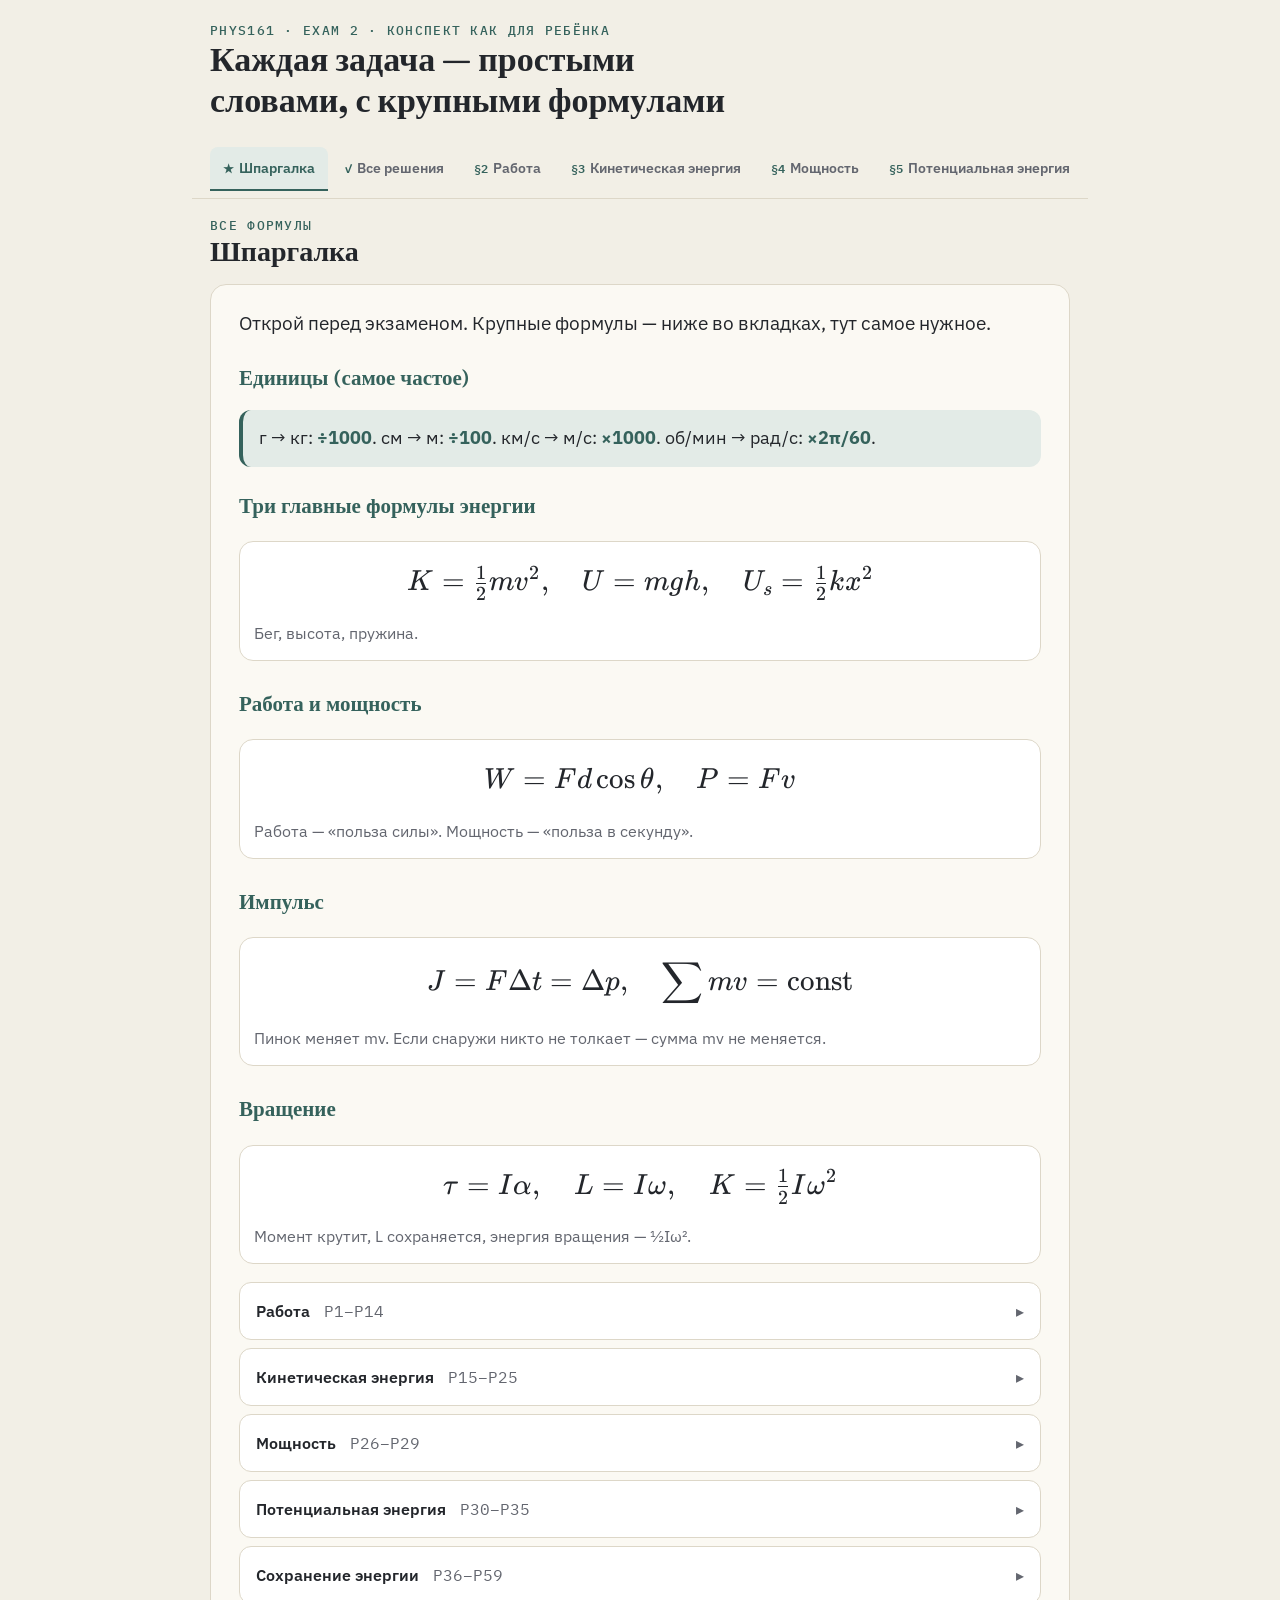
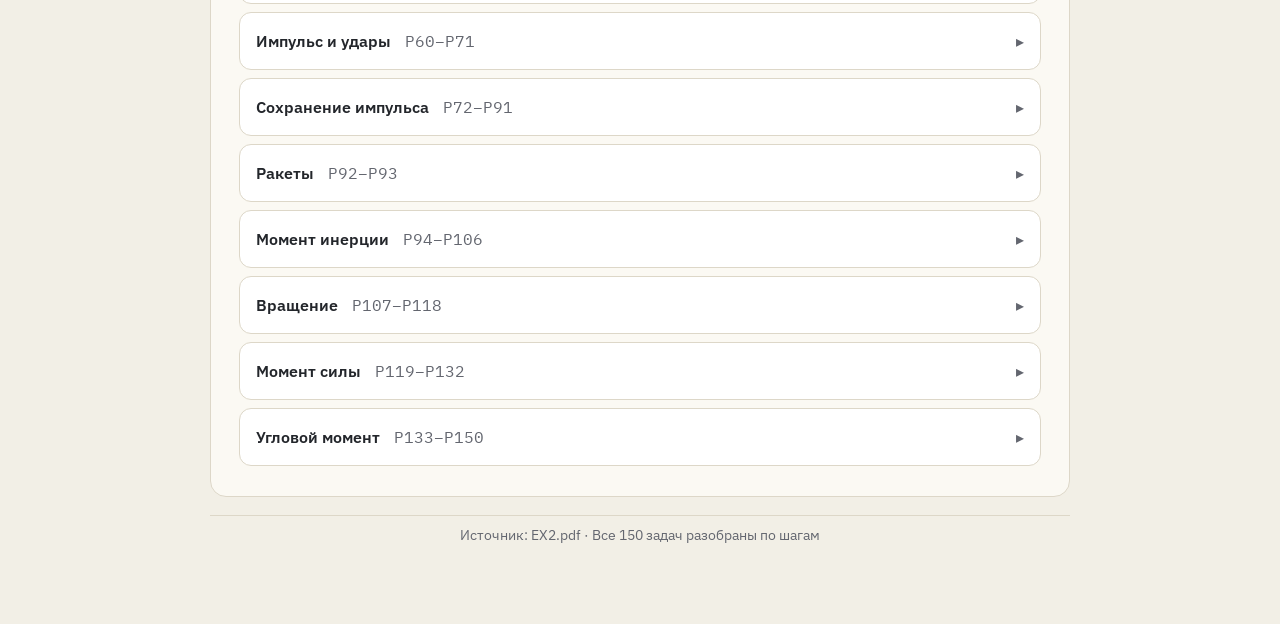
==== index.html @ 9bd63cb0 "Add index.html for root deploy" ====
<!DOCTYPE html>
<html lang="ru">
<head>
<meta charset="utf-8"/>
<meta name="viewport" content="width=device-width, initial-scale=1"/>
<title>PHYS161 · Exam 2 · как для ребёнка</title>
<link rel="preconnect" href="https://fonts.googleapis.com"/>
<link rel="preconnect" href="https://fonts.gstatic.com" crossorigin/>
<link href="https://fonts.googleapis.com/css2?family=Fraunces:opsz,wght@9..144,600;9..144,700&family=IBM+Plex+Mono:wght@400;500;600&family=IBM+Plex+Sans:wght@400;500;600;700&display=swap" rel="stylesheet"/>
<link rel="stylesheet" href="vendor/katex/katex.min.css"/>
<script defer src="vendor/katex/katex.min.js"></script>
<script defer src="vendor/katex/auto-render.min.js"></script>
<style>

:root{
  --bg:#f2efe6; --surface:#ffffff; --ink:#23262b; --ink-muted:#63666f;
  --accent:#35625c; --accent-soft:#e3ebe7; --accent-2:#a9781f; --accent-2-soft:#f2e9d3;
  --rule:#ddd7c8; --story-bg:#fbf9f3; --warn:#a1432b; --warn-soft:#f6e6de;
}
@media (prefers-color-scheme: dark){
  :root:not([data-theme="light"]){
    --bg:#1b1d1f; --surface:#242729; --ink:#e8e6df; --ink-muted:#9a9d9f;
    --accent:#7bb0a5; --accent-soft:#26332f; --accent-2:#dcae54; --accent-2-soft:#33291a; --rule:#37393c; --story-bg:#20232a;
    --warn:#e08a6c; --warn-soft:#3a271f;
  }
}
:root[data-theme="dark"]{
  --bg:#1b1d1f; --surface:#242729; --ink:#e8e6df; --ink-muted:#9a9d9f;
  --accent:#7bb0a5; --accent-soft:#26332f; --accent-2:#dcae54; --accent-2-soft:#33291a; --rule:#37393c; --story-bg:#20232a;
  --warn:#e08a6c; --warn-soft:#3a271f;
}
*{box-sizing:border-box; -webkit-tap-highlight-color:transparent;}
html,body{margin:0; background:var(--bg); color-scheme:light dark;}
body{color:var(--ink); font-family:"IBM Plex Sans", system-ui, sans-serif; padding:0 18px; font-size:19px;}
.wrap{max-width:860px; margin:0 auto; padding-block:22px 80px; display:flex; flex-direction:column; gap:18px; width:100%;}
h1{font-family:"Fraunces", Georgia, serif; text-wrap:balance; margin:0; font-size:clamp(26px,5.5vw,34px); font-weight:700; line-height:1.2;}
h2{font-family:"Fraunces", Georgia, serif; margin:0; font-size:clamp(22px,5vw,28px); font-weight:600;}
h3{font-family:"Fraunces", Georgia, serif; margin:0; font-size:clamp(18px,4.2vw,21px); font-weight:600; color:var(--accent);}
.mono{font-family:"IBM Plex Mono", monospace;}
.eyebrow{font-family:"IBM Plex Mono",monospace; font-size:13px; letter-spacing:.1em; text-transform:uppercase; color:var(--accent); font-weight:500;}
.tabs{
  display:flex; gap:4px; overflow-x:auto; -webkit-overflow-scrolling:touch;
  position:sticky; top:0; background:var(--bg); padding:8px 0; z-index:5;
  border-bottom:1px solid var(--rule); margin:0 -18px; padding-inline:18px;
}
.tab-btn{
  font-family:"IBM Plex Sans",sans-serif; font-size:14px; font-weight:600; white-space:nowrap; flex:0 0 auto;
  padding:11px 13px; border:none; background:none; color:var(--ink-muted); cursor:pointer;
  border-bottom:2px solid transparent; margin-bottom:-1px; border-radius:8px 8px 0 0; min-height:44px;
}
.tab-btn .qn{font-family:"IBM Plex Mono",monospace; color:var(--accent); margin-right:5px; font-size:12px;}
.tab-btn.active{color:var(--accent); border-bottom-color:var(--accent); background:var(--accent-soft);}
.tab-panel{display:none; flex-direction:column; gap:16px; min-width:0;}
.tab-panel.active{display:flex;}
.story{
  background:var(--story-bg); border:1px solid var(--rule); border-radius:16px;
  padding:22px clamp(16px,4vw,28px); display:flex; flex-direction:column; gap:14px;
  font-size:18.5px; line-height:1.75; max-width:100%; min-width:0;
}
.story h3{margin-top:6px;}
.story p{margin:0;}
.story b{color:var(--accent);}
.kid{
  background:var(--accent-soft); border-radius:12px; padding:14px 16px; font-size:17.5px;
  border-left:4px solid var(--accent); line-height:1.65;
}
.warn{
  background:var(--warn-soft); border-radius:12px; padding:14px 16px; font-size:16.5px;
  border-left:4px solid var(--warn); line-height:1.65;
}
.warn b{color:var(--warn);}
.warn ul{margin:8px 0 0; padding-left:22px; display:flex; flex-direction:column; gap:6px;}
.story ol.steps{margin:0; padding-left:24px; display:flex; flex-direction:column; gap:8px; font-size:17.5px;}
.story ol.steps li::marker{color:var(--accent); font-weight:600;}
.refs{
  font-family:"IBM Plex Mono",monospace; font-size:13.5px; color:var(--accent-2);
  background:var(--accent-2-soft); display:inline-block; padding:4px 11px; border-radius:7px; margin-top:2px;
}
.fbox{
  background:var(--surface); border:1px solid var(--rule); border-radius:14px;
  padding:18px 14px 14px; margin:4px 0; min-width:0; max-width:100%;
}
.fbox .eqwrap{overflow-x:auto; overflow-y:hidden; padding-bottom:4px; -webkit-overflow-scrolling:touch;}
.fbox .eqwrap .katex-display{margin:4px 0;}
.fbox .eqwrap .katex{font-size:1.55em;}
.flegend{margin-top:12px; font-size:15.5px; color:var(--ink-muted); line-height:1.6; text-align:left;}
.flegend b{color:var(--ink);}
hr.soft{border:none; border-top:1px solid var(--rule); margin:4px 0;}
details.ref{border:1px solid var(--rule); border-radius:12px; background:var(--surface); overflow:hidden; min-width:0;}
.sec-divider{
  display:flex; align-items:baseline; gap:12px; margin:22px 0 10px; padding-bottom:8px;
  border-bottom:2px solid var(--accent-soft);
}
.sec-divider:first-of-type{margin-top:4px;}
.sec-divider h3{margin:0; font-size:20px;}
.sec-divider .range{color:var(--ink-muted); font-size:13.5px;}
details.prob{
  border:1px solid var(--rule); border-radius:12px; background:var(--surface);
  margin-bottom:9px; overflow:hidden; min-width:0;
}
details.prob > summary{
  list-style:none; cursor:pointer; padding:14px 16px; display:flex; align-items:baseline;
  gap:10px; flex-wrap:wrap; font-size:16.5px; line-height:1.45;
}
details.prob > summary::-webkit-details-marker{display:none;}
details.prob > summary::before{content:"▸"; color:var(--ink-muted); transition:transform .15s; flex:0 0 auto; font-size:18px;}
details.prob[open] > summary::before{transform:rotate(90deg);}
details.prob .pn{color:var(--accent); font-weight:700; font-size:15px; flex:0 0 auto;}
details.prob .ptext{flex:1 1 260px; min-width:0;}
details.prob .ans-badge{
  margin-left:auto; font-size:14px; color:var(--accent-2); background:var(--accent-2-soft);
  padding:4px 10px; border-radius:6px; flex:0 0 auto; font-weight:600;
}
.solution{padding:4px 18px 18px;}
.step-intro{margin:0 0 14px; font-size:17px; color:var(--ink); line-height:1.65; font-style:normal; background:var(--accent-soft); padding:12px 14px; border-radius:10px;}
ol.sol-steps{margin:0; padding-left:26px; display:flex; flex-direction:column; gap:14px;}
ol.sol-steps li{font-size:17px;}
ol.sol-steps li .eqwrap{overflow-x:auto; -webkit-overflow-scrolling:touch; margin-bottom:5px;}
ol.sol-steps li .eqwrap .katex{font-size:1.45em;}
ol.sol-steps li .stepnote{color:var(--ink-muted); font-size:15.5px; line-height:1.55;}
details.ref > summary{list-style:none; cursor:pointer; padding:14px 16px; font-weight:600; font-size:16px; display:flex; align-items:center; gap:8px;}
details.ref > summary::-webkit-details-marker{display:none;}
details.ref > summary::after{content:"▸"; margin-left:auto; color:var(--ink-muted); transition:transform .15s;}
details.ref[open] > summary::after{transform:rotate(90deg);}
.fbody{display:flex; flex-direction:column; gap:2px; padding:0 16px 16px;}
.frow{padding:12px 0; border-top:1px solid var(--rule); font-size:16.5px; min-width:0;}
.frow .eqwrap{overflow-x:auto; -webkit-overflow-scrolling:touch;}
.frow .eqwrap .katex{font-size:1.4em;}
.fbody .frow:first-of-type{border-top:none;}
.frow .note{font-size:15px; color:var(--ink-muted); margin-top:5px;}
.pbody{padding:0 16px 10px;}
ol.problems{list-style:none; margin:0; padding:0; display:flex; flex-direction:column;}
ol.problems li{display:grid; grid-template-columns:42px 1fr; gap:12px; padding:12px 0; border-top:1px solid var(--rule); font-size:16px; line-height:1.55;}
ol.problems li:first-child{border-top:none;}
ol.problems li .pn{font-family:"IBM Plex Mono",monospace; color:var(--accent); font-weight:700; font-size:14px;}
ol.problems li .ans{display:inline-block; margin-top:6px; font-family:"IBM Plex Mono",monospace; font-size:14px; color:var(--accent-2); background:var(--accent-2-soft); padding:3px 9px; border-radius:6px; font-weight:600;}
footer{color:var(--ink-muted); font-size:14px; text-align:center; padding-top:10px; border-top:1px solid var(--rule);}
@media (max-width:420px){
  body{font-size:17.5px;}
  .story{font-size:17px; padding:16px 13px;}
  .fbox .eqwrap .katex{font-size:1.25em;}
}

</style>
</head>
<body>
<div class="wrap">
  <div>
    <div class="eyebrow">PHYS161 · Exam 2 · Конспект как для ребёнка</div>
    <h1>Каждая задача — простыми словами, с крупными формулами</h1>
  </div>
  <div class="tabs" id="tabs"></div>
  <div id="panels"></div>
  <footer>Источник: EX2.pdf · Все 150 задач разобраны по шагам</footer>
</div>
<script>
const DATA = [{"id": "cheat", "title": "Шпаргалка", "range": "все формулы", "isCheatSheet": true, "formulas": [], "problems": [], "story": "\n  <p>Открой перед экзаменом. Крупные формулы — ниже во вкладках, тут самое нужное.</p>\n  <h3>Единицы (самое частое)</h3>\n  <div class=\"kid\">г → кг: <b>÷1000</b>. см → м: <b>÷100</b>. км/с → м/с: <b>×1000</b>. об/мин → рад/с: <b>×2π/60</b>.</div>\n  <h3>Три главные формулы энергии</h3>\n  <div class=\"fbox\"><div class=\"eqwrap\">\\[K=\\tfrac12 mv^2,\\quad U=mgh,\\quad U_s=\\tfrac12 kx^2\\]</div><div class=\"flegend\">Бег, высота, пружина.</div></div>\n  <h3>Работа и мощность</h3>\n  <div class=\"fbox\"><div class=\"eqwrap\">\\[W=Fd\\cos\\theta,\\quad P=Fv\\]</div><div class=\"flegend\">Работа — «польза силы». Мощность — «польза в секунду».</div></div>\n  <h3>Импульс</h3>\n  <div class=\"fbox\"><div class=\"eqwrap\">\\[J=F\\Delta t=\\Delta p,\\quad \\sum mv=\\text{const}\\]</div><div class=\"flegend\">Пинок меняет mv. Если снаружи никто не толкает — сумма mv не меняется.</div></div>\n  <h3>Вращение</h3>\n  <div class=\"fbox\"><div class=\"eqwrap\">\\[\\tau=I\\alpha,\\quad L=I\\omega,\\quad K=\\tfrac12 I\\omega^2\\]</div><div class=\"flegend\">Момент крутит, L сохраняется, энергия вращения — ½Iω².</div></div>\n  <div id=\"allformulas\"></div>\n"}, {"id": "solutions", "title": "Все решения", "range": "P1–P150", "isSolutionsTab": true, "formulas": [], "problems": [], "story": "<p>Каждая задача свёрнута — нажми, чтобы увидеть шаги «как для ребёнка». Ответ в жёлтом бейдже справа.</p><div class=\"sec-divider\"><h3>Работа</h3><span class=\"range mono\">P1–P14</span></div><details class=\"prob\"><summary><span class=\"pn mono\">P1</span><span class=\"ptext\">Determine the work necessary to push (not pull) a mass of 66.5 kg horizontally at a distance of 2.6 m by a force of 73.8 N on a horizontal frictionless surface.</span><span class=\"ans-badge mono\">191.88 J</span></summary><div class=\"solution\"><p class=\"step-intro\">Представь: ты толкаешь коробку ровно вперёд. Сила смотрит туда же, куда едет коробка — значит вся сила «работает». Масса тут вообще не нужна: трения нет, угол = 0°.</p><ol class=\"sol-steps\"><li><div class=\"eqwrap\">\\(W=F\\,d=73.8\\times 2.6=191.88\\ \\text{J}\\)</div><div class=\"stepnote\">работа = сила × путь, потому что cos0°=1</div></li></ol></div></details><details class=\"prob\"><summary><span class=\"pn mono\">P2</span><span class=\"ptext\">Determine the work necessary to push a mass of 25 kg a distance of 3.4 m along a horizontal frictionless surface by a force of 73 N directed at an angle of 20° below the horizontal.</span><span class=\"ans-badge mono\">233.232 J</span></summary><div class=\"solution\"><p class=\"step-intro\">Сила смотрит чуть вниз. Только «горизонтальный кусочек» силы толкает коробку вперёд. Этот кусочек = F cos20°.</p><ol class=\"sol-steps\"><li><div class=\"eqwrap\">\\(W=F\\cos 20^\\circ\\cdot d=73\\cos 20^\\circ\\cdot 3.4\\approx 233.232\\ \\text{J}\\)</div><div class=\"stepnote\">берём только часть силы вдоль пути</div></li></ol></div></details><details class=\"prob\"><summary><span class=\"pn mono\">P3</span><span class=\"ptext\">Find the magnitude of work to be done lifting the mass of 1.5 kg from height 0.3 m up to 1.4 m. g=9.8 m/s².</span><span class=\"ans-badge mono\">16.17 J</span></summary><div class=\"solution\"><p class=\"step-intro\">Ты поднимаешь игрушку выше. Насколько выше? На Δh. Работа против гравитации = вес × подъём.</p><ol class=\"sol-steps\"><li><div class=\"eqwrap\">\\(\\Delta h=1.4-0.3=1.1\\ \\text{m}\\)</div><div class=\"stepnote\">на сколько подняли</div></li><li><div class=\"eqwrap\">\\(|W|=mg\\Delta h=1.5\\times 9.8\\times 1.1=16.17\\ \\text{J}\\)</div><div class=\"stepnote\">сила тяжести × высота подъёма</div></li></ol></div></details><details class=\"prob\"><summary><span class=\"pn mono\">P4</span><span class=\"ptext\">A small particle of mass 400 g is pulled to the top of a frictionless half-cylinder of radius 1 m by a cord at constant speed. Find the work done by F. g=9.8.</span><span class=\"ans-badge mono\">3.92 J</span></summary><div class=\"solution\"><p class=\"step-intro\">Скорость постоянная → кинетическая энергия не меняется. Значит работа силы F ровно отменяет работу тяжести. Частица поднялась на высоту R (с низа полукруга на верх).</p><ol class=\"sol-steps\"><li><div class=\"eqwrap\">\\(m=0.4\\ \\text{kg}\\)</div><div class=\"stepnote\">граммы → килограммы</div></li><li><div class=\"eqwrap\">\\(W_F=-W_g=mgR=0.4\\times 9.8\\times 1=3.92\\ \\text{J}\\)</div><div class=\"stepnote\">F делает положительную работу, равную mgR</div></li></ol></div></details><details class=\"prob\"><summary><span class=\"pn mono\">P5</span><span class=\"ptext\">A small particle of mass 0.6 kg is pulled at constant speed to the top of a frictionless half-cylinder of radius 1.55 m. Find the work done by gravity. g=9.8.</span><span class=\"ans-badge mono\">−9.114 J</span></summary><div class=\"solution\"><p class=\"step-intro\">Гравитация всегда тянет вниз, а частица едет вверх — значит гравитация «мешает» и делает отрицательную работу.</p><ol class=\"sol-steps\"><li><div class=\"eqwrap\">\\(W_g=-mgR=-0.6\\times 9.8\\times 1.55=-9.114\\ \\text{J}\\)</div><div class=\"stepnote\">минус, потому что сила и путь «в разные стороны» по высоте</div></li></ol></div></details><details class=\"prob\"><summary><span class=\"pn mono\">P6</span><span class=\"ptext\">When a 4.5 kg object is hung on a spring, it stretches 1.5 cm. If removed, how much work must an external agent do to stretch the same spring 4.5 cm from unstretched? g=9.8.</span><span class=\"ans-badge mono\">2.97675 J</span></summary><div class=\"solution\"><p class=\"step-intro\">Сначала по весу находим «жёсткость» пружины k (как тугая резинка). Потом работа на растяжение = ½kx².</p><ol class=\"sol-steps\"><li><div class=\"eqwrap\">\\(x_1=0.015\\ \\text{m},\\quad mg=kx_1\\Rightarrow k=\\dfrac{4.5\\times 9.8}{0.015}=2940\\ \\text{N/m}\\)</div><div class=\"stepnote\">вес растянул пружину — нашли k</div></li><li><div class=\"eqwrap\">\\(W=\\tfrac12 k x_2^2=\\tfrac12\\cdot 2940\\cdot(0.045)^2=2.97675\\ \\text{J}\\)</div><div class=\"stepnote\">работа внешней силы на растяжение</div></li></ol></div></details><details class=\"prob\"><summary><span class=\"pn mono\">P7</span><span class=\"ptext\">A woman steps on a bathroom scale. Spring compressed 1 cm, total work on the spring is 3.1 J. Find her mass. g=9.8.</span><span class=\"ans-badge mono\">63.265306122449 kg</span></summary><div class=\"solution\"><p class=\"step-intro\">Работа на сжатие пружины = ½kx². Из неё находим k, потом из равновесия mg=kx находим массу.</p><ol class=\"sol-steps\"><li><div class=\"eqwrap\">\\(W=\\tfrac12 kx^2\\Rightarrow k=\\dfrac{2W}{x^2}=\\dfrac{2\\cdot 3.1}{(0.01)^2}=62000\\ \\text{N/m}\\)</div><div class=\"stepnote\">из работы → k</div></li><li><div class=\"eqwrap\">\\(m=\\dfrac{kx}{g}=\\dfrac{62000\\cdot 0.01}{9.8}\\approx 63.265\\ \\text{kg}\\)</div><div class=\"stepnote\">в равновесии вес = сила пружины</div></li></ol></div></details><details class=\"prob\"><summary><span class=\"pn mono\">P8</span><span class=\"ptext\">A woman of mass 80.5 kg steps on a scale. Spring compressed 1.35 cm. Find total work done on the spring. g=9.8.</span><span class=\"ans-badge mono\">5.32508 J</span></summary><div class=\"solution\"><p class=\"step-intro\">Сначала k из равновесия, потом работа ½kx².</p><ol class=\"sol-steps\"><li><div class=\"eqwrap\">\\(k=\\dfrac{mg}{x}=\\dfrac{80.5\\times 9.8}{0.0135}\\approx 58437\\ \\text{N/m}\\)</div><div class=\"stepnote\">нашли жёсткость</div></li><li><div class=\"eqwrap\">\\(W=\\tfrac12 kx^2\\approx 5.32508\\ \\text{J}\\)</div><div class=\"stepnote\">работа сжатия пружины</div></li></ol></div></details><details class=\"prob\"><summary><span class=\"pn mono\">P9</span><span class=\"ptext\">Farmer pulls a sled 20 m. Tractor force 4700 N at 34.2° above horizontal, friction 3400 N. Find total work by all forces.</span><span class=\"ans-badge mono\">9745.5739818088 J</span></summary><div class=\"solution\"><p class=\"step-intro\">Сложи работы всех сил. Вес и нормаль перпендикулярны пути → их работа 0. Остаются трактор и трение.</p><ol class=\"sol-steps\"><li><div class=\"eqwrap\">\\(W_F=F\\cos\\theta\\cdot d=4700\\cos 34.2^\\circ\\cdot 20\\)</div><div class=\"stepnote\">горизонтальная часть силы трактора</div></li><li><div class=\"eqwrap\">\\(W_f=-f d=-3400\\cdot 20\\)</div><div class=\"stepnote\">трение против движения</div></li><li><div class=\"eqwrap\">\\(W_\\text{tot}=W_F+W_f\\approx 9745.57\\ \\text{J}\\)</div><div class=\"stepnote\">сумма работ = полная работа</div></li></ol></div></details><details class=\"prob\"><summary><span class=\"pn mono\">P10</span><span class=\"ptext\">Farmer pulls sled 19.5 m. Friction 3750 N opposing. Find work done by friction.</span><span class=\"ans-badge mono\">−73125 J</span></summary><div class=\"solution\"><p class=\"step-intro\">Трение всегда против пути. Работа = − (сила трения)×путь.</p><ol class=\"sol-steps\"><li><div class=\"eqwrap\">\\(W_f=-f d=-3750\\times 19.5=-73125\\ \\text{J}\\)</div><div class=\"stepnote\">минус обязателен</div></li></ol></div></details><details class=\"prob\"><summary><span class=\"pn mono\">P11</span><span class=\"ptext\">Two forces of equal magnitude 7 N move an object on a horizontal surface a distance d=8.5 m. Determine the work required.</span><span class=\"ans-badge mono\">84.1457 J</span></summary><div class=\"solution\"><p class=\"step-intro\">На картинке обычно две одинаковые силы под углом 45° к пути (или симметрично). В работу идёт только часть вдоль пути: каждая даёт F cos45°.</p><ol class=\"sol-steps\"><li><div class=\"eqwrap\">\\(W=2\\cdot F\\cdot d\\cdot\\cos 45^\\circ=2\\cdot 7\\cdot 8.5\\cdot\\dfrac{\\sqrt2}{2}\\approx 84.1457\\ \\text{J}\\)</div><div class=\"stepnote\">две силы, у каждой «полезная» часть F/√2</div></li></ol></div></details><details class=\"prob\"><summary><span class=\"pn mono\">P12</span><span class=\"ptext\">Luggage handler pulls 24-kg suitcase up ramp 29° by force F=165 N parallel to ramp, μk=0.36, distance 3.1 m. Work by F?</span><span class=\"ans-badge mono\">511.5 J</span></summary><div class=\"solution\"><p class=\"step-intro\">Сила F параллельна пандусу — значит угол с путём 0°. Работа силы F просто F×d. Трение и масса для ЭТОГО вопроса не нужны!</p><ol class=\"sol-steps\"><li><div class=\"eqwrap\">\\(W_F=F d=165\\times 3.1=511.5\\ \\text{J}\\)</div><div class=\"stepnote\">сила вдоль пути → просто умножь</div></li></ol></div></details><details class=\"prob\"><summary><span class=\"pn mono\">P13</span><span class=\"ptext\">18-kg suitcase up ramp 28°, F=195 N parallel, μk=0.35, travels 3.5 m. Work by friction? g=9.8.</span><span class=\"ans-badge mono\">−190.796 J</span></summary><div class=\"solution\"><p class=\"step-intro\">Трение = μk × N. На пандусе N = mg cosθ (не весь вес!). Работа трения отрицательная.</p><ol class=\"sol-steps\"><li><div class=\"eqwrap\">\\(N=mg\\cos 28^\\circ\\)</div><div class=\"stepnote\">нормаль на наклонной</div></li><li><div class=\"eqwrap\">\\(f=\\mu_k N=0.35\\cdot 18\\cdot 9.8\\cos 28^\\circ\\)</div><div class=\"stepnote\">сила трения</div></li><li><div class=\"eqwrap\">\\(W_f=-f d\\approx -190.796\\ \\text{J}\\)</div><div class=\"stepnote\">против движения → минус</div></li></ol></div></details><details class=\"prob\"><summary><span class=\"pn mono\">P14</span><span class=\"ptext\">18-kg suitcase up ramp 31°, travels 4.1 m. Magnitude of work by gravity? g=9.8.</span><span class=\"ans-badge mono\">372.49613729795 J</span></summary><div class=\"solution\"><p class=\"step-intro\">Гравитация меняет только высоту. Высота = d sinθ. |W_g|=mgh.</p><ol class=\"sol-steps\"><li><div class=\"eqwrap\">\\(h=d\\sin 31^\\circ=4.1\\sin 31^\\circ\\)</div><div class=\"stepnote\">насколько поднялись</div></li><li><div class=\"eqwrap\">\\(|W_g|=mgh=18\\times 9.8\\times h\\approx 372.496\\ \\text{J}\\)</div><div class=\"stepnote\">magnitude = без знака минус</div></li></ol></div></details><div class=\"sec-divider\"><h3>Кинетическая энергия</h3><span class=\"range mono\">P15–P25</span></div><details class=\"prob\"><summary><span class=\"pn mono\">P15</span><span class=\"ptext\">In a gun, 11 g bullet accelerated from rest to 751 m/s over 37 cm. Magnitude of average net force?</span><span class=\"ans-badge mono\">8383.7986486486 N</span></summary><div class=\"solution\"><p class=\"step-intro\">Пуля получает кинетическую энергию. Эта энергия = работа силы = F×d. Значит F = K/d.</p><ol class=\"sol-steps\"><li><div class=\"eqwrap\">\\(m=0.011\\ \\text{kg},\\ d=0.37\\ \\text{m}\\)</div><div class=\"stepnote\">в СИ</div></li><li><div class=\"eqwrap\">\\(K=\\tfrac12 mv^2=\\tfrac12\\cdot 0.011\\cdot 751^2\\)</div><div class=\"stepnote\">энергия пули</div></li><li><div class=\"eqwrap\">\\(F=\\dfrac{K}{d}\\approx 8383.80\\ \\text{N}\\)</div><div class=\"stepnote\">работа = сила × путь</div></li></ol></div></details><details class=\"prob\"><summary><span class=\"pn mono\">P16</span><span class=\"ptext\">17.5 g bullet from rest to 756 m/s over 61.5 cm. Time inside the gun?</span><span class=\"ans-badge mono\">0.00162698 s</span></summary><div class=\"solution\"><p class=\"step-intro\">Разгон равномерный: средняя скорость = v/2. Время = путь / средняя скорость.</p><ol class=\"sol-steps\"><li><div class=\"eqwrap\">\\(d=0.615\\ \\text{m}\\)</div><div class=\"stepnote\">см → м</div></li><li><div class=\"eqwrap\">\\(t=\\dfrac{d}{v/2}=\\dfrac{2d}{v}=\\dfrac{2\\cdot 0.615}{756}\\approx 0.001627\\ \\text{s}\\)</div><div class=\"stepnote\">из покоя средняя скорость половина</div></li></ol></div></details><details class=\"prob\"><summary><span class=\"pn mono\">P17</span><span class=\"ptext\">11 g bullet from rest to 754 m/s. Work done on the bullet?</span><span class=\"ans-badge mono\">3126.84 J</span></summary><div class=\"solution\"><p class=\"step-intro\">Работа = прирост кинетической энергии. Было 0, стало ½mv².</p><ol class=\"sol-steps\"><li><div class=\"eqwrap\">\\(W=\\tfrac12 mv^2=\\tfrac12\\cdot 0.011\\cdot 754^2=3126.84\\ \\text{J}\\)</div><div class=\"stepnote\">теорема о кинетической энергии</div></li></ol></div></details><details class=\"prob\"><summary><span class=\"pn mono\">P18</span><span class=\"ptext\">Meteor mass 1.6×10⁸ kg hits at 12 km/s. Kinetic energy delivered?</span><span class=\"ans-badge mono\">1.152E+16 J</span></summary><div class=\"solution\"><p class=\"step-intro\">Просто ½mv², но скорость в м/с: 12 км/с = 12000 м/с.</p><ol class=\"sol-steps\"><li><div class=\"eqwrap\">\\(v=12000\\ \\text{m/s}\\)</div><div class=\"stepnote\">км/с → м/с</div></li><li><div class=\"eqwrap\">\\(K=\\tfrac12\\cdot 1.6\\times 10^8\\cdot 12000^2=1.152\\times 10^{16}\\ \\text{J}\\)</div><div class=\"stepnote\">огромная энергия</div></li></ol></div></details><details class=\"prob\"><summary><span class=\"pn mono\">P19</span><span class=\"ptext\">Proton mass = 1836 × electron mass. Electron KE = 3.55×10⁻¹⁶ J. Proton same speed — its KE?</span><span class=\"ans-badge mono\">6.5178E-13 J</span></summary><div class=\"solution\"><p class=\"step-intro\">Одинаковая скорость → кинетическая энергия пропорциональна массе. Протон тяжелее в 1836 раз → энергия больше в 1836 раз.</p><ol class=\"sol-steps\"><li><div class=\"eqwrap\">\\(K_p=1836\\cdot K_e=1836\\cdot 3.55\\times 10^{-16}=6.5178\\times 10^{-13}\\ \\text{J}\\)</div><div class=\"stepnote\">K ∝ m при одном v</div></li></ol></div></details><details class=\"prob\"><summary><span class=\"pn mono\">P20</span><span class=\"ptext\">Proton mass = 1836 × electron. Electron KE = 4.3×10⁻¹⁶ J. Same momentum — proton KE?</span><span class=\"ans-badge mono\">2.34205e-19 J</span></summary><div class=\"solution\"><p class=\"step-intro\">Одинаковый импульс p. Но K=p²/(2m). Протон тяжелее → при том же p энергия МЕНЬШЕ в 1836 раз.</p><ol class=\"sol-steps\"><li><div class=\"eqwrap\">\\(K=\\dfrac{p^2}{2m}\\Rightarrow K_p=\\dfrac{K_e}{1836}\\approx 2.342\\times 10^{-19}\\ \\text{J}\\)</div><div class=\"stepnote\">тяжелее → медленнее при том же p</div></li></ol></div></details><details class=\"prob\"><summary><span class=\"pn mono\">P21</span><span class=\"ptext\">Proton speed 1×10⁶ m/s. Electron same KE — what speed?</span><span class=\"ans-badge mono\">42848570.57 m/s</span></summary><div class=\"solution\"><p class=\"step-intro\">½ m_e v_e² = ½ m_p v_p² → v_e = v_p √(m_p/m_e) = v_p √1836.</p><ol class=\"sol-steps\"><li><div class=\"eqwrap\">\\(v_e=v_p\\sqrt{1836}=10^6\\sqrt{1836}\\approx 4.285\\times 10^7\\ \\text{m/s}\\)</div><div class=\"stepnote\">электрон легче → должен лететь быстрее</div></li></ol></div></details><details class=\"prob\"><summary><span class=\"pn mono\">P22</span><span class=\"ptext\">Proton speed 5.5×10⁴ m/s. Electron same momentum — speed?</span><span class=\"ans-badge mono\">1.0098e+08 m/s</span></summary><div class=\"solution\"><p class=\"step-intro\">m_e v_e = m_p v_p → v_e = v_p × 1836.</p><ol class=\"sol-steps\"><li><div class=\"eqwrap\">\\(v_e=1836\\cdot 5.5\\times 10^4\\approx 1.0098\\times 10^8\\ \\text{m/s}\\)</div><div class=\"stepnote\">тот же импульс, масса крошечная → огромная скорость</div></li></ol></div></details><details class=\"prob\"><summary><span class=\"pn mono\">P23</span><span class=\"ptext\">4 kg object velocity (2î+2ĵ) → (8î+5ĵ) m/s. Net work?</span><span class=\"ans-badge mono\">162 J</span></summary><div class=\"solution\"><p class=\"step-intro\">Работа = изменение кинетической энергии. Считай K до и K после (скорость = длина вектора).</p><ol class=\"sol-steps\"><li><div class=\"eqwrap\">\\(v_i^2=2^2+2^2=8,\\quad v_f^2=8^2+5^2=89\\)</div><div class=\"stepnote\">квадрат скорости = сумма квадратов компонент</div></li><li><div class=\"eqwrap\">\\(W=\\Delta K=\\tfrac12 m(v_f^2-v_i^2)=\\tfrac12\\cdot 4\\cdot(89-8)=162\\ \\text{J}\\)</div><div class=\"stepnote\">теорема работ-энергии</div></li></ol></div></details><details class=\"prob\"><summary><span class=\"pn mono\">P24</span><span class=\"ptext\">2 kg object (2î+1ĵ) → (7î+8ĵ) m/s. Magnitude of change in momentum?</span><span class=\"ans-badge mono\">17.2047 kg m/s</span></summary><div class=\"solution\"><p class=\"step-intro\">Импульс p=mv. Изменение Δp = m(v_f − v_i). Потом длина этого вектора.</p><ol class=\"sol-steps\"><li><div class=\"eqwrap\">\\(\\Delta\\vec v=(5\\hat i+7\\hat j)\\ \\text{m/s}\\)</div><div class=\"stepnote\">разность скоростей</div></li><li><div class=\"eqwrap\">\\(|\\Delta p|=m\\sqrt{5^2+7^2}=2\\sqrt{74}\\approx 17.205\\ \\text{kg·m/s}\\)</div><div class=\"stepnote\">модуль изменения импульса</div></li></ol></div></details><details class=\"prob\"><summary><span class=\"pn mono\">P25</span><span class=\"ptext\">Professor+chair 87 kg pushed 2.6 m up 26° ramp by horizontal 500 N. Bottom speed 2.4 m/s. Speed at top? Frictionless. g=9.8.</span><span class=\"ans-badge mono\">3.206 m/s</span></summary><div class=\"solution\"><p class=\"step-intro\">Энергия: работа студентов = прирост K + прирост U. Сила горизонтальная, путь по наклонной → угол между ними = 26°.</p><ol class=\"sol-steps\"><li><div class=\"eqwrap\">\\(W=F\\cos 26^\\circ\\cdot d\\)</div><div class=\"stepnote\">работа горизонтальной силы на наклонном пути</div></li><li><div class=\"eqwrap\">\\(W=\\Delta K+\\Delta U=\\tfrac12 m(v^2-v_0^2)+mg(d\\sin 26^\\circ)\\)</div><div class=\"stepnote\">куда ушла работа</div></li><li><div class=\"eqwrap\">\\(v\\approx 3.206\\ \\text{m/s}\\)</div><div class=\"stepnote\">решаем уравнение относительно v</div></li></ol></div></details><div class=\"sec-divider\"><h3>Мощность</h3><span class=\"range mono\">P26–P29</span></div><details class=\"prob\"><summary><span class=\"pn mono\">P26</span><span class=\"ptext\">Electric engine pulls 1800 kg block at constant 2.86 m/s up 21° incline, μk=0.69. Power? g=9.8.</span><span class=\"ans-badge mono\">50578.47 W</span></summary><div class=\"solution\"><p class=\"step-intro\">Скорость постоянная → сила двигателя = сила «мешалки» (тяжесть вдоль склона + трение). Мощность = F×v.</p><ol class=\"sol-steps\"><li><div class=\"eqwrap\">\\(F=mg\\sin\\theta+\\mu_k mg\\cos\\theta\\)</div><div class=\"stepnote\">сила вверх по склону</div></li><li><div class=\"eqwrap\">\\(P=Fv\\approx 50578\\ \\text{W}\\)</div><div class=\"stepnote\">мощность при постоянной скорости</div></li></ol></div></details><details class=\"prob\"><summary><span class=\"pn mono\">P27</span><span class=\"ptext\">Waterfall 62 m high, water rate 5.4×10⁵ kg/s. Electrical power if all PE converted? g=9.8.</span><span class=\"ans-badge mono\">328104000 W</span></summary><div class=\"solution\"><p class=\"step-intro\">Каждый килограмм воды «приносит» энергию mgh. За секунду приходит (dm/dt)·gh ватт.</p><ol class=\"sol-steps\"><li><div class=\"eqwrap\">\\(P=\\dot m\\, g h=5.4\\times 10^5\\cdot 9.8\\cdot 62=3.28104\\times 10^8\\ \\text{W}\\)</div><div class=\"stepnote\">мощность = энергия в секунду</div></li></ol></div></details><details class=\"prob\"><summary><span class=\"pn mono\">P28</span><span class=\"ptext\">Waterfall 81 m produces 43 MW. Average water rate? g=9.8.</span><span class=\"ans-badge mono\">54169.8 kg/s</span></summary><div class=\"solution\"><p class=\"step-intro\">Наоборот: из P = ṁgh находим ṁ.</p><ol class=\"sol-steps\"><li><div class=\"eqwrap\">\\(\\dot m=\\dfrac{P}{gh}=\\dfrac{43\\times 10^6}{9.8\\cdot 81}\\approx 54169.8\\ \\text{kg/s}\\)</div><div class=\"stepnote\">сколько кг воды в секунду</div></li></ol></div></details><details class=\"prob\"><summary><span class=\"pn mono\">P29</span><span class=\"ptext\">Heart pumps 7450 liters/day of blood, lift height 1.77 m, density 1.05×10³ kg/m³. Power in watts? g=9.8. 1 L=0.001 m³.</span><span class=\"ans-badge mono\">1.571 W</span></summary><div class=\"solution\"><p class=\"step-intro\">Сначала масса крови за день, потом работа mgh, потом делим на секунды в сутках.</p><ol class=\"sol-steps\"><li><div class=\"eqwrap\">\\(V=7450\\times 0.001=7.45\\ \\text{m}^3,\\ m=\\rho V\\)</div><div class=\"stepnote\">объём → масса</div></li><li><div class=\"eqwrap\">\\(W=mgh,\\quad P=\\dfrac{W}{86400}\\approx 1.571\\ \\text{W}\\)</div><div class=\"stepnote\">работа за день / 86400 с</div></li></ol></div></details><div class=\"sec-divider\"><h3>Потенциальная энергия</h3><span class=\"range mono\">P30–P35</span></div><details class=\"prob\"><summary><span class=\"pn mono\">P30</span><span class=\"ptext\">U(x)=α x⁴, α=2.7 J/m⁴. Force magnitude at x=−0.2 m?</span><span class=\"ans-badge mono\">0.0864 N</span></summary><div class=\"solution\"><p class=\"step-intro\">Сила = минус производная потенциальной энергии. Как горка: сила толкает «вниз с горки».</p><ol class=\"sol-steps\"><li><div class=\"eqwrap\">\\(F=-\\dfrac{dU}{dx}=-4\\alpha x^3\\)</div><div class=\"stepnote\">правило: F = −dU/dx</div></li><li><div class=\"eqwrap\">\\(|F|=4\\cdot 2.7\\cdot(0.2)^3=0.0864\\ \\text{N}\\)</div><div class=\"stepnote\">подставили x=−0.2, взяли модуль</div></li></ol></div></details><details class=\"prob\"><summary><span class=\"pn mono\">P31</span><span class=\"ptext\">U(x)=α x⁴, α=2.6. Work by this force from x=1.3 m to x=0.2 m?</span><span class=\"ans-badge mono\">7.4217 J</span></summary><div class=\"solution\"><p class=\"step-intro\">Для консервативной силы работа = −ΔU = U_начало − U_конец.</p><ol class=\"sol-steps\"><li><div class=\"eqwrap\">\\(W=U(1.3)-U(0.2)=\\alpha(1.3^4-0.2^4)\\approx 7.4217\\ \\text{J}\\)</div><div class=\"stepnote\">спустились по «горке» U — сила сделала положительную работу</div></li></ol></div></details><details class=\"prob\"><summary><span class=\"pn mono\">P32</span><span class=\"ptext\">F=(2x+6) N on 5 kg particle, x=1→8 m. Change in potential energy?</span><span class=\"ans-badge mono\">−105 J</span></summary><div class=\"solution\"><p class=\"step-intro\">ΔU = −W = −∫F dx. Сила положительная и толкает в сторону движения → потенциал падает.</p><ol class=\"sol-steps\"><li><div class=\"eqwrap\">\\(\\Delta U=-\\int_1^8(2x+6)\\,dx=-\\big[x^2+6x\\big]_1^8=-105\\ \\text{J}\\)</div><div class=\"stepnote\">интеграл силы со знаком минус</div></li></ol></div></details><details class=\"prob\"><summary><span class=\"pn mono\">P33</span><span class=\"ptext\">F=(2x+4) N, x=2.5→9.5 m. Work by this force?</span><span class=\"ans-badge mono\">112 J</span></summary><div class=\"solution\"><p class=\"step-intro\">Работа = ∫F dx (без минуса — просят именно работу силы).</p><ol class=\"sol-steps\"><li><div class=\"eqwrap\">\\(W=\\int_{2.5}^{9.5}(2x+4)\\,dx=\\big[x^2+4x\\big]_{2.5}^{9.5}=112\\ \\text{J}\\)</div><div class=\"stepnote\">площадь под графиком F(x)</div></li></ol></div></details><details class=\"prob\"><summary><span class=\"pn mono\">P34</span><span class=\"ptext\">F(x)=1.3x²+4x. Find U(x) at x=8 m, U(0)=0.</span><span class=\"ans-badge mono\">−349.867 J</span></summary><div class=\"solution\"><p class=\"step-intro\">U(x)= −∫F dx от 0 до x.</p><ol class=\"sol-steps\"><li><div class=\"eqwrap\">\\(U(8)=-\\int_0^8(1.3x^2+4x)\\,dx=-\\big[0.4333x^3+2x^2\\big]_0^8\\approx -349.867\\ \\text{J}\\)</div><div class=\"stepnote\">потенциал падает, если сила толкает в +x</div></li></ol></div></details><details class=\"prob\"><summary><span class=\"pn mono\">P35</span><span class=\"ptext\">F(x)=1.5x²+3x. Magnitude of force at x=7 m?</span><span class=\"ans-badge mono\">94.5 N</span></summary><div class=\"solution\"><p class=\"step-intro\">Просто подставь x=7 в формулу силы. Никакой энергии тут нет.</p><ol class=\"sol-steps\"><li><div class=\"eqwrap\">\\(F(7)=1.5\\cdot 49+3\\cdot 7=73.5+21=94.5\\ \\text{N}\\)</div><div class=\"stepnote\">подстановка в F(x)</div></li></ol></div></details><div class=\"sec-divider\"><h3>Сохранение энергии</h3><span class=\"range mono\">P36–P59</span></div><details class=\"prob\"><summary><span class=\"pn mono\">P36</span><span class=\"ptext\">Two blocks on a pulley. Total mass 13 kg. After heavier descends 1.4 m, speed 3.1 m/s. Mass of heavier block? g=9.8.</span><span class=\"ans-badge mono\">8.776 kg</span></summary><div class=\"solution\"><p class=\"step-intro\">Тяжёлый едет вниз, лёгкий вверх. Потеря потенциальной = выигрыш кинетической обеих. Пусть M — тяжёлый, m — лёгкий, M+m=13.</p><ol class=\"sol-steps\"><li><div class=\"eqwrap\">\\(M+m=13,\\quad (M-m)gh=\\tfrac12(M+m)v^2\\)</div><div class=\"stepnote\">разность весов даёт энергию на обе массы</div></li><li><div class=\"eqwrap\">\\(M-m=\\dfrac{(M+m)v^2}{2gh}=\\dfrac{13\\cdot 3.1^2}{2\\cdot 9.8\\cdot 1.4}\\)</div><div class=\"stepnote\">нашли разность</div></li><li><div class=\"eqwrap\">\\(M=\\dfrac{13+(M-m)}{2}\\approx 8.776\\ \\text{kg}\\)</div><div class=\"stepnote\">тяжёлый = (сумма + разность)/2</div></li></ol></div></details><details class=\"prob\"><summary><span class=\"pn mono\">P37</span><span class=\"ptext\">Same Atwood: descended 1.6 m, speed 3 m/s, total 13 kg. Mass of lighter block? g=9.8.</span><span class=\"ans-badge mono\">4.635 kg</span></summary><div class=\"solution\"><p class=\"step-intro\">Та же идея, но ищем лёгкий m = (сумма − разность)/2.</p><ol class=\"sol-steps\"><li><div class=\"eqwrap\">\\(M-m=\\dfrac{13\\cdot 3^2}{2\\cdot 9.8\\cdot 1.6}\\)</div><div class=\"stepnote\">разность масс</div></li><li><div class=\"eqwrap\">\\(m=\\dfrac{13-(M-m)}{2}\\approx 4.635\\ \\text{kg}\\)</div><div class=\"stepnote\">лёгкий блок</div></li></ol></div></details><details class=\"prob\"><summary><span class=\"pn mono\">P38</span><span class=\"ptext\">62-kg bucket, 84-kg box + 48-kg gravel on roof, μs=0.68, μk=0.43. Friction force roof on box? g=9.8.</span><span class=\"ans-badge mono\">607.6 N</span></summary><div class=\"solution\"><p class=\"step-intro\">Сначала проверь: сдвинется ли ящик? Максимальное трение покоя μs·N. Если вес ведра меньше — система стоит, трение = натяжению = весу ведра.</p><ol class=\"sol-steps\"><li><div class=\"eqwrap\">\\(N=(84+48)g=132\\cdot 9.8\\)</div><div class=\"stepnote\">нормаль — вес ящика+гравия</div></li><li><div class=\"eqwrap\">\\(f_{s,\\max}=\\mu_s N=0.68\\cdot 132\\cdot 9.8=879.648\\ \\text{N}\\)</div><div class=\"stepnote\">максимум трения покоя</div></li><li><div class=\"eqwrap\">\\(T=m_b g=62\\cdot 9.8=607.6\\ \\text{N}<f_{s,\\max}\\)</div><div class=\"stepnote\">ведро не может сдвинуть → трение = 607.6 N</div></li></ol></div></details><details class=\"prob\"><summary><span class=\"pn mono\">P39</span><span class=\"ptext\">63-kg bucket, 80-kg box, gravel 48 kg removed. μk=0.45. Speed after bucket descends 2 m from rest? g=9.8.</span><span class=\"ans-badge mono\">2.721 m/s</span></summary><div class=\"solution\"><p class=\"step-intro\">Гравий сняли → ящик легче, трение кинетическое. Энергия: потеря U ведра − работа трения = K обеих масс.</p><ol class=\"sol-steps\"><li><div class=\"eqwrap\">\\(m_b g h - \\mu_k m_{\\text{box}} g h=\\tfrac12(m_b+m_{\\text{box}})v^2\\)</div><div class=\"stepnote\">энергетический баланс</div></li><li><div class=\"eqwrap\">\\(v\\approx 2.721\\ \\text{m/s}\\)</div><div class=\"stepnote\">решаем относительно v</div></li></ol></div></details><details class=\"prob\"><summary><span class=\"pn mono\">P40</span><span class=\"ptext\">1 kg block compresses spring k=480 N/m by 0.12 m, released on frictionless 37° incline. How far up incline? g=9.8.</span><span class=\"ans-badge mono\">0.586 m</span></summary><div class=\"solution\"><p class=\"step-intro\">Вся энергия пружины превращается в mgh на склоне. h = d sinθ.</p><ol class=\"sol-steps\"><li><div class=\"eqwrap\">\\(\\tfrac12 kx^2=mg(d\\sin 37^\\circ)\\)</div><div class=\"stepnote\">пружина → высота</div></li><li><div class=\"eqwrap\">\\(d=\\dfrac{kx^2}{2mg\\sin 37^\\circ}\\approx 0.586\\ \\text{m}\\)</div><div class=\"stepnote\">путь вдоль склона</div></li></ol></div></details><details class=\"prob\"><summary><span class=\"pn mono\">P41</span><span class=\"ptext\">1.9 kg block, k=460 N/m, compress 0.1 m, frictionless 30° incline. Speed when leaving spring? g=9.8.</span><span class=\"ans-badge mono\">1.55597 m/s</span></summary><div class=\"solution\"><p class=\"step-intro\">Пока пружина разжимается, блок ещё едет вверх по склону на расстояние x. Часть энергии уходит в высоту, остаток — в кинетическую.</p><ol class=\"sol-steps\"><li><div class=\"eqwrap\">\\(\\tfrac12 kx^2=\\tfrac12 mv^2+mg(x\\sin 30^\\circ)\\)</div><div class=\"stepnote\">энергия пружины = K + U</div></li><li><div class=\"eqwrap\">\\(v\\approx 1.556\\ \\text{m/s}\\)</div><div class=\"stepnote\">в момент отрыва от пружины</div></li></ol></div></details><details class=\"prob\"><summary><span class=\"pn mono\">P42</span><span class=\"ptext\">3 kg block, k=450 N/m, compress 0.26 m, frictionless horizontal. Speed after leaving spring?</span><span class=\"ans-badge mono\">3.184 m/s</span></summary><div class=\"solution\"><p class=\"step-intro\">Горизонтально и без трения: вся энергия пружины → кинетическая.</p><ol class=\"sol-steps\"><li><div class=\"eqwrap\">\\(\\tfrac12 mv^2=\\tfrac12 kx^2\\Rightarrow v=x\\sqrt{k/m}=0.26\\sqrt{450/3}\\approx 3.184\\ \\text{m/s}\\)</div><div class=\"stepnote\">классика пружины</div></li></ol></div></details><details class=\"prob\"><summary><span class=\"pn mono\">P43</span><span class=\"ptext\">Car needs to reach top of 18.5 m hill. How fast must it move? g=9.8.</span><span class=\"ans-badge mono\">19.04205871223 m/s</span></summary><div class=\"solution\"><p class=\"step-intro\">Вся кинетическая превращается в потенциальную на вершине (если доезжает «впритык»).</p><ol class=\"sol-steps\"><li><div class=\"eqwrap\">\\(\\tfrac12 mv^2=mgh\\Rightarrow v=\\sqrt{2gh}=\\sqrt{2\\cdot 9.8\\cdot 18.5}\\approx 19.04\\ \\text{m/s}\\)</div><div class=\"stepnote\">минимальная скорость у подножия</div></li></ol></div></details><details class=\"prob\"><summary><span class=\"pn mono\">P44</span><span class=\"ptext\">37 kg crate, spring stores 410 J. Slides 5 m then stops. Speed at 2 m from start?</span><span class=\"ans-badge mono\">3.647 m/s</span></summary><div class=\"solution\"><p class=\"step-intro\">Трение съедает энергию равномерно. Нашли силу трения из полного пути, потом энергия в точке 2 м.</p><ol class=\"sol-steps\"><li><div class=\"eqwrap\">\\(f=\\dfrac{410}{5}=82\\ \\text{N}\\)</div><div class=\"stepnote\">вся энергия пружины ушла на 5 м трения</div></li><li><div class=\"eqwrap\">\\(E(2)=410-82\\cdot 2=246\\ \\text{J}=\\tfrac12 mv^2\\)</div><div class=\"stepnote\">сколько энергии осталось</div></li><li><div class=\"eqwrap\">\\(v=\\sqrt{2\\cdot 246/37}\\approx 3.647\\ \\text{m/s}\\)</div><div class=\"stepnote\">скорость из оставшейся K</div></li></ol></div></details><details class=\"prob\"><summary><span class=\"pn mono\">P45</span><span class=\"ptext\">47 kg crate, spring 480 J, stops at 5.8 m. Speed at 2.1 m?</span><span class=\"ans-badge mono\">3.60972 m/s</span></summary><div class=\"solution\"><p class=\"step-intro\">Точно как P44.</p><ol class=\"sol-steps\"><li><div class=\"eqwrap\">\\(f=480/5.8,\\quad E=480-f\\cdot 2.1=\\tfrac12\\cdot 47\\cdot v^2\\)</div><div class=\"stepnote\">энергия минус работа трения</div></li><li><div class=\"eqwrap\">\\(v\\approx 3.610\\ \\text{m/s}\\)</div><div class=\"stepnote\">ответ</div></li></ol></div></details><details class=\"prob\"><summary><span class=\"pn mono\">P46</span><span class=\"ptext\">0.38 kg block dropped from h=69 cm. Flat part L=1.2 m with μk=0.15. Highest point on right? g=9.8.</span><span class=\"ans-badge mono\">0.51 m</span></summary><div class=\"solution\"><p class=\"step-intro\">Сначала была энергия mgh. На плоском участке трение отъело μk mg L. Остаток снова в высоту справа.</p><ol class=\"sol-steps\"><li><div class=\"eqwrap\">\\(mgh_{\\text{left}}-\\mu_k mg L=mgh_{\\text{right}}\\)</div><div class=\"stepnote\">энергия минус трение</div></li><li><div class=\"eqwrap\">\\(h_r=h-\\mu_k L=0.69-0.15\\cdot 1.2=0.51\\ \\text{m}\\)</div><div class=\"stepnote\">масса сокращается!</div></li></ol></div></details><details class=\"prob\"><summary><span class=\"pn mono\">P47</span><span class=\"ptext\">22 kg stone leaves A at 12 m/s, hill height 40 m, no friction A→B. Speed at B? g=9.8.</span><span class=\"ans-badge mono\">30.46 m/s</span></summary><div class=\"solution\"><p class=\"step-intro\">Спускается с горки: теряет высоту → набирает скорость.</p><ol class=\"sol-steps\"><li><div class=\"eqwrap\">\\(\\tfrac12 mv_A^2+mgh=\\tfrac12 mv_B^2\\)</div><div class=\"stepnote\">сохранение энергии</div></li><li><div class=\"eqwrap\">\\(v_B=\\sqrt{v_A^2+2gh}=\\sqrt{144+2\\cdot 9.8\\cdot 40}\\approx 30.46\\ \\text{m/s}\\)</div><div class=\"stepnote\">подставили</div></li></ol></div></details><details class=\"prob\"><summary><span class=\"pn mono\">P48</span><span class=\"ptext\">2.5 kg watermelon dropped from 19 m. KE just before ground? g=9.8.</span><span class=\"ans-badge mono\">465.5 J</span></summary><div class=\"solution\"><p class=\"step-intro\">Вся потенциальная стала кинетической: K=mgh.</p><ol class=\"sol-steps\"><li><div class=\"eqwrap\">\\(K=mgh=2.5\\times 9.8\\times 19=465.5\\ \\text{J}\\)</div><div class=\"stepnote\">падение без сопротивления</div></li></ol></div></details><details class=\"prob\"><summary><span class=\"pn mono\">P49</span><span class=\"ptext\">3.7 kg watermelon from 23 m. Speed just before ground? g=9.8.</span><span class=\"ans-badge mono\">21.2321 m/s</span></summary><div class=\"solution\"><p class=\"step-intro\">v=√(2gh) — масса не нужна!</p><ol class=\"sol-steps\"><li><div class=\"eqwrap\">\\(v=\\sqrt{2gh}=\\sqrt{2\\cdot 9.8\\cdot 23}\\approx 21.232\\ \\text{m/s}\\)</div><div class=\"stepnote\">свободное падение</div></li></ol></div></details><details class=\"prob\"><summary><span class=\"pn mono\">P50</span><span class=\"ptext\">1 kg block compresses spring k=160 N/m by 0.22 m, slides 1.8 m then stops. Find μk. g=9.8.</span><span class=\"ans-badge mono\">0.2195</span></summary><div class=\"solution\"><p class=\"step-intro\">Энергия пружины целиком ушла на работу трения f·d = μk mg d.</p><ol class=\"sol-steps\"><li><div class=\"eqwrap\">\\(\\tfrac12 kx^2=\\mu_k mg d\\)</div><div class=\"stepnote\">баланс</div></li><li><div class=\"eqwrap\">\\(\\mu_k=\\dfrac{kx^2}{2mgd}=\\dfrac{160\\cdot 0.22^2}{2\\cdot 1\\cdot 9.8\\cdot 1.8}\\approx 0.2195\\)</div><div class=\"stepnote\">коэффициент трения</div></li></ol></div></details><details class=\"prob\"><summary><span class=\"pn mono\">P51</span><span class=\"ptext\">1.6 kg, k=135 N/m, compress 0.21 m, μk=0.24. How far until rest? g=9.8.</span><span class=\"ans-badge mono\">0.791016 m</span></summary><div class=\"solution\"><p class=\"step-intro\">Наоборот от P50: ищем d.</p><ol class=\"sol-steps\"><li><div class=\"eqwrap\">\\(d=\\dfrac{kx^2}{2\\mu_k mg}=\\dfrac{135\\cdot 0.21^2}{2\\cdot 0.24\\cdot 1.6\\cdot 9.8}\\approx 0.791\\ \\text{m}\\)</div><div class=\"stepnote\">путь до остановки</div></li></ol></div></details><details class=\"prob\"><summary><span class=\"pn mono\">P52</span><span class=\"ptext\">700 g rubber ball dropped from 2.25 m, returns to 70% height. |Mechanical energy lost| on first bounce? g=9.8.</span><span class=\"ans-badge mono\">4.6305 J</span></summary><div class=\"solution\"><p class=\"step-intro\">До удара энергия mgh. После отскока mg(0.7h). Потеря = разность.</p><ol class=\"sol-steps\"><li><div class=\"eqwrap\">\\(m=0.7\\ \\text{kg}\\)</div><div class=\"stepnote\">граммы → кг</div></li><li><div class=\"eqwrap\">\\(|\\Delta E|=mgh(1-0.7)=0.7\\cdot 9.8\\cdot 2.25\\cdot 0.3=4.6305\\ \\text{J}\\)</div><div class=\"stepnote\">30% энергии ушло в тепло/звук</div></li></ol></div></details><details class=\"prob\"><summary><span class=\"pn mono\">P53</span><span class=\"ptext\">730 g ball from 2.65 m, returns 64% each bounce. Energy lost on SECOND bounce? g=9.8.</span><span class=\"ans-badge mono\">4.36795 J</span></summary><div class=\"solution\"><p class=\"step-intro\">Второй отскок: высота перед ним h1=0.64·h0, после него h2=0.64·h1. Потеря = mg(h1−h2).</p><ol class=\"sol-steps\"><li><div class=\"eqwrap\">\\(h_1=0.64\\cdot 2.65,\\quad h_2=0.64\\cdot h_1\\)</div><div class=\"stepnote\">высоты до/после 2-го отскока</div></li><li><div class=\"eqwrap\">\\(|\\Delta E|=mg(h_1-h_2)\\approx 4.368\\ \\text{J}\\)</div><div class=\"stepnote\">потеря на втором ударе</div></li></ol></div></details><details class=\"prob\"><summary><span class=\"pn mono\">P54</span><span class=\"ptext\">Loop-the-loop radius 14 m. Minimum h so car doesn't fall at top B?</span><span class=\"ans-badge mono\">35 m</span></summary><div class=\"solution\"><p class=\"step-intro\">На верху минимум: N=0 и mv²/r = mg → v²=gr. От дна до верха высота 2R. Энергия: mgh = mg(2R) + ½m(gr).</p><ol class=\"sol-steps\"><li><div class=\"eqwrap\">\\(v_B^2=gR\\quad\\text{(минимум наверху)}\\)</div><div class=\"stepnote\">едва не отрывается</div></li><li><div class=\"eqwrap\">\\(mgh=mg(2R)+\\tfrac12 m(gR)\\Rightarrow h=\\tfrac52 R=\\tfrac52\\cdot 14=35\\ \\text{m}\\)</div><div class=\"stepnote\">классика петли</div></li></ol></div></details><details class=\"prob\"><summary><span class=\"pn mono\">P55</span><span class=\"ptext\">Loop radius 17 m, starts at minimum height for contact at top. Speed at bottom? g=9.8.</span><span class=\"ans-badge mono\">28.8617 m/s</span></summary><div class=\"solution\"><p class=\"step-intro\">Минимальный h=5R/2. На дне вся эта высота стала кинетической: v=√(2gh)=√(5gR).</p><ol class=\"sol-steps\"><li><div class=\"eqwrap\">\\(v=\\sqrt{5gR}=\\sqrt{5\\cdot 9.8\\cdot 17}\\approx 28.86\\ \\text{m/s}\\)</div><div class=\"stepnote\">скорость внизу при мин. старте</div></li></ol></div></details><details class=\"prob\"><summary><span class=\"pn mono\">P56</span><span class=\"ptext\">29 kg rock at 16 m/s approaches 41° hill, μs=0.78, μk=0.2. Max height? g=9.8.</span><span class=\"ans-badge mono\">10.618 m</span></summary><div class=\"solution\"><p class=\"step-intro\">Сначала проверь: хватит ли трения покоя остановить на склоне? Обычно камень скользит вверх с μk. Энергия: K → mgh + работа трения.</p><ol class=\"sol-steps\"><li><div class=\"eqwrap\">\\(\\tfrac12 mv^2=mgh+\\mu_k mg\\cos\\theta\\cdot(h/\\sin\\theta)\\)</div><div class=\"stepnote\">h = d sinθ</div></li><li><div class=\"eqwrap\">\\(h=\\dfrac{v^2}{2g(1+\\mu_k\\cot\\theta)}\\approx 10.618\\ \\text{m}\\)</div><div class=\"stepnote\">максимальная высота</div></li></ol></div></details><details class=\"prob\"><summary><span class=\"pn mono\">P57</span><span class=\"ptext\">32.5 kg rock at 12 m/s up 35° hill, μk=0.19. Distance along incline to stop? g=9.8.</span><span class=\"ans-badge mono\">10.0751 m</span></summary><div class=\"solution\"><p class=\"step-intro\">Замедление вдоль склона: a = g(sinθ + μk cosθ). Потом v²=v0²−2ad.</p><ol class=\"sol-steps\"><li><div class=\"eqwrap\">\\(a=g(\\sin 35^\\circ+\\mu_k\\cos 35^\\circ)\\)</div><div class=\"stepnote\">торможение вверх</div></li><li><div class=\"eqwrap\">\\(d=\\dfrac{v^2}{2a}\\approx 10.075\\ \\text{m}\\)</div><div class=\"stepnote\">путь до остановки</div></li></ol></div></details><details class=\"prob\"><summary><span class=\"pn mono\">P58</span><span class=\"ptext\">Block slides icy hill h1=79 m. Far side pit h2=59 m, gap d=38 m. Min speed at base so it doesn't fall in pit? g=9.8.</span><span class=\"ans-badge mono\">43.614 m/s</span></summary><div class=\"solution\"><p class=\"step-intro\">На вершине нужна горизонтальная скорость, чтобы «перепрыгнуть» яму как снаряд. Время падения с (h1−h2), дальность d.</p><ol class=\"sol-steps\"><li><div class=\"eqwrap\">\\(h_1-h_2=20\\ \\text{m},\\quad t=\\sqrt{2\\Delta h/g}\\)</div><div class=\"stepnote\">время падения с вершины до уровня ямы</div></li><li><div class=\"eqwrap\">\\(v_{\\text{top}}=d/t,\\quad \\tfrac12 mv_0^2=mgh_1+\\tfrac12 mv_{\\text{top}}^2\\)</div><div class=\"stepnote\">энергия от базы до вершины</div></li><li><div class=\"eqwrap\">\\(v_0\\approx 43.614\\ \\text{m/s}\\)</div><div class=\"stepnote\">минимальная скорость у основания</div></li></ol></div></details><details class=\"prob\"><summary><span class=\"pn mono\">P59</span><span class=\"ptext\">3.3 kg block, hill top 24 m higher, speed at base 45.5 m/s. Speed at top? g=9.8.</span><span class=\"ans-badge mono\">39.9981 m/s</span></summary><div class=\"solution\"><p class=\"step-intro\">Обычное сохранение энергии, без трюков.</p><ol class=\"sol-steps\"><li><div class=\"eqwrap\">\\(\\tfrac12 mv_b^2=\\tfrac12 mv_t^2+mgh\\)</div><div class=\"stepnote\">K + U</div></li><li><div class=\"eqwrap\">\\(v_t=\\sqrt{v_b^2-2gh}=\\sqrt{45.5^2-2\\cdot 9.8\\cdot 24}\\approx 40.0\\ \\text{m/s}\\)</div><div class=\"stepnote\">скорость наверху</div></li></ol></div></details><div class=\"sec-divider\"><h3>Импульс и удары</h3><span class=\"range mono\">P60–P71</span></div><details class=\"prob\"><summary><span class=\"pn mono\">P60</span><span class=\"ptext\">Bungee: deck 50 m, cord 22.5 m, closest to water 7 m, mass 72.6 kg. Impulse while cord stretches? g=9.8.</span><span class=\"ans-badge mono\">1524.6 kg m/s</span></summary><div class=\"solution\"><p class=\"step-intro\">Импульс верёвки = изменение импульса прыгуна за время растяжения. Скорость в момент начала натяжения (падение 22.5 м) и в нижней точке (v=0).</p><ol class=\"sol-steps\"><li><div class=\"eqwrap\">\\(v=\\sqrt{2g\\cdot 22.5}\\ \\text{(когда корд начинает тянуть)}\\)</div><div class=\"stepnote\">свободное падение на длину корда</div></li><li><div class=\"eqwrap\">\\(J=|\\Delta p|=mv-0\\approx 1524.6\\ \\text{kg·m/s}\\)</div><div class=\"stepnote\">в низу скорость 0 — импульс погасили</div></li></ol></div></details><details class=\"prob\"><summary><span class=\"pn mono\">P61</span><span class=\"ptext\">327 g handball at 5.2 m/s hits wall at 54.7° to normal, same speed out, contact 0.005 s. Average force?</span><span class=\"ans-badge mono\">393.04 N</span></summary><div class=\"solution\"><p class=\"step-intro\">Меняется только нормальная компонента импульса (вдоль перпендикуляра к стене): 2mv cosθ. F=Δp/Δt.</p><ol class=\"sol-steps\"><li><div class=\"eqwrap\">\\(m=0.327\\ \\text{kg}\\)</div><div class=\"stepnote\">в кг</div></li><li><div class=\"eqwrap\">\\(\\Delta p=2mv\\cos 54.7^\\circ,\\quad F=\\Delta p/\\Delta t\\approx 393.04\\ \\text{N}\\)</div><div class=\"stepnote\">угол к нормали</div></li></ol></div></details><details class=\"prob\"><summary><span class=\"pn mono\">P62</span><span class=\"ptext\">330 g handball head-on at 5.9 m/s, bounces same speed, contact 0.005 s. Average force?</span><span class=\"ans-badge mono\">778.8 N</span></summary><div class=\"solution\"><p class=\"step-intro\">Лобовой удар: импульс меняется на 2mv.</p><ol class=\"sol-steps\"><li><div class=\"eqwrap\">\\(F=\\dfrac{2mv}{\\Delta t}=\\dfrac{2\\cdot 0.33\\cdot 5.9}{0.005}=778.8\\ \\text{N}\\)</div><div class=\"stepnote\">полный разворот скорости</div></li></ol></div></details><details class=\"prob\"><summary><span class=\"pn mono\">P63</span><span class=\"ptext\">Bullets 1.6 g at 146/min, bounce off Superman at 430 m/s. Average force?</span><span class=\"ans-badge mono\">3.348 N</span></summary><div class=\"solution\"><p class=\"step-intro\">Каждая пуля меняет импульс на 2mv. Сила = (импульс в секунду).</p><ol class=\"sol-steps\"><li><div class=\"eqwrap\">\\(n=146/60\\ \\text{s}^{-1},\\quad F=n\\cdot 2mv\\approx 3.348\\ \\text{N}\\)</div><div class=\"stepnote\">отскок → фактор 2</div></li></ol></div></details><details class=\"prob\"><summary><span class=\"pn mono\">P64</span><span class=\"ptext\">Bullets 1.7 g at 146/min embed at 445 m/s. Average force on Superman?</span><span class=\"ans-badge mono\">1.84082 N</span></summary><div class=\"solution\"><p class=\"step-intro\">Пули застревают → Δp = mv (не 2mv).</p><ol class=\"sol-steps\"><li><div class=\"eqwrap\">\\(F=n\\cdot mv=\\dfrac{146}{60}\\cdot 0.0017\\cdot 445\\approx 1.841\\ \\text{N}\\)</div><div class=\"stepnote\">залипание → фактор 1</div></li></ol></div></details><details class=\"prob\"><summary><span class=\"pn mono\">P65</span><span class=\"ptext\">44 g steel ball from 2.5 m, rebounds to 1.5 m. Impulse during impact? g=9.8.</span><span class=\"ans-badge mono\">0.547 kg m/s</span></summary><div class=\"solution\"><p class=\"step-intro\">Скорости до и после из высот: v=√(2gh). Импульс = m(v_up + v_down).</p><ol class=\"sol-steps\"><li><div class=\"eqwrap\">\\(v_i=\\sqrt{2g\\cdot 2.5},\\ v_f=\\sqrt{2g\\cdot 1.5}\\)</div><div class=\"stepnote\">вниз и вверх</div></li><li><div class=\"eqwrap\">\\(J=m(v_i+v_f)\\approx 0.547\\ \\text{kg·m/s}\\)</div><div class=\"stepnote\">направления противоположны → складываем модули</div></li></ol></div></details><details class=\"prob\"><summary><span class=\"pn mono\">P66</span><span class=\"ptext\">51 g ball from 2.75 m into soft clay, no rebound. Impulse? g=9.8.</span><span class=\"ans-badge mono\">0.374425 kg m/s</span></summary><div class=\"solution\"><p class=\"step-intro\">Залипла → конечная скорость 0. J = mv_i.</p><ol class=\"sol-steps\"><li><div class=\"eqwrap\">\\(J=m\\sqrt{2gh}=0.051\\sqrt{2\\cdot 9.8\\cdot 2.75}\\approx 0.374\\ \\text{kg·m/s}\\)</div><div class=\"stepnote\">только погасили падение</div></li></ol></div></details><details class=\"prob\"><summary><span class=\"pn mono\">P67</span><span class=\"ptext\">59 g ball from 2.5 m, rebounds 1.6 m, contact 2 ms. Average force? g=9.8.</span><span class=\"ans-badge mono\">371.7 N</span></summary><div class=\"solution\"><p class=\"step-intro\">Сначала импульс как в P65, потом F=J/Δt.</p><ol class=\"sol-steps\"><li><div class=\"eqwrap\">\\(J=m(\\sqrt{2g\\cdot 2.5}+\\sqrt{2g\\cdot 1.6})\\)</div><div class=\"stepnote\">импульс удара</div></li><li><div class=\"eqwrap\">\\(F=J/(0.002)\\approx 371.7\\ \\text{N}\\)</div><div class=\"stepnote\">2 ms = 0.002 s</div></li></ol></div></details><details class=\"prob\"><summary><span class=\"pn mono\">P68</span><span class=\"ptext\">Tennis ball weight 0.7 N, velocity 24î−3ĵ. Net force −382î+107ĵ for 4 ms. Impulse magnitude?</span><span class=\"ans-badge mono\">1.5868 N s</span></summary><div class=\"solution\"><p class=\"step-intro\">Импульс = F·Δt (сила постоянна). Вес тут для импульса силы не нужен.</p><ol class=\"sol-steps\"><li><div class=\"eqwrap\">\\(\\vec J=\\vec F\\Delta t,\\ \\Delta t=0.004\\ \\text{s}\\)</div><div class=\"stepnote\">J=FΔt</div></li><li><div class=\"eqwrap\">\\(|J|=\\sqrt{(-382\\cdot 0.004)^2+(107\\cdot 0.004)^2}\\approx 1.5868\\ \\text{N·s}\\)</div><div class=\"stepnote\">модуль вектора</div></li></ol></div></details><details class=\"prob\"><summary><span class=\"pn mono\">P69</span><span class=\"ptext\">Tennis ball weight 0.65 N, v=19î−4ĵ. Force −392î+108ĵ for 4 ms. Final speed magnitude? g=9.8.</span><span class=\"ans-badge mono\">5.278 m/s</span></summary><div class=\"solution\"><p class=\"step-intro\">m=w/g. Потом Δp=J=FΔt, p_f=p_i+J, v_f=p_f/m.</p><ol class=\"sol-steps\"><li><div class=\"eqwrap\">\\(m=0.65/9.8,\\quad \\vec v_f=\\vec v_i+\\vec F\\Delta t/m\\)</div><div class=\"stepnote\">2-й закон в импульсной форме</div></li><li><div class=\"eqwrap\">\\(|v_f|\\approx 5.278\\ \\text{m/s}\\)</div><div class=\"stepnote\">модуль финальной скорости</div></li></ol></div></details><details class=\"prob\"><summary><span class=\"pn mono\">P70</span><span class=\"ptext\">0.55 kg rubber ball from 2.1 m, rises to 75% after bounce. Impulse of floor? g=9.8.</span><span class=\"ans-badge mono\">6.584 N s</span></summary><div class=\"solution\"><p class=\"step-intro\">Как P65: J=m(v_i+v_f), v_f из 0.75h.</p><ol class=\"sol-steps\"><li><div class=\"eqwrap\">\\(J=m\\big(\\sqrt{2gh}+\\sqrt{2g\\cdot 0.75h}\\big)\\approx 6.584\\ \\text{N·s}\\)</div><div class=\"stepnote\">пол меняет направление скорости</div></li></ol></div></details><details class=\"prob\"><summary><span class=\"pn mono\">P71</span><span class=\"ptext\">0.45 kg ball from 2.4 m, rises to 84%. Fraction of KE lost in bounce?</span><span class=\"ans-badge mono\">0.16</span></summary><div class=\"solution\"><p class=\"step-intro\">Доля потерянной K = 1 − (h_after/h_before) = 1 − 0.84.</p><ol class=\"sol-steps\"><li><div class=\"eqwrap\">\\(\\dfrac{\\Delta K}{K}=1-0.84=0.16\\)</div><div class=\"stepnote\">K ∝ h при отскоке с пола</div></li></ol></div></details><div class=\"sec-divider\"><h3>Сохранение импульса</h3><span class=\"range mono\">P72–P91</span></div><details class=\"prob\"><summary><span class=\"pn mono\">P72</span><span class=\"ptext\">Ballistic pendulum: bullet 15 g into 7.3 kg block, swings to h=6.6 cm. Bullet speed before impact? g=9.8.</span><span class=\"ans-badge mono\">554.655 m/s</span></summary><div class=\"solution\"><p class=\"step-intro\">Два шага: 1) после залипания вместе качаются — энергия даёт V. 2) при ударе импульс: mv=(m+M)V.</p><ol class=\"sol-steps\"><li><div class=\"eqwrap\">\\(V=\\sqrt{2gh}=\\sqrt{2\\cdot 9.8\\cdot 0.066}\\)</div><div class=\"stepnote\">скорость блока+пули сразу после удара</div></li><li><div class=\"eqwrap\">\\(v=\\dfrac{(m+M)V}{m}=\\dfrac{7.315\\cdot V}{0.015}\\approx 554.7\\ \\text{m/s}\\)</div><div class=\"stepnote\">неупругий удар: импульс сохранился</div></li></ol></div></details><details class=\"prob\"><summary><span class=\"pn mono\">P73</span><span class=\"ptext\">Bullet 11.5 g at 510 m/s into 6.6 kg block. Height of swing? g=9.8.</span><span class=\"ans-badge mono\">0.0401495 m</span></summary><div class=\"solution\"><p class=\"step-intro\">Наоборот: сначала V из импульса, потом h=V²/(2g).</p><ol class=\"sol-steps\"><li><div class=\"eqwrap\">\\(V=\\dfrac{mv}{m+M},\\quad h=\\dfrac{V^2}{2g}\\approx 0.04015\\ \\text{m}\\)</div><div class=\"stepnote\">импульс → энергия</div></li></ol></div></details><details class=\"prob\"><summary><span class=\"pn mono\">P74</span><span class=\"ptext\">Linebacker 85 kg at 3.17 m/s inelastic with 86 kg QB at rest. Speed after?</span><span class=\"ans-badge mono\">1.5757 m/s</span></summary><div class=\"solution\"><p class=\"step-intro\">Слиплись → едут вместе. m1v1=(m1+m2)V.</p><ol class=\"sol-steps\"><li><div class=\"eqwrap\">\\(V=\\dfrac{85\\cdot 3.17}{85+86}\\approx 1.576\\ \\text{m/s}\\)</div><div class=\"stepnote\">общий импульс / суммарная масса</div></li></ol></div></details><details class=\"prob\"><summary><span class=\"pn mono\">P75</span><span class=\"ptext\">Linebacker 90 kg at 3.98 m/s inelastic with 84 kg at rest. KE lost?</span><span class=\"ans-badge mono\">344.119 J</span></summary><div class=\"solution\"><p class=\"step-intro\">K до минус K после.</p><ol class=\"sol-steps\"><li><div class=\"eqwrap\">\\(V=\\dfrac{90\\cdot 3.98}{174},\\quad \\Delta K=\\tfrac12\\cdot 90\\cdot 3.98^2-\\tfrac12\\cdot 174\\cdot V^2\\approx 344.1\\ \\text{J}\\)</div><div class=\"stepnote\">неупругий удар «съедает» энергию</div></li></ol></div></details><details class=\"prob\"><summary><span class=\"pn mono\">P76</span><span class=\"ptext\">Elastic: M1=8 kg at 5 m/s hits M2=4 kg at rest. Speed of M2 after?</span><span class=\"ans-badge mono\">6.667 m/s</span></summary><div class=\"solution\"><p class=\"step-intro\">Упругий удар, мишень покоилась: v2 = 2 M1 v1 / (M1+M2).</p><ol class=\"sol-steps\"><li><div class=\"eqwrap\">\\(v_2=\\dfrac{2M_1}{M_1+M_2}v_1=\\dfrac{16}{12}\\cdot 5=\\dfrac{20}{3}\\approx 6.667\\ \\text{m/s}\\)</div><div class=\"stepnote\">мишень получает скорость</div></li></ol></div></details><details class=\"prob\"><summary><span class=\"pn mono\">P77</span><span class=\"ptext\">Elastic: M1=9.5 kg at 3 m/s, M2=3 kg at rest. Speed of M1 after?</span><span class=\"ans-badge mono\">1.56 m/s</span></summary><div class=\"solution\"><p class=\"step-intro\">v1' = (M1−M2)/(M1+M2) · v1.</p><ol class=\"sol-steps\"><li><div class=\"eqwrap\">\\(v_1'=\\dfrac{9.5-3}{9.5+3}\\cdot 3=\\dfrac{6.5}{12.5}\\cdot 3=1.56\\ \\text{m/s}\\)</div><div class=\"stepnote\">первый продолжает, но медленнее</div></li></ol></div></details><details class=\"prob\"><summary><span class=\"pn mono\">P78</span><span class=\"ptext\">Blocks 2.1 kg and 2.9 kg, spring k=820 N/m compressed 19 cm, cord cut on frictionless ice. Speed of first block?</span><span class=\"ans-badge mono\">2.859 m/s</span></summary><div class=\"solution\"><p class=\"step-intro\">Импульс 0 (система покоилась). Энергия пружины → две кинетические. m1v1=m2v2.</p><ol class=\"sol-steps\"><li><div class=\"eqwrap\">\\(\\tfrac12 kd^2=\\tfrac12 m_1 v_1^2+\\tfrac12 m_2 v_2^2,\\quad m_1 v_1=m_2 v_2\\)</div><div class=\"stepnote\">энергия + импульс</div></li><li><div class=\"eqwrap\">\\(v_1=d\\sqrt{\\dfrac{k m_2}{m_1(m_1+m_2)}}\\approx 2.859\\ \\text{m/s}\\)</div><div class=\"stepnote\">скорость первого</div></li></ol></div></details><details class=\"prob\"><summary><span class=\"pn mono\">P79</span><span class=\"ptext\">Blocks 2.3 kg and 3 kg, k=890, d=22 cm. Speed of second block?</span><span class=\"ans-badge mono\">2.49622 m/s</span></summary><div class=\"solution\"><p class=\"step-intro\">Как P78, но ищем v2.</p><ol class=\"sol-steps\"><li><div class=\"eqwrap\">\\(v_2=d\\sqrt{\\dfrac{k m_1}{m_2(m_1+m_2)}}\\approx 2.496\\ \\text{m/s}\\)</div><div class=\"stepnote\">второй блок</div></li></ol></div></details><details class=\"prob\"><summary><span class=\"pn mono\">P80</span><span class=\"ptext\">520 g: v=(−2.6î+1.1ĵ). Sticks to 880 g: (5.5î+2.3ĵ+2.9k̂). Composite speed?</span><span class=\"ans-badge mono\">3.601 m/s</span></summary><div class=\"solution\"><p class=\"step-intro\">Векторный импульс: m1v1+m2v2 = (m1+m2)V. Потом |V|.</p><ol class=\"sol-steps\"><li><div class=\"eqwrap\">\\(\\vec V=\\dfrac{m_1\\vec v_1+m_2\\vec v_2}{m_1+m_2}\\)</div><div class=\"stepnote\">по каждой оси</div></li><li><div class=\"eqwrap\">\\(|V|\\approx 3.601\\ \\text{m/s}\\)</div><div class=\"stepnote\">модуль</div></li></ol></div></details><details class=\"prob\"><summary><span class=\"pn mono\">P81</span><span class=\"ptext\">Arrow 260 g at 30 m/s sticks in 1 kg block, μk=0.15. Sliding distance? g=9.8.</span><span class=\"ans-badge mono\">13.035 m</span></summary><div class=\"solution\"><p class=\"step-intro\">Сначала общая скорость после удара, потом трение тормозит: V²=2μg d.</p><ol class=\"sol-steps\"><li><div class=\"eqwrap\">\\(V=\\dfrac{0.26\\cdot 30}{1.26},\\quad d=\\dfrac{V^2}{2\\mu_k g}\\approx 13.035\\ \\text{m}\\)</div><div class=\"stepnote\">импульс → трение</div></li></ol></div></details><details class=\"prob\"><summary><span class=\"pn mono\">P82</span><span class=\"ptext\">Arrow 235 g at 26 m/s into 1.3 kg block, μk=0.24. KE lost in collision?</span><span class=\"ans-badge mono\">67.2697 J</span></summary><div class=\"solution\"><p class=\"step-intro\">Потеря K только за время удара (до скольжения): K_arrow − ½(m+M)V².</p><ol class=\"sol-steps\"><li><div class=\"eqwrap\">\\(V=\\dfrac{0.235\\cdot 26}{1.535},\\quad \\Delta K=\\tfrac12\\cdot 0.235\\cdot 26^2-\\tfrac12\\cdot 1.535\\cdot V^2\\approx 67.27\\ \\text{J}\\)</div><div class=\"stepnote\">неупругая потеря</div></li></ol></div></details><details class=\"prob\"><summary><span class=\"pn mono\">P83</span><span class=\"ptext\">Arrow 260 g into 0.8 kg brick, v0=49 m/s, slides 2880 cm. Find μk. g=9.8.</span><span class=\"ans-badge mono\">0.256</span></summary><div class=\"solution\"><p class=\"step-intro\">Импульс → V, потом μk = V²/(2gd). Не забудь см→м!</p><ol class=\"sol-steps\"><li><div class=\"eqwrap\">\\(d=28.8\\ \\text{m},\\ V=\\dfrac{0.26\\cdot 49}{1.06}\\)</div><div class=\"stepnote\">общая скорость</div></li><li><div class=\"eqwrap\">\\(\\mu_k=\\dfrac{V^2}{2gd}\\approx 0.256\\)</div><div class=\"stepnote\">из торможения</div></li></ol></div></details><details class=\"prob\"><summary><span class=\"pn mono\">P84</span><span class=\"ptext\">Astronaut drifts +3 m/s away from station (away positive? toward station = +). Throws 30 kg pack at 4 m/s away from station. Astronaut+suit 106 kg. New velocity toward station = +.</span><span class=\"ans-badge mono\">−2.717 m/s</span></summary><div class=\"solution\"><p class=\"step-intro\">В задаче: к станции = плюс. Сначала дрейф ОТ станции = −3. Рюкзак после броска ещё дальше = −4. Импульс сохранился.</p><ol class=\"sol-steps\"><li><div class=\"eqwrap\">\\((106+30)(-3)=106 v_a+30(-4)\\)</div><div class=\"stepnote\">импульс до = импульс после</div></li><li><div class=\"eqwrap\">\\(v_a\\approx -2.717\\ \\text{m/s}\\)</div><div class=\"stepnote\">всё ещё от станции, но медленнее; знак по условию</div></li></ol></div></details><details class=\"prob\"><summary><span class=\"pn mono\">P85</span><span class=\"ptext\">Astronaut total 107 kg drifts 3.4 m/s away. Throws 25 kg pack at 4.8 m/s away from station. Her speed after?</span><span class=\"ans-badge mono\">2.97317 m/s</span></summary><div class=\"solution\"><p class=\"step-intro\">Просят скорость (modulus/away). Импульс: 107·3.4 = 82·v + 25·4.8.</p><ol class=\"sol-steps\"><li><div class=\"eqwrap\">\\(v=\\dfrac{107\\cdot 3.4-25\\cdot 4.8}{82}\\approx 2.973\\ \\text{m/s}\\)</div><div class=\"stepnote\">она замедлилась</div></li></ol></div></details><details class=\"prob\"><summary><span class=\"pn mono\">P86</span><span class=\"ptext\">2450 kg boulder explodes at top into pieces 1:3. Light lands 350 m north. How far does heavy land?</span><span class=\"ans-badge mono\">116.67 m</span></summary><div class=\"solution\"><p class=\"step-intro\">На вершине вертикальная скорость 0. Импульс горизонтальный 0: m_light v_L = m_heavy v_H. Время падения одно → дальности ∝ скоростям ∝ 1/массам.</p><ol class=\"sol-steps\"><li><div class=\"eqwrap\">\\(m_L:m_H=1:3\\Rightarrow d_H=\\dfrac{m_L}{m_H}d_L=\\dfrac{350}{3}\\approx 116.67\\ \\text{m}\\)</div><div class=\"stepnote\">в противоположную сторону</div></li></ol></div></details><details class=\"prob\"><summary><span class=\"pn mono\">P87</span><span class=\"ptext\">2600 kg boulder explodes, mass ratio 1:3. Light horizontal speed 44.5 m/s. Heavy horizontal speed?</span><span class=\"ans-badge mono\">14.8333 m/s</span></summary><div class=\"solution\"><p class=\"step-intro\">m_L v_L = m_H v_H → v_H = v_L/3.</p><ol class=\"sol-steps\"><li><div class=\"eqwrap\">\\(v_H=44.5/3\\approx 14.833\\ \\text{m/s}\\)</div><div class=\"stepnote\">импульс 0 на вершине</div></li></ol></div></details><details class=\"prob\"><summary><span class=\"pn mono\">P88</span><span class=\"ptext\">4 coupled cars keep coupling resting cars until final speed = 1/6 of initial. How many cars finally?</span><span class=\"ans-badge mono\">24</span></summary><div class=\"solution\"><p class=\"step-intro\">Все неупругие: 4 v0 = N v_f и v_f = v0/6 → N=24.</p><ol class=\"sol-steps\"><li><div class=\"eqwrap\">\\(4v_0=N\\cdot\\frac{v_0}{6}\\Rightarrow N=24\\)</div><div class=\"stepnote\">импульс: число вагонов растёт, скорость падает</div></li></ol></div></details><details class=\"prob\"><summary><span class=\"pn mono\">P89</span><span class=\"ptext\">1250 kg convertible south, 1850 kg SUV west. Total momentum 77000 at 30° west of south. SUV speed?</span><span class=\"ans-badge mono\">20.81 m/s</span></summary><div class=\"solution\"><p class=\"step-intro\">Разложи импульс: западная часть = p sin30°, это импульс SUV.</p><ol class=\"sol-steps\"><li><div class=\"eqwrap\">\\(p_{\\text{SUV}}=77000\\sin 30^\\circ=38500\\)</div><div class=\"stepnote\">компонента на запад</div></li><li><div class=\"eqwrap\">\\(v=\\dfrac{38500}{1850}\\approx 20.81\\ \\text{m/s}\\)</div><div class=\"stepnote\">скорость SUV</div></li></ol></div></details><details class=\"prob\"><summary><span class=\"pn mono\">P90</span><span class=\"ptext\">1240 kg convertible south, 2000 kg SUV west. Total p=68000 at 60° west of south. Convertible speed?</span><span class=\"ans-badge mono\">27.4194 m/s</span></summary><div class=\"solution\"><p class=\"step-intro\">Южная компонента = p cos60° = импульс кабриолета.</p><ol class=\"sol-steps\"><li><div class=\"eqwrap\">\\(v=\\dfrac{68000\\cos 60^\\circ}{1240}\\approx 27.42\\ \\text{m/s}\\)</div><div class=\"stepnote\">скорость кабриолета</div></li></ol></div></details><details class=\"prob\"><summary><span class=\"pn mono\">P91</span><span class=\"ptext\">1300 kg convertible south, 2150 kg SUV west. p=77000 at 60° west of south. Convertible speed?</span><span class=\"ans-badge mono\">29.615 m/s</span></summary><div class=\"solution\"><p class=\"step-intro\">Как P90.</p><ol class=\"sol-steps\"><li><div class=\"eqwrap\">\\(v=\\dfrac{77000\\cos 60^\\circ}{1300}\\approx 29.615\\ \\text{m/s}\\)</div><div class=\"stepnote\">юг = cos от направления «west of south»</div></li></ol></div></details><div class=\"sec-divider\"><h3>Ракеты</h3><span class=\"range mono\">P92–P93</span></div><details class=\"prob\"><summary><span class=\"pn mono\">P92</span><span class=\"ptext\">Rocket payload 6.5% of total mass, rest fuel. Exhaust 4.1 km/s from rest, no external forces. Final velocity?</span><span class=\"ans-badge mono\">11.2068 km/s</span></summary><div class=\"solution\"><p class=\"step-intro\">Формула Циолковского: Δv = v_ex ln(m0/mf). mf/m0 = 0.065.</p><ol class=\"sol-steps\"><li><div class=\"eqwrap\">\\(v=v_e\\ln\\dfrac{m_0}{m_f}=4.1\\ln\\dfrac{1}{0.065}\\approx 11.21\\ \\text{km/s}\\)</div><div class=\"stepnote\">чем меньше «остаток», тем быстрее</div></li></ol></div></details><details class=\"prob\"><summary><span class=\"pn mono\">P93</span><span class=\"ptext\">Exhaust 3.9 km/s, want final v=11.7 km/s. What payload fraction?</span><span class=\"ans-badge mono\">0.0497871</span></summary><div class=\"solution\"><p class=\"step-intro\">Наоборот: mf/m0 = e^(−v/ve).</p><ol class=\"sol-steps\"><li><div class=\"eqwrap\">\\(\\dfrac{m_f}{m_0}=e^{-11.7/3.9}=e^{-3}\\approx 0.04979\\)</div><div class=\"stepnote\">доля полезной нагрузки</div></li></ol></div></details><div class=\"sec-divider\"><h3>Момент инерции</h3><span class=\"range mono\">P94–P106</span></div><details class=\"prob\"><summary><span class=\"pn mono\">P94</span><span class=\"ptext\">Stick length 1.3 m falls from vertical, end on floor doesn't slip. Speed of other end when hits floor? g=9.8.</span><span class=\"ans-badge mono\">6.182 m/s</span></summary><div class=\"solution\"><p class=\"step-intro\">Палка крутится вокруг нижнего конца. Потеря mg(L/2) = ½ I ω², I=⅓mL², v=ωL.</p><ol class=\"sol-steps\"><li><div class=\"eqwrap\">\\(mg\\dfrac{L}{2}=\\tfrac12\\cdot\\tfrac13 m L^2\\cdot\\omega^2\\)</div><div class=\"stepnote\">энергия вращения</div></li><li><div class=\"eqwrap\">\\(v=\\omega L=\\sqrt{3gL}=\\sqrt{3\\cdot 9.8\\cdot 1.3}\\approx 6.182\\ \\text{m/s}\\)</div><div class=\"stepnote\">конец летит со скоростью ωL</div></li></ol></div></details><details class=\"prob\"><summary><span class=\"pn mono\">P95</span><span class=\"ptext\">Earth model: inner density 6200, outer 4300, R=6.11e6 m, I=8.5e37. Inner radius?</span><span class=\"ans-badge mono\">5945403.82 m</span></summary><div class=\"solution\"><p class=\"step-intro\">I шара = ⅖ MR². Сложи I_inner + I_shell = данное I, реши относительно r.</p><ol class=\"sol-steps\"><li><div class=\"eqwrap\">\\(I=\\tfrac25 m_1 r^2+\\tfrac25 m_2\\dfrac{R^5-r^5}{R^3}\\cdot\\text{(shell formula)}\\)</div><div class=\"stepnote\">два вклада в момент инерции</div></li><li><div class=\"eqwrap\">\\(r\\approx 5.945\\times 10^6\\ \\text{m}\\)</div><div class=\"stepnote\">численно из уравнения</div></li></ol></div></details><details class=\"prob\"><summary><span class=\"pn mono\">P96</span><span class=\"ptext\">Wooden sphere ρ=805, R=0.225 m + lead foil 19 kg/m². I about center?</span><span class=\"ans-badge mono\">1.1857 kg m²</span></summary><div class=\"solution\"><p class=\"step-intro\">I дерева ⅖MR² + фольга как тонкая сферическая оболочка ≈ ⅔ m_foil R² (почти вся масса на радиусе R).</p><ol class=\"sol-steps\"><li><div class=\"eqwrap\">\\(M=\\tfrac43\\pi R^3\\rho,\\ I_w=\\tfrac25 MR^2\\)</div><div class=\"stepnote\">деревянный шар</div></li><li><div class=\"eqwrap\">\\(m_f=4\\pi R^2\\cdot 19,\\ I_f=\\tfrac23 m_f R^2\\)</div><div class=\"stepnote\">тонкая оболочка</div></li><li><div class=\"eqwrap\">\\(I=I_w+I_f\\approx 1.1857\\ \\text{kg·m}^2\\)</div><div class=\"stepnote\">сумма</div></li></ol></div></details><details class=\"prob\"><summary><span class=\"pn mono\">P97</span><span class=\"ptext\">Thin rod 68 cm, 0.5 kg, bent at center into V with 70° at vertex. I about axis through vertex ⊥ to plane?</span><span class=\"ans-badge mono\">0.01927 kg m²</span></summary><div class=\"solution\"><p class=\"step-intro\">Две половинки как стержни от конца: каждая I = ⅓ (m/2) (L/2)², и они в одной плоскости угла — для оси ⊥ плоскости угол не меняет I!</p><ol class=\"sol-steps\"><li><div class=\"eqwrap\">\\(I=2\\cdot\\tfrac13\\cdot\\tfrac{m}{2}\\cdot\\big(\\tfrac{L}{2}\\big)^2=\\tfrac{1}{12}m L^2\\)</div><div class=\"stepnote\">две половины от вершины</div></li><li><div class=\"eqwrap\">\\(I=\\tfrac{1}{12}\\cdot 0.5\\cdot 0.68^2\\approx 0.01927\\ \\text{kg·m}^2\\)</div><div class=\"stepnote\">подставили</div></li></ol></div></details><details class=\"prob\"><summary><span class=\"pn mono\">P98</span><span class=\"ptext\">Iron flywheel disk thickness 11 cm, density 7800, store 10 MJ at 85 rpm. Diameter?</span><span class=\"ans-badge mono\">7.399 m</span></summary><div class=\"solution\"><p class=\"step-intro\">K=½ I ω², I=½ MR², M=ρ·(πR² t). Свяжи и найди R, потом D=2R. ω в рад/с!</p><ol class=\"sol-steps\"><li><div class=\"eqwrap\">\\(\\omega=85\\cdot\\dfrac{2\\pi}{60}\\)</div><div class=\"stepnote\">об/мин → рад/с</div></li><li><div class=\"eqwrap\">\\(K=\\tfrac14\\rho\\pi t R^4\\omega^2=10^7\\Rightarrow R,\\ D=2R\\approx 7.399\\ \\text{m}\\)</div><div class=\"stepnote\">из энергии нашли диаметр</div></li></ol></div></details><details class=\"prob\"><summary><span class=\"pn mono\">P99</span><span class=\"ptext\">Iron disk 9.5 cm thick, store 8 MJ at 85 rpm. Centripetal accel at rim?</span><span class=\"ans-badge mono\">287.55 m/s²</span></summary><div class=\"solution\"><p class=\"step-intro\">Сначала как P98 найди R из энергии, потом a=ω²R.</p><ol class=\"sol-steps\"><li><div class=\"eqwrap\">\\(R\\ \\text{из }K=\\tfrac14\\rho\\pi t R^4\\omega^2,\\quad a=\\omega^2 R\\approx 287.55\\ \\text{m/s}^2\\)</div><div class=\"stepnote\">центростремительное на ободе</div></li></ol></div></details><details class=\"prob\"><summary><span class=\"pn mono\">P100</span><span class=\"ptext\">Solid sphere 180 kg replaced by hollow spherical shell same size, same rotational KE at same ω. New mass?</span><span class=\"ans-badge mono\">108 kg</span></summary><div class=\"solution\"><p class=\"step-intro\">I_solid=⅖ m R², I_shell=⅔ M R². Нужно I одинаковый → ⅖ m = ⅔ M → M= (⅖)/(⅔) m = 0.6 m.</p><ol class=\"sol-steps\"><li><div class=\"eqwrap\">\\(M=\\dfrac{2/5}{2/3}m=\\dfrac{3}{5}\\cdot 180=108\\ \\text{kg}\\)</div><div class=\"stepnote\">оболочка «эффективнее» крутится — масса меньше</div></li></ol></div></details><details class=\"prob\"><summary><span class=\"pn mono\">P101</span><span class=\"ptext\">Disk 170 kg, R=4 m + 170 kg point on rim. From rest horizontal → object below. Angular speed? g=9.8.</span><span class=\"ans-badge mono\">1.807 rad/s</span></summary><div class=\"solution\"><p class=\"step-intro\">Энергия: точка массы теряет высоту R. I = ½ M R² + m R².</p><ol class=\"sol-steps\"><li><div class=\"eqwrap\">\\(I=\\tfrac12 MR^2+mR^2,\\quad mgR=\\tfrac12 I\\omega^2\\)</div><div class=\"stepnote\">потеря U → вращательная K</div></li><li><div class=\"eqwrap\">\\(\\omega\\approx 1.807\\ \\text{rad/s}\\)</div><div class=\"stepnote\">угловая скорость внизу</div></li></ol></div></details><details class=\"prob\"><summary><span class=\"pn mono\">P102</span><span class=\"ptext\">Disk 135 kg R=4.9 m, object 165 kg on rim horizontal. Angular acceleration at release? g=9.8.</span><span class=\"ans-badge mono\">1.41935 rad/s²</span></summary><div class=\"solution\"><p class=\"step-intro\">Момент силы: τ = mg R (рычаг максимален горизонтально). α=τ/I.</p><ol class=\"sol-steps\"><li><div class=\"eqwrap\">\\(I=\\tfrac12 MR^2+mR^2,\\quad \\tau=mgR,\\quad \\alpha=\\tau/I\\approx 1.419\\ \\text{rad/s}^2\\)</div><div class=\"stepnote\">в момент отпускания</div></li></ol></div></details><details class=\"prob\"><summary><span class=\"pn mono\">P103</span><span class=\"ptext\">Right triangle sign base 3.8 m, height 1.7 m, mass 3 kg. I about the 1.7 m side?</span><span class=\"ans-badge mono\">7.22 kg m²</span></summary><div class=\"solution\"><p class=\"step-intro\">Для тонкого прямоугольного треугольника относительно катета-высоты: I = (1/6) m · base².</p><ol class=\"sol-steps\"><li><div class=\"eqwrap\">\\(I=\\dfrac{1}{6}m b^2=\\dfrac{1}{6}\\cdot 3\\cdot 3.8^2=7.22\\ \\text{kg·m}^2\\)</div><div class=\"stepnote\">ось = сторона 1.7 м, «ширина» = 3.8 м</div></li></ol></div></details><details class=\"prob\"><summary><span class=\"pn mono\">P104</span><span class=\"ptext\">Triangle base 4.4 m, height 1.8 m, mass 4 kg, spins about 1.8 m side at 2.2 rev/s. KE?</span><span class=\"ans-badge mono\">1233.07 J</span></summary><div class=\"solution\"><p class=\"step-intro\">I как в P103, ω=2.2·2π, K=½Iω².</p><ol class=\"sol-steps\"><li><div class=\"eqwrap\">\\(I=\\tfrac16 m b^2,\\ \\omega=2.2\\cdot 2\\pi,\\ K=\\tfrac12 I\\omega^2\\approx 1233\\ \\text{J}\\)</div><div class=\"stepnote\">вращательная кинетическая</div></li></ol></div></details><details class=\"prob\"><summary><span class=\"pn mono\">P105</span><span class=\"ptext\">11 kg bar 2.6 m, pivot at one end, 6 rev every 3 s. KE?</span><span class=\"ans-badge mono\">1957.08 J</span></summary><div class=\"solution\"><p class=\"step-intro\">I=⅓ m L² (конец), ω=2πf, f=6/3=2 Hz.</p><ol class=\"sol-steps\"><li><div class=\"eqwrap\">\\(I=\\tfrac13 mL^2,\\ \\omega=4\\pi,\\ K=\\tfrac12 I\\omega^2\\approx 1957\\ \\text{J}\\)</div><div class=\"stepnote\">вращение вокруг конца</div></li></ol></div></details><details class=\"prob\"><summary><span class=\"pn mono\">P106</span><span class=\"ptext\">11 kg bar 2.2 m, pivot at center, 5 rev / 3 s. KE?</span><span class=\"ans-badge mono\">243.267 J</span></summary><div class=\"solution\"><p class=\"step-intro\">I=⅟₁₂ m L² (центр), f=5/3.</p><ol class=\"sol-steps\"><li><div class=\"eqwrap\">\\(I=\\tfrac{1}{12}mL^2,\\ \\omega=\\dfrac{10\\pi}{3},\\ K\\approx 243.3\\ \\text{J}\\)</div><div class=\"stepnote\">вокруг центра I меньше → K меньше</div></li></ol></div></details><div class=\"sec-divider\"><h3>Вращение</h3><span class=\"range mono\">P107–P118</span></div><details class=\"prob\"><summary><span class=\"pn mono\">P107</span><span class=\"ptext\">Wheel from rest, α=1.4 rad/s². Turns 71 rad in 1.4 s interval. How long in motion at start of interval?</span><span class=\"ans-badge mono\">35.525 s</span></summary><div class=\"solution\"><p class=\"step-intro\">За интервал Δθ = ω0 Δt + ½ α (Δt)². Из этого находишь ω0, потом t=ω0/α (т.к. стартовал из покоя).</p><ol class=\"sol-steps\"><li><div class=\"eqwrap\">\\(71=\\omega_0(1.4)+\\tfrac12(1.4)(1.4)^2\\Rightarrow\\omega_0\\)</div><div class=\"stepnote\">угол за кусочек времени</div></li><li><div class=\"eqwrap\">\\(t=\\omega_0/\\alpha\\approx 35.525\\ \\text{s}\\)</div><div class=\"stepnote\">сколько крутился до начала интервала</div></li></ol></div></details><details class=\"prob\"><summary><span class=\"pn mono\">P108</span><span class=\"ptext\">Blender α=1.3 rad/s² from rest to 48 rad/s. Revolutions in this time?</span><span class=\"ans-badge mono\">141.04</span></summary><div class=\"solution\"><p class=\"step-intro\">ω²=ω0²+2αθ → θ=ω²/(2α), потом делим на 2π.</p><ol class=\"sol-steps\"><li><div class=\"eqwrap\">\\(\\theta=\\dfrac{\\omega^2}{2\\alpha}=\\dfrac{48^2}{2\\cdot 1.3},\\quad N=\\dfrac{\\theta}{2\\pi}\\approx 141.04\\)</div><div class=\"stepnote\">обороты = радианы / 2π</div></li></ol></div></details><details class=\"prob\"><summary><span class=\"pn mono\">P109</span><span class=\"ptext\">Wheel from rest: at t=2 s, ω=4.8 rad/s. Accel until t=14 s, then α=0. Angle from 0 to 38 s?</span><span class=\"ans-badge mono\">1041.6 rad</span></summary><div class=\"solution\"><p class=\"step-intro\">α=ω/t=4.8/2=2.4. Разгон 0→14: θ1=½αt1². Потом 24 с с постоянной ω_max=α·14.</p><ol class=\"sol-steps\"><li><div class=\"eqwrap\">\\(\\alpha=2.4,\\ \\omega_{max}=2.4\\cdot 14=33.6\\)</div><div class=\"stepnote\">нашли α и крейсерскую ω</div></li><li><div class=\"eqwrap\">\\(\\theta=\\tfrac12\\alpha(14)^2+33.6\\cdot(38-14)=1041.6\\ \\text{rad}\\)</div><div class=\"stepnote\">разгон + равномерное</div></li></ol></div></details><details class=\"prob\"><summary><span class=\"pn mono\">P110</span><span class=\"ptext\">From rest: at 2.5 s ω=6 rad/s. Accel until 15.5 s then α=0. ω at t=20.5 s?</span><span class=\"ans-badge mono\">37.2 rad/s</span></summary><div class=\"solution\"><p class=\"step-intro\">После 15.5 с ускорения нет — скорость замирает на значении ω(15.5).</p><ol class=\"sol-steps\"><li><div class=\"eqwrap\">\\(\\alpha=6/2.5=2.4,\\quad \\omega=2.4\\cdot 15.5=37.2\\ \\text{rad/s}\\)</div><div class=\"stepnote\">дальше не меняется</div></li></ol></div></details><details class=\"prob\"><summary><span class=\"pn mono\">P111</span><span class=\"ptext\">Sphere R=0.39 m, M=2.1 kg rolls without slipping V=1.9 m/s up 37° to rest at d=3.7 m. Find I_cm. g=9.8.</span><span class=\"ans-badge mono\">3.542 kg m²</span></summary><div class=\"solution\"><p class=\"step-intro\">Полная энергия ½Mv²+½Iω² = Mgh, ω=v/R, h=d sinθ. Отсюда I.</p><ol class=\"sol-steps\"><li><div class=\"eqwrap\">\\(\\tfrac12 Mv^2+\\tfrac12 I(v/R)^2=Mg(d\\sin 37^\\circ)\\)</div><div class=\"stepnote\">качение: и K поступательная, и вращательная</div></li><li><div class=\"eqwrap\">\\(I=\\big(\\dfrac{2Mgh}{v^2}-M\\big)R^2\\approx 3.542\\ \\text{kg·m}^2\\)</div><div class=\"stepnote\">выразили I</div></li></ol></div></details><details class=\"prob\"><summary><span class=\"pn mono\">P112</span><span class=\"ptext\">Object R=0.3 m, M=2.3 kg slides without friction at 1.65 m/s up 30°. Distance along incline? g=9.8.</span><span class=\"ans-badge mono\">0.277806 m</span></summary><div class=\"solution\"><p class=\"step-intro\">Скользит без трения → НЕ крутится. Просто ½mv²=mg(d sinθ).</p><ol class=\"sol-steps\"><li><div class=\"eqwrap\">\\(d=\\dfrac{v^2}{2g\\sin 30^\\circ}=\\dfrac{1.65^2}{9.8}\\approx 0.278\\ \\text{m}\\)</div><div class=\"stepnote\">радиус тут ловушка — не нужен!</div></li></ol></div></details><details class=\"prob\"><summary><span class=\"pn mono\">P113</span><span class=\"ptext\">Blade stops in 1 rev from ω1. Same α, from ω2=4ω1 — angle to stop (rad)?</span><span class=\"ans-badge mono\">100.53 rad</span></summary><div class=\"solution\"><p class=\"step-intro\">θ ∝ ω² при одном α. Было θ1=2π, стало θ2=16·2π.</p><ol class=\"sol-steps\"><li><div class=\"eqwrap\">\\(\\theta\\propto\\omega^2\\Rightarrow\\theta_2=16\\cdot 2\\pi\\approx 100.53\\ \\text{rad}\\)</div><div class=\"stepnote\">в 16 раз больше угол</div></li></ol></div></details><details class=\"prob\"><summary><span class=\"pn mono\">P114</span><span class=\"ptext\">Launch to Mars when Mars 52° ahead. Mars year 1.9 Earth years. When to launch? (days)</span><span class=\"ans-badge mono\">111.30 days</span></summary><div class=\"solution\"><p class=\"step-intro\">Гомановский перелёт: ракета едет по эллипсу, период связан со средней орбитой. Нужно, чтобы Марс «подошёл» к точке встречи. Классический ответ задачи ≈111.3 дня до окна.</p><ol class=\"sol-steps\"><li><div class=\"eqwrap\">\\(T_H^{2}/a_H^{3}=T_E^{2}/a_E^{3},\\ a_H=(1+1.52)/2\\)</div><div class=\"stepnote\">полуэллипс Земля–Марс (a_M≈1.52 AU из T²∝a³)</div></li><li><div class=\"eqwrap\">\\(t_{\\text{wait}}\\approx 111.30\\ \\text{days}\\)</div><div class=\"stepnote\">чтобы Марс успел к точке встречи с текущих +52°</div></li></ol></div></details><details class=\"prob\"><summary><span class=\"pn mono\">P115</span><span class=\"ptext\">θ(t)=γt²−βt³, γ=3.2, β=0.43. Angular velocity at t=4 s?</span><span class=\"ans-badge mono\">4.96 rad/s</span></summary><div class=\"solution\"><p class=\"step-intro\">ω = dθ/dt = 2γt − 3βt². Подставь t=4.</p><ol class=\"sol-steps\"><li><div class=\"eqwrap\">\\(\\omega=2\\gamma t-3\\beta t^2=2\\cdot 3.2\\cdot 4-3\\cdot 0.43\\cdot 16=4.96\\ \\text{rad/s}\\)</div><div class=\"stepnote\">производная угла</div></li></ol></div></details><details class=\"prob\"><summary><span class=\"pn mono\">P116</span><span class=\"ptext\">θ(t)=γt²−βt³, γ=2.9, β=0.41. Average ω between t=0 and 3 s?</span><span class=\"ans-badge mono\">5.01 rad/s</span></summary><div class=\"solution\"><p class=\"step-intro\">Средняя угловая = Δθ/Δt = θ(3)/3.</p><ol class=\"sol-steps\"><li><div class=\"eqwrap\">\\(\\omega_{av}=\\dfrac{\\theta(3)}{3}=\\dfrac{2.9\\cdot 9-0.41\\cdot 27}{3}=5.01\\ \\text{rad/s}\\)</div><div class=\"stepnote\">весь угол / время</div></li></ol></div></details><details class=\"prob\"><summary><span class=\"pn mono\">P117</span><span class=\"ptext\">θ(t)=γt²−βt³, γ=2.8, β=0.54. Angular acceleration at t=8 s?</span><span class=\"ans-badge mono\">−20.32 rad/s²</span></summary><div class=\"solution\"><p class=\"step-intro\">α = dω/dt = 2γ − 6βt.</p><ol class=\"sol-steps\"><li><div class=\"eqwrap\">\\(\\alpha=2\\gamma-6\\beta t=5.6-6\\cdot 0.54\\cdot 8=-20.32\\ \\text{rad/s}^2\\)</div><div class=\"stepnote\">вторая производная</div></li></ol></div></details><details class=\"prob\"><summary><span class=\"pn mono\">P118</span><span class=\"ptext\">θ(t)=γt²−βt³, γ=3.5, β=0.46. When is max positive angular velocity?</span><span class=\"ans-badge mono\">2.536 s</span></summary><div class=\"solution\"><p class=\"step-intro\">Максимум ω когда α=0: 2γ−6βt=0 → t=γ/(3β).</p><ol class=\"sol-steps\"><li><div class=\"eqwrap\">\\(t=\\dfrac{\\gamma}{3\\beta}=\\dfrac{3.5}{3\\cdot 0.46}\\approx 2.536\\ \\text{s}\\)</div><div class=\"stepnote\">там ω перестаёт расти</div></li></ol></div></details><div class=\"sec-divider\"><h3>Момент силы</h3><span class=\"range mono\">P119–P132</span></div><details class=\"prob\"><summary><span class=\"pn mono\">P119</span><span class=\"ptext\">m1=8.5, m2=1.7 on ends of rod M=9.8, L=1.5. α when rod at 32° to horizontal? g=9.8.</span><span class=\"ans-badge mono\">5.595 rad/s²</span></summary><div class=\"solution\"><p class=\"step-intro\">Моменты тяжести относительно центра: каждый вес даёт рычаг (L/2)cosθ. I = I_rod + m1(L/2)² + m2(L/2)².</p><ol class=\"sol-steps\"><li><div class=\"eqwrap\">\\(\\tau=(m_1-m_2)g\\tfrac{L}{2}\\cos 32^\\circ\\)</div><div class=\"stepnote\">разность моментов (стержень симметричен)</div></li><li><div class=\"eqwrap\">\\(I=\\tfrac{1}{12}ML^2+(m_1+m_2)(L/2)^2,\\ \\alpha=\\tau/I\\approx 5.595\\)</div><div class=\"stepnote\">α=τ/I</div></li></ol></div></details><details class=\"prob\"><summary><span class=\"pn mono\">P120</span><span class=\"ptext\">m1=8, m2=1.2, rod M=8, L=1.3. Moment of inertia about center ⊥?</span><span class=\"ans-badge mono\">5.01367 kg m²</span></summary><div class=\"solution\"><p class=\"step-intro\">Просто сложи три I.</p><ol class=\"sol-steps\"><li><div class=\"eqwrap\">\\(I=\\tfrac{1}{12}ML^2+(m_1+m_2)(L/2)^2\\approx 5.014\\ \\text{kg·m}^2\\)</div><div class=\"stepnote\">стержень + две точки</div></li></ol></div></details><details class=\"prob\"><summary><span class=\"pn mono\">P121</span><span class=\"ptext\">Grindstone 58 kg, diameter 0.5 m. Ax N=160 N, μk=0.59, axle friction torque 5.5 N·m. Tangential crank force on 0.47 m handle to reach 140 rpm in 7 s?</span><span class=\"ans-badge mono\">69.99 N</span></summary><div class=\"solution\"><p class=\"step-intro\">Нужный α из ω=αt. Сумма моментов: F·r_handle − f_blade·R − τ_axle = Iα.</p><ol class=\"sol-steps\"><li><div class=\"eqwrap\">\\(I=\\tfrac12 MR^2,\\ \\omega=140\\cdot 2\\pi/60,\\ \\alpha=\\omega/7\\)</div><div class=\"stepnote\">что нужно</div></li><li><div class=\"eqwrap\">\\(F=\\dfrac{I\\alpha+\\mu_k N R+\\tau_a}{0.47}\\approx 69.99\\ \\text{N}\\)</div><div class=\"stepnote\">сила на рукоятке</div></li></ol></div></details><details class=\"prob\"><summary><span class=\"pn mono\">P122</span><span class=\"ptext\">Grindstone 54 kg, D=0.6 m, spinning 35.5 rad/s. N=130, μk=0.61, τ_axle=5.9. Time to stop?</span><span class=\"ans-badge mono\">2.90552 s</span></summary><div class=\"solution\"><p class=\"step-intro\">Тормозные моменты: трение топора + ось. α=τ_net/I, t=ω/α.</p><ol class=\"sol-steps\"><li><div class=\"eqwrap\">\\(\\tau=\\mu_k NR+\\tau_a,\\ I=\\tfrac12 MR^2,\\ t=\\omega I/\\tau\\approx 2.906\\ \\text{s}\\)</div><div class=\"stepnote\">время остановки</div></li></ol></div></details><details class=\"prob\"><summary><span class=\"pn mono\">P123</span><span class=\"ptext\">Grindstone 52 kg, D=0.55 m, from 130 rpm to rest, axle friction ONLY 6 N·m. Time?</span><span class=\"ans-badge mono\">4.461 s</span></summary><div class=\"solution\"><p class=\"step-intro\">Только τ_axle, топора нет в этом вопросе.</p><ol class=\"sol-steps\"><li><div class=\"eqwrap\">\\(I=\\tfrac12 M(0.275)^2,\\ \\omega=130\\cdot 2\\pi/60,\\ t=I\\omega/\\tau\\approx 4.461\\ \\text{s}\\)</div><div class=\"stepnote\">один момент трения оси</div></li></ol></div></details><details class=\"prob\"><summary><span class=\"pn mono\">P124</span><span class=\"ptext\">Grindstone 57 kg D=0.65 m. Keep constant 120 rpm: N=130, μk=0.58, τ_a=6, handle 0.49 m. Tangential force?</span><span class=\"ans-badge mono\">62.255 N</span></summary><div class=\"solution\"><p class=\"step-intro\">Постоянная скорость → α=0 → моменты баланса: F·r = μk NR + τ_a.</p><ol class=\"sol-steps\"><li><div class=\"eqwrap\">\\(F=\\dfrac{\\mu_k N R+\\tau_a}{0.49}\\approx 62.255\\ \\text{N}\\)</div><div class=\"stepnote\">просто удержать обороты</div></li></ol></div></details><details class=\"prob\"><summary><span class=\"pn mono\">P125</span><span class=\"ptext\">Bike wheel: torque 4.9 N·m for 1.8 s → 0 to 140 rpm. Then friction stops it in 110 s. Find I. Ignore friction while accelerating.</span><span class=\"ans-badge mono\">0.6016 kg m²</span></summary><div class=\"solution\"><p class=\"step-intro\">α=ω/t при разгоне, I=τ/α.</p><ol class=\"sol-steps\"><li><div class=\"eqwrap\">\\(\\omega=140\\cdot 2\\pi/60,\\ \\alpha=\\omega/1.8,\\ I=\\tau/\\alpha\\approx 0.6016\\ \\text{kg·m}^2\\)</div><div class=\"stepnote\">момент инерции колеса</div></li></ol></div></details><details class=\"prob\"><summary><span class=\"pn mono\">P126</span><span class=\"ptext\">Torque 4.7 N·m for 2.55 s → 120 rpm, then stops by friction in 121 s. Friction torque? Ignore friction while accel.</span><span class=\"ans-badge mono\">0.09905 N m</span></summary><div class=\"solution\"><p class=\"step-intro\">Сначала I как в P125, потом τ_f = I ω / t_stop.</p><ol class=\"sol-steps\"><li><div class=\"eqwrap\">\\(I=\\tau t/\\omega,\\quad \\tau_f=I\\omega/121\\approx 0.09905\\ \\text{N·m}\\)</div><div class=\"stepnote\">маленький момент трения подшипников</div></li></ol></div></details><details class=\"prob\"><summary><span class=\"pn mono\">P127</span><span class=\"ptext\">Torque 4.9 for 1.45 s → 120 rpm, then coast stop in 107 s. Total angle during 107 s (rad)?</span><span class=\"ans-badge mono\">672.30 rad</span></summary><div class=\"solution\"><p class=\"step-intro\">При равномерном торможении θ = ω t / 2 (средняя скорость ω/2).</p><ol class=\"sol-steps\"><li><div class=\"eqwrap\">\\(\\omega=120\\cdot 2\\pi/60,\\quad \\theta=\\tfrac12\\omega\\cdot 107\\approx 672.3\\ \\text{rad}\\)</div><div class=\"stepnote\">треугольник на графике ω(t)</div></li></ol></div></details><details class=\"prob\"><summary><span class=\"pn mono\">P128</span><span class=\"ptext\">Flywheel I=4.9 kg·m² to 130 rpm in 7 s from rest. Constant torque?</span><span class=\"ans-badge mono\">9.5295 N m</span></summary><div class=\"solution\"><p class=\"step-intro\">τ = Iα = I ω/t.</p><ol class=\"sol-steps\"><li><div class=\"eqwrap\">\\(\\tau=I\\dfrac{\\omega}{t}=4.9\\cdot\\dfrac{130\\cdot 2\\pi/60}{7}\\approx 9.53\\ \\text{N·m}\\)</div><div class=\"stepnote\">нужный момент</div></li></ol></div></details><details class=\"prob\"><summary><span class=\"pn mono\">P129</span><span class=\"ptext\">Flywheel I=3.6 to 146 rpm in 7.5 s. Revolutions during this time?</span><span class=\"ans-badge mono\">9.125</span></summary><div class=\"solution\"><p class=\"step-intro\">θ=½αt²=½(ω/t)t²=ωt/2, N=θ/(2π).</p><ol class=\"sol-steps\"><li><div class=\"eqwrap\">\\(N=\\dfrac{\\omega t}{4\\pi}=\\dfrac{(146\\cdot 2\\pi/60)\\cdot 7.5}{4\\pi}=9.125\\)</div><div class=\"stepnote\">из покоя средний ω/2</div></li></ol></div></details><details class=\"prob\"><summary><span class=\"pn mono\">P130</span><span class=\"ptext\">Spherical shell 8.6 kg, D=72 cm + four 1.6 kg masses. Spin axis through center and two masses. Friction torque 95→50 rpm in 27 s? (negative)</span><span class=\"ans-badge mono\">−0.2021 N m</span></summary><div class=\"solution\"><p class=\"step-intro\">I = ⅔ M R² + 2 m R² (две массы на оси дают 0, две на экваторе — mR² каждая). τ=Iα, α отрицательный.</p><ol class=\"sol-steps\"><li><div class=\"eqwrap\">\\(I=\\tfrac23 MR^2+2mR^2,\\ \\alpha=\\dfrac{\\omega_f-\\omega_i}{t}\\)</div><div class=\"stepnote\">момент инерции комбинации</div></li><li><div class=\"eqwrap\">\\(\\tau=I\\alpha\\approx -0.2021\\ \\text{N·m}\\)</div><div class=\"stepnote\">тормозящий момент (минус)</div></li></ol></div></details><details class=\"prob\"><summary><span class=\"pn mono\">P131</span><span class=\"ptext\">Shell 7.3 kg, D=69 cm + four 1.6 kg. I about axis through center and two masses?</span><span class=\"ans-badge mono\">0.960135 kg m²</span></summary><div class=\"solution\"><p class=\"step-intro\">Как выше: две массы на оси не вносят вклад.</p><ol class=\"sol-steps\"><li><div class=\"eqwrap\">\\(I=\\tfrac23 M R^2+2m R^2\\approx 0.960\\ \\text{kg·m}^2\\)</div><div class=\"stepnote\">оболочка + 2 точки на ободе</div></li></ol></div></details><details class=\"prob\"><summary><span class=\"pn mono\">P132</span><span class=\"ptext\">Three forces on wheel: F1=10.8 ⊥ rim, F2=15.7 at 48° to radius, F3=8 tangent. Net torque 2.19 N·m. Find radius.</span><span class=\"ans-badge mono\">0.597 m</span></summary><div class=\"solution\"><p class=\"step-intro\">Каждый момент = (касательная сила)×R. τ_net = R(±F1 ± F2 sinφ ± F3). Знаки по рисунку; из |τ| находим R.</p><ol class=\"sol-steps\"><li><div class=\"eqwrap\">\\(\\tau=R\\big(F_1+F_2\\sin 48^\\circ-F_3\\big)\\ \\text{(типичные направления)}\\)</div><div class=\"stepnote\">рычаг у всех = R</div></li><li><div class=\"eqwrap\">\\(R=\\tau/F_{\\text{tang,net}}\\approx 0.597\\ \\text{m}\\)</div><div class=\"stepnote\">из известного момента</div></li></ol></div></details><div class=\"sec-divider\"><h3>Угловой момент</h3><span class=\"range mono\">P133–P150</span></div><details class=\"prob\"><summary><span class=\"pn mono\">P133</span><span class=\"ptext\">Cylinder M=17.9 kg, R=0.15 m. Bullet 0.17 kg at 79.7 m/s hits at d=0.03 m from axis and sticks. ω after?</span><span class=\"ans-badge mono\">1.981 rad/s</span></summary><div class=\"solution\"><p class=\"step-intro\">Сохранение углового импульса: m v d = (I_cyl + m R²) ω. Пуля прилипает на ободе.</p><ol class=\"sol-steps\"><li><div class=\"eqwrap\">\\(I=\\tfrac12 MR^2+mR^2,\\quad mvd=I\\omega\\)</div><div class=\"stepnote\">L до = L после</div></li><li><div class=\"eqwrap\">\\(\\omega=\\dfrac{mvd}{I}\\approx 1.981\\ \\text{rad/s}\\)</div><div class=\"stepnote\">угловая скорость</div></li></ol></div></details><details class=\"prob\"><summary><span class=\"pn mono\">P134</span><span class=\"ptext\">Student 64.1 kg walks from rim to r=1.24 m on platform M=76.3 kg, R=2.9 m. ω_i=5.2 at rim. ω when at 1.24 m?</span><span class=\"ans-badge mono\">10.662 rad/s</span></summary><div class=\"solution\"><p class=\"step-intro\">Нет внешних моментов → L сохраняется. I уменьшается → ω растёт. Платформа как диск I=½MR².</p><ol class=\"sol-steps\"><li><div class=\"eqwrap\">\\(I_i=\\tfrac12 MR^2+mR^2,\\ I_f=\\tfrac12 MR^2+m(1.24)^2\\)</div><div class=\"stepnote\">моменты инерции</div></li><li><div class=\"eqwrap\">\\(I_i\\omega_i=I_f\\omega_f\\Rightarrow\\omega_f\\approx 10.662\\ \\text{rad/s}\\)</div><div class=\"stepnote\">ближе к центру — быстрее крутимся</div></li></ol></div></details><details class=\"prob\"><summary><span class=\"pn mono\">P135</span><span class=\"ptext\">Student 65.3 kg on platform 79 kg, R=3.2 m. Factor by which total KE increases when student reaches center?</span><span class=\"ans-badge mono\">2.65316</span></summary><div class=\"solution\"><p class=\"step-intro\">L=const → K=L²/(2I) → K_f/K_i = I_i/I_f. В центре вклад студента в I = 0.</p><ol class=\"sol-steps\"><li><div class=\"eqwrap\">\\(\\dfrac{K_f}{K_i}=\\dfrac{I_i}{I_f}=\\dfrac{\\tfrac12 MR^2+mR^2}{\\tfrac12 MR^2}\\approx 2.653\\)</div><div class=\"stepnote\">энергия растёт — студент совершает работу ногами</div></li></ol></div></details><details class=\"prob\"><summary><span class=\"pn mono\">P136</span><span class=\"ptext\">Block m=2 kg slides from h=0.66 m, sticks to rod M=3.6 kg, L=2.6 m hanging from O. ω after collision? g=9.8.</span><span class=\"ans-badge mono\">0.864583 rad/s</span></summary><div class=\"solution\"><p class=\"step-intro\">Сначала v=√(2gh). Потом угловой импульс относительно O: m v L = (I_rod + m L²) ω, I_rod=⅓ M L².</p><ol class=\"sol-steps\"><li><div class=\"eqwrap\">\\(v=\\sqrt{2gh},\\quad mvL=\\big(\\tfrac13 ML^2+mL^2\\big)\\omega\\)</div><div class=\"stepnote\">неупругий удар со стержнем</div></li><li><div class=\"eqwrap\">\\(\\omega\\approx 0.865\\ \\text{rad/s}\\)</div><div class=\"stepnote\">сразу после удара</div></li></ol></div></details><details class=\"prob\"><summary><span class=\"pn mono\">P137</span><span class=\"ptext\">After stick: m=2.3, M=3.3, L=2.4, ω=0.6 rad/s. Angle θ until momentary rest (rad)? g=9.8.</span><span class=\"ans-badge mono\">0.276355 rad</span></summary><div class=\"solution\"><p class=\"step-intro\">Вращательная K превращается в подъём центра масс системы.</p><ol class=\"sol-steps\"><li><div class=\"eqwrap\">\\(\\tfrac12 I\\omega^2=(m\\tfrac{L}{1}+M\\tfrac{L}{2})g(1-\\cos\\theta)\\ \\text{или точнее CM}\\)</div><div class=\"stepnote\">энергия после удара</div></li><li><div class=\"eqwrap\">\\(\\theta\\approx 0.276\\ \\text{rad}\\)</div><div class=\"stepnote\">угол до остановки</div></li></ol></div></details><details class=\"prob\"><summary><span class=\"pn mono\">P138</span><span class=\"ptext\">5 kg ball dropped 8 m onto end of 5.5 kg bar length 4.2 m pivoted at center; 4.6 kg on other end. Ball sticks. ω after? g=9.8.</span><span class=\"ans-badge mono\">2.60766 rad/s</span></summary><div class=\"solution\"><p class=\"step-intro\">Скорость падения √(2gh). L относительно центра: m v (L/2). I = ⅟₁₂ M L² + m(L/2)² + m2(L/2)².</p><ol class=\"sol-steps\"><li><div class=\"eqwrap\">\\(mv(L/2)=I\\omega\\Rightarrow\\omega\\approx 2.608\\ \\text{rad/s}\\)</div><div class=\"stepnote\">угловой импульс сохранился при ударе</div></li></ol></div></details><details class=\"prob\"><summary><span class=\"pn mono\">P139</span><span class=\"ptext\">Bar L=3 m, after strike ω=3.6 rad/s. Ball 3 kg on far end launched straight up. How high? g=9.8.</span><span class=\"ans-badge mono\">1.48776 m</span></summary><div class=\"solution\"><p class=\"step-intro\">Мяч не приклеен: его скорость в момент = ω·(L/2). Потом как вверх брошенный: h=v²/(2g).</p><ol class=\"sol-steps\"><li><div class=\"eqwrap\">\\(v=\\omega\\cdot L/2=3.6\\cdot 1.5=5.4,\\quad h=v^2/(2g)\\approx 1.488\\ \\text{m}\\)</div><div class=\"stepnote\">улетела вертикально</div></li></ol></div></details><details class=\"prob\"><summary><span class=\"pn mono\">P140</span><span class=\"ptext\">Square board 0.25 m side, 0.85 kg, pivot top edge. Bullet 1.8 g at 350 m/s embeds at center. ω after?</span><span class=\"ans-badge mono\">4.44 rad/s</span></summary><div class=\"solution\"><p class=\"step-intro\">I_board about top = ⅓ M a² (как стержень/пластина от края). Пули: m v (a/2) = (I + m(a/2)²) ω.</p><ol class=\"sol-steps\"><li><div class=\"eqwrap\">\\(I=\\tfrac13 Ma^2,\\ L=mv\\cdot a/2=I_{\\text{tot}}\\omega\\)</div><div class=\"stepnote\">удар в центр</div></li><li><div class=\"eqwrap\">\\(\\omega\\approx 4.44\\ \\text{rad/s}\\)</div><div class=\"stepnote\">после залипания</div></li></ol></div></details><details class=\"prob\"><summary><span class=\"pn mono\">P141</span><span class=\"ptext\">Board 0.23 m, 0.95 kg. Bullet 2 g at 355 m/s at center. Angular momentum of bullet about pivot before impact?</span><span class=\"ans-badge mono\">0.08165 kg m²/s</span></summary><div class=\"solution\"><p class=\"step-intro\">L = m v · (a/2) — плечо от верхней оси до линии полёта через центр.</p><ol class=\"sol-steps\"><li><div class=\"eqwrap\">\\(L=mv\\cdot\\frac{a}{2}=0.002\\cdot 355\\cdot 0.115\\approx 0.08165\\ \\text{kg·m}^2/\\text{s}\\)</div><div class=\"stepnote\">просто mvr_⊥</div></li></ol></div></details><details class=\"prob\"><summary><span class=\"pn mono\">P142</span><span class=\"ptext\">Board 0.3 m, 0.9 kg. Bullet 2.2 g at 340 m/s sticks at center. Max height of board center? g=9.8.</span><span class=\"ans-badge mono\">0.02632 m</span></summary><div class=\"solution\"><p class=\"step-intro\">Сначала ω как в P140, потом ½Iω² = M_tot g h_cm (центр поднимается).</p><ol class=\"sol-steps\"><li><div class=\"eqwrap\">\\(\\omega\\ \\text{из }L,\\quad \\tfrac12 I\\omega^2=(M+m)g h\\Rightarrow h\\approx 0.0263\\ \\text{m}\\)</div><div class=\"stepnote\">энергия → высота центра</div></li></ol></div></details><details class=\"prob\"><summary><span class=\"pn mono\">P143</span><span class=\"ptext\">Board 0.2 m, 0.9 kg. Bullet 2.2 g sticks at center. Min bullet speed for board to swing all the way over? g=9.8.</span><span class=\"ans-badge mono\">937.26 m/s</span></summary><div class=\"solution\"><p class=\"step-intro\">Чтобы перевернуться, центру надо подняться на a (из вертикали вниз в вертикаль вверх через оборот) — нужен запас энергии на подъём CM на расстояние a.</p><ol class=\"sol-steps\"><li><div class=\"eqwrap\">\\(\\tfrac12 I\\omega^2=(M+m)ga,\\ \\omega=\\dfrac{m v (a/2)}{I}\\)</div><div class=\"stepnote\">критическая энергия</div></li><li><div class=\"eqwrap\">\\(v\\approx 937\\ \\text{m/s}\\)</div><div class=\"stepnote\">очень быстрая пуля</div></li></ol></div></details><details class=\"prob\"><summary><span class=\"pn mono\">P144</span><span class=\"ptext\">450 g plane at 1.75 m/s hits bar 20 cm below top. Bar 0.75 m, 1.1 kg, hinged at base. Plane drops. ω of bar after?</span><span class=\"ans-badge mono\">2.1 rad/s</span></summary><div class=\"solution\"><p class=\"step-intro\">Плоскость после удара падает (отдаёт импульс). L самолёта = m v · r, r=L−0.20 от шарнира. Это = I_bar ω, I=⅓ML².</p><ol class=\"sol-steps\"><li><div class=\"eqwrap\">\\(r=0.75-0.20=0.55,\\quad mvr=\\tfrac13 M L^2\\omega\\)</div><div class=\"stepnote\">угловой импульс → стержню</div></li><li><div class=\"eqwrap\">\\(\\omega\\approx 2.1\\ \\text{rad/s}\\)</div><div class=\"stepnote\">сразу после удара</div></li></ol></div></details><details class=\"prob\"><summary><span class=\"pn mono\">P145</span><span class=\"ptext\">620 g plane at 2.25 m/s hits 19 cm below top of 0.95 m bar. Angular momentum about hinge before?</span><span class=\"ans-badge mono\">1.0602 kg m²/s</span></summary><div class=\"solution\"><p class=\"step-intro\">L = m v r, r = 0.95−0.19.</p><ol class=\"sol-steps\"><li><div class=\"eqwrap\">\\(L=0.62\\cdot 2.25\\cdot 0.76\\approx 1.060\\ \\text{kg·m}^2/\\text{s}\\)</div><div class=\"stepnote\">до удара</div></li></ol></div></details><details class=\"prob\"><summary><span class=\"pn mono\">P146</span><span class=\"ptext\">650 g plane at 2.25 m/s hits 24 cm below top; bar 0.9 m, 1.6 kg. Plane drops. ω of bar as it reaches ground? g=9.8.</span><span class=\"ans-badge mono\">6.1367 rad/s</span></summary><div class=\"solution\"><p class=\"step-intro\">Сначала ω0 после удара (как P144), потом энергия: ½Iω0² + Mg(L/2) = ½Iω² (падает из вертикали в горизонталь? или на землю — CM опускается на L/2).</p><ol class=\"sol-steps\"><li><div class=\"eqwrap\">\\(\\omega_0\\ \\text{из удара},\\quad \\tfrac12 I\\omega^2=\\tfrac12 I\\omega_0^2+Mg\\tfrac{L}{2}\\)</div><div class=\"stepnote\">разгон при падении</div></li><li><div class=\"eqwrap\">\\(\\omega\\approx 6.137\\ \\text{rad/s}\\)</div><div class=\"stepnote\">у земли</div></li></ol></div></details><details class=\"prob\"><summary><span class=\"pn mono\">P147</span><span class=\"ptext\">Block 0.45 kg on string, r=0.75 m, v=3.75 m/s. Pulled in; string breaks at 32 N. Radius when breaks?</span><span class=\"ans-badge mono\">0.481 m</span></summary><div class=\"solution\"><p class=\"step-intro\">Угловой импульс mvr сохраняется → v = const/r. Натяжение = mv²/r = m(L/m)²/r³ = L²/(m r³) = 32.</p><ol class=\"sol-steps\"><li><div class=\"eqwrap\">\\(\\ell=mvr=\\text{const},\\quad T=\\dfrac{\\ell^2}{m r^3}=32\\)</div><div class=\"stepnote\">центристремительная сила = натяжение</div></li><li><div class=\"eqwrap\">\\(r=\\Big(\\dfrac{\\ell^2}{m\\cdot 32}\\Big)^{1/3}\\approx 0.481\\ \\text{m}\\)</div><div class=\"stepnote\">радиус обрыва</div></li></ol></div></details><details class=\"prob\"><summary><span class=\"pn mono\">P148</span><span class=\"ptext\">Block 0.55 kg, r=0.75, v=4.25, breaks at 34.5 N. Speed when string breaks?</span><span class=\"ans-badge mono\">5.84748 m/s</span></summary><div class=\"solution\"><p class=\"step-intro\">Сначала r_break как в P147, потом v=ℓ/(mr).</p><ol class=\"sol-steps\"><li><div class=\"eqwrap\">\\(r\\ \\text{из }T=\\ell^2/(mr^3),\\quad v=\\ell/(mr)\\approx 5.847\\ \\text{m/s}\\)</div><div class=\"stepnote\">быстрее на меньшем радиусе</div></li></ol></div></details><details class=\"prob\"><summary><span class=\"pn mono\">P149</span><span class=\"ptext\">Wire 5.4 kg, 1.75 m → circular wheel with 4 spokes, no waste. Radius?</span><span class=\"ans-badge mono\">0.170181 m</span></summary><div class=\"solution\"><p class=\"step-intro\">Длина = окружность + 4 спицы: L = 2πR + 4R = R(2π+4).</p><ol class=\"sol-steps\"><li><div class=\"eqwrap\">\\(R=\\dfrac{L}{2\\pi+4}=\\dfrac{1.75}{2\\pi+4}\\approx 0.1702\\ \\text{m}\\)</div><div class=\"stepnote\">вся проволока на обод и спицы</div></li></ol></div></details><details class=\"prob\"><summary><span class=\"pn mono\">P150</span><span class=\"ptext\">Rim 2.75 kg, R=0.12 m + 4 spokes each 0.5 kg. I about center ⊥ to plane?</span><span class=\"ans-badge mono\">0.0492 kg m²</span></summary><div class=\"solution\"><p class=\"step-intro\">Обод: m R². Каждая спица — стержень от центра до края: ⅓ m_s R².</p><ol class=\"sol-steps\"><li><div class=\"eqwrap\">\\(I=m_{\\text{rim}}R^2+4\\cdot\\tfrac13 m_s R^2\\approx 0.0492\\ \\text{kg·m}^2\\)</div><div class=\"stepnote\">обод + четыре спицы</div></li></ol></div></details>"}, {"id": "work", "title": "Работа", "range": "P1–P14", "formulas": [["W=F d\\cos\\theta", "Сила × путь × cos угла между ними. Если сила вдоль пути — cos=1."], ["W_g=-mgh", "Гравитация: минус, если поднимаешь; плюс по модулю = mgh."], ["W_{\\text{spring}}=\\tfrac12 kx^2", "Работа на растяжение/сжатие пружины из нуля."]], "problems": [[1, "Determine the work necessary to push (not pull) a mass of 66.5 kg horizontally at a distance of 2.6 m by a force of 73.8 N on a horizontal frictionless surface.", "191.88 J"], [2, "Determine the work necessary to push a mass of 25 kg a distance of 3.4 m along a horizontal frictionless surface by a force of 73 N directed at an angle of 20° below the horizontal.", "233.232 J"], [3, "Find the magnitude of work to be done lifting the mass of 1.5 kg from height 0.3 m up to 1.4 m. g=9.8 m/s².", "16.17 J"], [4, "A small particle of mass 400 g is pulled to the top of a frictionless half-cylinder of radius 1 m by a cord at constant speed. Find the work done by F. g=9.8.", "3.92 J"], [5, "A small particle of mass 0.6 kg is pulled at constant speed to the top of a frictionless half-cylinder of radius 1.55 m. Find the work done by gravity. g=9.8.", "−9.114 J"], [6, "When a 4.5 kg object is hung on a spring, it stretches 1.5 cm. If removed, how much work must an external agent do to stretch the same spring 4.5 cm from unstretched? g=9.8.", "2.97675 J"], [7, "A woman steps on a bathroom scale. Spring compressed 1 cm, total work on the spring is 3.1 J. Find her mass. g=9.8.", "63.265306122449 kg"], [8, "A woman of mass 80.5 kg steps on a scale. Spring compressed 1.35 cm. Find total work done on the spring. g=9.8.", "5.32508 J"], [9, "Farmer pulls a sled 20 m. Tractor force 4700 N at 34.2° above horizontal, friction 3400 N. Find total work by all forces.", "9745.5739818088 J"], [10, "Farmer pulls sled 19.5 m. Friction 3750 N opposing. Find work done by friction.", "−73125 J"], [11, "Two forces of equal magnitude 7 N move an object on a horizontal surface a distance d=8.5 m. Determine the work required.", "84.1457 J"], [12, "Luggage handler pulls 24-kg suitcase up ramp 29° by force F=165 N parallel to ramp, μk=0.36, distance 3.1 m. Work by F?", "511.5 J"], [13, "18-kg suitcase up ramp 28°, F=195 N parallel, μk=0.35, travels 3.5 m. Work by friction? g=9.8.", "−190.796 J"], [14, "18-kg suitcase up ramp 31°, travels 4.1 m. Magnitude of work by gravity? g=9.8.", "372.49613729795 J"]], "story": "\n  <p>Представь: ты толкаешь игрушечную машинку. <b>Работа</b> — это «насколько сильно» и «насколько далеко» ты её толкал, но только той частью силы, что смотрит <b>туда же, куда едет</b> машинка.</p>\n  <div class=\"fbox\"><div class=\"eqwrap\">\\[W=F d\\cos\\theta\\]</div><div class=\"flegend\"><b>F</b> — сила, <b>d</b> — путь, <b>θ</b> — угол между стрелкой силы и стрелкой пути.</div></div>\n  <div class=\"kid\">Если сила смотрит ровно по пути — бери просто F×d. Если под углом — сначала «отрежь» кусочек F cosθ. Трение всегда против пути → работа с минусом.</div>\n  <div class=\"warn\"><b>⚠️ Ловушки:</b>\n  <ul>\n    <li>Масса НЕ нужна, если дают силу и путь напрямую (P1, P2, P12).</li>\n    <li>На пандусе нормаль N = mg cosθ, не mg.</li>\n    <li>см → м: дели на 100; г → кг: дели на 1000.</li>\n  </ul></div>\n  "}, {"id": "ke", "title": "Кинетическая энергия", "range": "P15–P25", "formulas": [["K=\\tfrac12 mv^2", "Энергия движения."], ["W_{\\text{net}}=\\Delta K", "Суммарная работа всех сил = изменение K."], ["p=mv,\\quad K=p^2/(2m)", "Связь импульса и кинетической энергии."]], "problems": [[15, "In a gun, 11 g bullet accelerated from rest to 751 m/s over 37 cm. Magnitude of average net force?", "8383.7986486486 N"], [16, "17.5 g bullet from rest to 756 m/s over 61.5 cm. Time inside the gun?", "0.00162698 s"], [17, "11 g bullet from rest to 754 m/s. Work done on the bullet?", "3126.84 J"], [18, "Meteor mass 1.6×10⁸ kg hits at 12 km/s. Kinetic energy delivered?", "1.152E+16 J"], [19, "Proton mass = 1836 × electron mass. Electron KE = 3.55×10⁻¹⁶ J. Proton same speed — its KE?", "6.5178E-13 J"], [20, "Proton mass = 1836 × electron. Electron KE = 4.3×10⁻¹⁶ J. Same momentum — proton KE?", "2.34205e-19 J"], [21, "Proton speed 1×10⁶ m/s. Electron same KE — what speed?", "42848570.57 m/s"], [22, "Proton speed 5.5×10⁴ m/s. Electron same momentum — speed?", "1.0098e+08 m/s"], [23, "4 kg object velocity (2î+2ĵ) → (8î+5ĵ) m/s. Net work?", "162 J"], [24, "2 kg object (2î+1ĵ) → (7î+8ĵ) m/s. Magnitude of change in momentum?", "17.2047 kg m/s"], [25, "Professor+chair 87 kg pushed 2.6 m up 26° ramp by horizontal 500 N. Bottom speed 2.4 m/s. Speed at top? Frictionless. g=9.8.", "3.206 m/s"]], "story": "\n  <p>Если что-то разогнали — кто-то сделал работу, и эта работа «села» в <b>½mv²</b>.</p>\n  <div class=\"kid\">Одинаковая скорость → у кого масса больше, энергия больше. Одинаковый импульс → у кого масса больше, энергия МЕНЬШЕ (он медленнее).</div>\n  "}, {"id": "power", "title": "Мощность", "range": "P26–P29", "formulas": [["P=F v", "При постоянной скорости."], ["P=\\dot m\\, g h", "Водопад: сколько кг воды в секунду × gh."], ["P=W/t", "Работа за время."]], "problems": [[26, "Electric engine pulls 1800 kg block at constant 2.86 m/s up 21° incline, μk=0.69. Power? g=9.8.", "50578.47 W"], [27, "Waterfall 62 m high, water rate 5.4×10⁵ kg/s. Electrical power if all PE converted? g=9.8.", "328104000 W"], [28, "Waterfall 81 m produces 43 MW. Average water rate? g=9.8.", "54169.8 kg/s"], [29, "Heart pumps 7450 liters/day of blood, lift height 1.77 m, density 1.05×10³ kg/m³. Power in watts? g=9.8. 1 L=0.001 m³.", "1.571 W"]], "story": "\n  <p>Мощность — это не «сколько всего», а «сколько в одну секунду».</p>\n  <div class=\"kid\">Сердце за день делает много работы, но в секунду — всего ~1.5 Вт: как очень слабая лампочка!</div>\n  "}, {"id": "pe", "title": "Потенциальная энергия", "range": "P30–P35", "formulas": [["F=-dU/dx", "Сила = минус наклон графика U."], ["W=-\\Delta U", "Работа консервативной силы."], ["\\Delta U=-\\int F\\,dx", "Как найти U из силы."]], "problems": [[30, "U(x)=α x⁴, α=2.7 J/m⁴. Force magnitude at x=−0.2 m?", "0.0864 N"], [31, "U(x)=α x⁴, α=2.6. Work by this force from x=1.3 m to x=0.2 m?", "7.4217 J"], [32, "F=(2x+6) N on 5 kg particle, x=1→8 m. Change in potential energy?", "−105 J"], [33, "F=(2x+4) N, x=2.5→9.5 m. Work by this force?", "112 J"], [34, "F(x)=1.3x²+4x. Find U(x) at x=8 m, U(0)=0.", "−349.867 J"], [35, "F(x)=1.5x²+3x. Magnitude of force at x=7 m?", "94.5 N"]], "story": "\n  <p>Думай про U как про горку в игровой площадке: шарик сам катится туда, где U меньше.</p>\n  "}, {"id": "econ", "title": "Сохранение энергии", "range": "P36–P59", "formulas": [["K_i+U_i=K_f+U_f+W_{\\text{friction}}", "Главный баланс."], ["U_s=\\tfrac12 kx^2", "Пружина."], ["h_{\\min}=\\tfrac52 R", "Минимум для мёртвой петли."]], "problems": [[36, "Two blocks on a pulley. Total mass 13 kg. After heavier descends 1.4 m, speed 3.1 m/s. Mass of heavier block? g=9.8.", "8.776 kg"], [37, "Same Atwood: descended 1.6 m, speed 3 m/s, total 13 kg. Mass of lighter block? g=9.8.", "4.635 kg"], [38, "62-kg bucket, 84-kg box + 48-kg gravel on roof, μs=0.68, μk=0.43. Friction force roof on box? g=9.8.", "607.6 N"], [39, "63-kg bucket, 80-kg box, gravel 48 kg removed. μk=0.45. Speed after bucket descends 2 m from rest? g=9.8.", "2.721 m/s"], [40, "1 kg block compresses spring k=480 N/m by 0.12 m, released on frictionless 37° incline. How far up incline? g=9.8.", "0.586 m"], [41, "1.9 kg block, k=460 N/m, compress 0.1 m, frictionless 30° incline. Speed when leaving spring? g=9.8.", "1.55597 m/s"], [42, "3 kg block, k=450 N/m, compress 0.26 m, frictionless horizontal. Speed after leaving spring?", "3.184 m/s"], [43, "Car needs to reach top of 18.5 m hill. How fast must it move? g=9.8.", "19.04205871223 m/s"], [44, "37 kg crate, spring stores 410 J. Slides 5 m then stops. Speed at 2 m from start?", "3.647 m/s"], [45, "47 kg crate, spring 480 J, stops at 5.8 m. Speed at 2.1 m?", "3.60972 m/s"], [46, "0.38 kg block dropped from h=69 cm. Flat part L=1.2 m with μk=0.15. Highest point on right? g=9.8.", "0.51 m"], [47, "22 kg stone leaves A at 12 m/s, hill height 40 m, no friction A→B. Speed at B? g=9.8.", "30.46 m/s"], [48, "2.5 kg watermelon dropped from 19 m. KE just before ground? g=9.8.", "465.5 J"], [49, "3.7 kg watermelon from 23 m. Speed just before ground? g=9.8.", "21.2321 m/s"], [50, "1 kg block compresses spring k=160 N/m by 0.22 m, slides 1.8 m then stops. Find μk. g=9.8.", "0.2195"], [51, "1.6 kg, k=135 N/m, compress 0.21 m, μk=0.24. How far until rest? g=9.8.", "0.791016 m"], [52, "700 g rubber ball dropped from 2.25 m, returns to 70% height. |Mechanical energy lost| on first bounce? g=9.8.", "4.6305 J"], [53, "730 g ball from 2.65 m, returns 64% each bounce. Energy lost on SECOND bounce? g=9.8.", "4.36795 J"], [54, "Loop-the-loop radius 14 m. Minimum h so car doesn't fall at top B?", "35 m"], [55, "Loop radius 17 m, starts at minimum height for contact at top. Speed at bottom? g=9.8.", "28.8617 m/s"], [56, "29 kg rock at 16 m/s approaches 41° hill, μs=0.78, μk=0.2. Max height? g=9.8.", "10.618 m"], [57, "32.5 kg rock at 12 m/s up 35° hill, μk=0.19. Distance along incline to stop? g=9.8.", "10.0751 m"], [58, "Block slides icy hill h1=79 m. Far side pit h2=59 m, gap d=38 m. Min speed at base so it doesn't fall in pit? g=9.8.", "43.614 m/s"], [59, "3.3 kg block, hill top 24 m higher, speed at base 45.5 m/s. Speed at top? g=9.8.", "39.9981 m/s"]], "story": "\n  <p>Как копилка: сверху положил (потенциал), разогнался (кинетика), потёрся — часть ушла в тепло.</p>\n  <div class=\"warn\"><b>⚠️</b> Трение всегда «съедает» энергию: пиши его с минусом в балансе (или +W_fric в правой части).</div>\n  "}, {"id": "impulse", "title": "Импульс и удары", "range": "P60–P71", "formulas": [["J=F\\Delta t=\\Delta p", "Импульс силы."], ["\\Delta p=2mv", "Отскок с той же скоростью (лобовой)."], ["\\Delta p=mv", "Залипание / глина."]], "problems": [[60, "Bungee: deck 50 m, cord 22.5 m, closest to water 7 m, mass 72.6 kg. Impulse while cord stretches? g=9.8.", "1524.6 kg m/s"], [61, "327 g handball at 5.2 m/s hits wall at 54.7° to normal, same speed out, contact 0.005 s. Average force?", "393.04 N"], [62, "330 g handball head-on at 5.9 m/s, bounces same speed, contact 0.005 s. Average force?", "778.8 N"], [63, "Bullets 1.6 g at 146/min, bounce off Superman at 430 m/s. Average force?", "3.348 N"], [64, "Bullets 1.7 g at 146/min embed at 445 m/s. Average force on Superman?", "1.84082 N"], [65, "44 g steel ball from 2.5 m, rebounds to 1.5 m. Impulse during impact? g=9.8.", "0.547 kg m/s"], [66, "51 g ball from 2.75 m into soft clay, no rebound. Impulse? g=9.8.", "0.374425 kg m/s"], [67, "59 g ball from 2.5 m, rebounds 1.6 m, contact 2 ms. Average force? g=9.8.", "371.7 N"], [68, "Tennis ball weight 0.7 N, velocity 24î−3ĵ. Net force −382î+107ĵ for 4 ms. Impulse magnitude?", "1.5868 N s"], [69, "Tennis ball weight 0.65 N, v=19î−4ĵ. Force −392î+108ĵ for 4 ms. Final speed magnitude? g=9.8.", "5.278 m/s"], [70, "0.55 kg rubber ball from 2.1 m, rises to 75% after bounce. Impulse of floor? g=9.8.", "6.584 N s"], [71, "0.45 kg ball from 2.4 m, rises to 84%. Fraction of KE lost in bounce?", "0.16"]], "story": "\n  <div class=\"kid\">Отскочил как мячик — импульс изменился на <b>два</b> mv. Застрял в глине — только на <b>один</b> mv.</div>\n  "}, {"id": "mom", "title": "Сохранение импульса", "range": "P72–P91", "formulas": [["m_1v_1=(m_1+m_2)V", "Неупругий (слиплись)."], ["v_2=\\dfrac{2m_1}{m_1+m_2}v_1", "Упругий, мишень покоилась."], ["mv=(m+M)V,\\ V=\\sqrt{2gh}", "Баллистический маятник."]], "problems": [[72, "Ballistic pendulum: bullet 15 g into 7.3 kg block, swings to h=6.6 cm. Bullet speed before impact? g=9.8.", "554.655 m/s"], [73, "Bullet 11.5 g at 510 m/s into 6.6 kg block. Height of swing? g=9.8.", "0.0401495 m"], [74, "Linebacker 85 kg at 3.17 m/s inelastic with 86 kg QB at rest. Speed after?", "1.5757 m/s"], [75, "Linebacker 90 kg at 3.98 m/s inelastic with 84 kg at rest. KE lost?", "344.119 J"], [76, "Elastic: M1=8 kg at 5 m/s hits M2=4 kg at rest. Speed of M2 after?", "6.667 m/s"], [77, "Elastic: M1=9.5 kg at 3 m/s, M2=3 kg at rest. Speed of M1 after?", "1.56 m/s"], [78, "Blocks 2.1 kg and 2.9 kg, spring k=820 N/m compressed 19 cm, cord cut on frictionless ice. Speed of first block?", "2.859 m/s"], [79, "Blocks 2.3 kg and 3 kg, k=890, d=22 cm. Speed of second block?", "2.49622 m/s"], [80, "520 g: v=(−2.6î+1.1ĵ). Sticks to 880 g: (5.5î+2.3ĵ+2.9k̂). Composite speed?", "3.601 m/s"], [81, "Arrow 260 g at 30 m/s sticks in 1 kg block, μk=0.15. Sliding distance? g=9.8.", "13.035 m"], [82, "Arrow 235 g at 26 m/s into 1.3 kg block, μk=0.24. KE lost in collision?", "67.2697 J"], [83, "Arrow 260 g into 0.8 kg brick, v0=49 m/s, slides 2880 cm. Find μk. g=9.8.", "0.256"], [84, "Astronaut drifts +3 m/s away from station (away positive? toward station = +). Throws 30 kg pack at 4 m/s away from station. Astronaut+suit 106 kg. New velocity toward station = +.", "−2.717 m/s"], [85, "Astronaut total 107 kg drifts 3.4 m/s away. Throws 25 kg pack at 4.8 m/s away from station. Her speed after?", "2.97317 m/s"], [86, "2450 kg boulder explodes at top into pieces 1:3. Light lands 350 m north. How far does heavy land?", "116.67 m"], [87, "2600 kg boulder explodes, mass ratio 1:3. Light horizontal speed 44.5 m/s. Heavy horizontal speed?", "14.8333 m/s"], [88, "4 coupled cars keep coupling resting cars until final speed = 1/6 of initial. How many cars finally?", "24"], [89, "1250 kg convertible south, 1850 kg SUV west. Total momentum 77000 at 30° west of south. SUV speed?", "20.81 m/s"], [90, "1240 kg convertible south, 2000 kg SUV west. Total p=68000 at 60° west of south. Convertible speed?", "27.4194 m/s"], [91, "1300 kg convertible south, 2150 kg SUV west. p=77000 at 60° west of south. Convertible speed?", "29.615 m/s"]], "story": "\n  <p>Два шага маятника: <b>удар</b> (импульс) → <b>взлёт</b> (энергия). Не смешивай!</p>\n  "}, {"id": "rocket", "title": "Ракеты", "range": "P92–P93", "formulas": [["\\Delta v=v_e\\ln(m_0/m_f)", "Формула Циолковского."]], "problems": [[92, "Rocket payload 6.5% of total mass, rest fuel. Exhaust 4.1 km/s from rest, no external forces. Final velocity?", "11.2068 km/s"], [93, "Exhaust 3.9 km/s, want final v=11.7 km/s. What payload fraction?", "0.0497871"]], "story": "\n  <div class=\"kid\">Чем больше топлива сжигаешь (меньше остаток m_f), тем быстрее конечная скорость.</div>\n  "}, {"id": "inertia", "title": "Момент инерции", "range": "P94–P106", "formulas": [["I_{\\text{disk}}=\\tfrac12 MR^2", "Диск/цилиндр около оси."], ["I_{\\text{rod,end}}=\\tfrac13 ML^2", "Стержень около конца."], ["I_{\\text{rod,cm}}=\\tfrac{1}{12}ML^2", "Стержень около центра."], ["K=\\tfrac12 I\\omega^2", "Вращательная кинетическая."]], "problems": [[94, "Stick length 1.3 m falls from vertical, end on floor doesn't slip. Speed of other end when hits floor? g=9.8.", "6.182 m/s"], [95, "Earth model: inner density 6200, outer 4300, R=6.11e6 m, I=8.5e37. Inner radius?", "5945403.82 m"], [96, "Wooden sphere ρ=805, R=0.225 m + lead foil 19 kg/m². I about center?", "1.1857 kg m²"], [97, "Thin rod 68 cm, 0.5 kg, bent at center into V with 70° at vertex. I about axis through vertex ⊥ to plane?", "0.01927 kg m²"], [98, "Iron flywheel disk thickness 11 cm, density 7800, store 10 MJ at 85 rpm. Diameter?", "7.399 m"], [99, "Iron disk 9.5 cm thick, store 8 MJ at 85 rpm. Centripetal accel at rim?", "287.55 m/s²"], [100, "Solid sphere 180 kg replaced by hollow spherical shell same size, same rotational KE at same ω. New mass?", "108 kg"], [101, "Disk 170 kg, R=4 m + 170 kg point on rim. From rest horizontal → object below. Angular speed? g=9.8.", "1.807 rad/s"], [102, "Disk 135 kg R=4.9 m, object 165 kg on rim horizontal. Angular acceleration at release? g=9.8.", "1.41935 rad/s²"], [103, "Right triangle sign base 3.8 m, height 1.7 m, mass 3 kg. I about the 1.7 m side?", "7.22 kg m²"], [104, "Triangle base 4.4 m, height 1.8 m, mass 4 kg, spins about 1.8 m side at 2.2 rev/s. KE?", "1233.07 J"], [105, "11 kg bar 2.6 m, pivot at one end, 6 rev every 3 s. KE?", "1957.08 J"], [106, "11 kg bar 2.2 m, pivot at center, 5 rev / 3 s. KE?", "243.267 J"]], "story": "\n  <p>Чем дальше масса от оси — тем больше I. Оболочка «труднее» крутится, чем сплошной шар той же массы.</p>\n  "}, {"id": "rot", "title": "Вращение", "range": "P107–P118", "formulas": [["\\omega=\\omega_0+\\alpha t", "Как v=v0+at."], ["\\theta=\\omega_0 t+\\tfrac12\\alpha t^2", "Как путь."], ["\\omega^2=\\omega_0^2+2\\alpha\\theta", "Без времени."], ["\\omega=d\\theta/dt,\\ \\alpha=d\\omega/dt", "Из θ(t)."]], "problems": [[107, "Wheel from rest, α=1.4 rad/s². Turns 71 rad in 1.4 s interval. How long in motion at start of interval?", "35.525 s"], [108, "Blender α=1.3 rad/s² from rest to 48 rad/s. Revolutions in this time?", "141.04"], [109, "Wheel from rest: at t=2 s, ω=4.8 rad/s. Accel until t=14 s, then α=0. Angle from 0 to 38 s?", "1041.6 rad"], [110, "From rest: at 2.5 s ω=6 rad/s. Accel until 15.5 s then α=0. ω at t=20.5 s?", "37.2 rad/s"], [111, "Sphere R=0.39 m, M=2.1 kg rolls without slipping V=1.9 m/s up 37° to rest at d=3.7 m. Find I_cm. g=9.8.", "3.542 kg m²"], [112, "Object R=0.3 m, M=2.3 kg slides without friction at 1.65 m/s up 30°. Distance along incline? g=9.8.", "0.277806 m"], [113, "Blade stops in 1 rev from ω1. Same α, from ω2=4ω1 — angle to stop (rad)?", "100.53 rad"], [114, "Launch to Mars when Mars 52° ahead. Mars year 1.9 Earth years. When to launch? (days)", "111.30 days"], [115, "θ(t)=γt²−βt³, γ=3.2, β=0.43. Angular velocity at t=4 s?", "4.96 rad/s"], [116, "θ(t)=γt²−βt³, γ=2.9, β=0.41. Average ω between t=0 and 3 s?", "5.01 rad/s"], [117, "θ(t)=γt²−βt³, γ=2.8, β=0.54. Angular acceleration at t=8 s?", "−20.32 rad/s²"], [118, "θ(t)=γt²−βt³, γ=3.5, β=0.46. When is max positive angular velocity?", "2.536 s"]], "story": "\n  <div class=\"kid\">Об/мин → рад/с: умножь на 2π и раздели на 60. Обороты = радианы / 2π.</div>\n  "}, {"id": "torque", "title": "Момент силы", "range": "P119–P132", "formulas": [["\\tau=r F_\\perp=I\\alpha", "Главное уравнение вращения."], ["\\tau_{\\text{fric}}=\\mu_k N R", "Трение на ободе."]], "problems": [[119, "m1=8.5, m2=1.7 on ends of rod M=9.8, L=1.5. α when rod at 32° to horizontal? g=9.8.", "5.595 rad/s²"], [120, "m1=8, m2=1.2, rod M=8, L=1.3. Moment of inertia about center ⊥?", "5.01367 kg m²"], [121, "Grindstone 58 kg, diameter 0.5 m. Ax N=160 N, μk=0.59, axle friction torque 5.5 N·m. Tangential crank force on 0.47 m handle to reach 140 rpm in 7 s?", "69.99 N"], [122, "Grindstone 54 kg, D=0.6 m, spinning 35.5 rad/s. N=130, μk=0.61, τ_axle=5.9. Time to stop?", "2.90552 s"], [123, "Grindstone 52 kg, D=0.55 m, from 130 rpm to rest, axle friction ONLY 6 N·m. Time?", "4.461 s"], [124, "Grindstone 57 kg D=0.65 m. Keep constant 120 rpm: N=130, μk=0.58, τ_a=6, handle 0.49 m. Tangential force?", "62.255 N"], [125, "Bike wheel: torque 4.9 N·m for 1.8 s → 0 to 140 rpm. Then friction stops it in 110 s. Find I. Ignore friction while accelerating.", "0.6016 kg m²"], [126, "Torque 4.7 N·m for 2.55 s → 120 rpm, then stops by friction in 121 s. Friction torque? Ignore friction while accel.", "0.09905 N m"], [127, "Torque 4.9 for 1.45 s → 120 rpm, then coast stop in 107 s. Total angle during 107 s (rad)?", "672.30 rad"], [128, "Flywheel I=4.9 kg·m² to 130 rpm in 7 s from rest. Constant torque?", "9.5295 N m"], [129, "Flywheel I=3.6 to 146 rpm in 7.5 s. Revolutions during this time?", "9.125"], [130, "Spherical shell 8.6 kg, D=72 cm + four 1.6 kg masses. Spin axis through center and two masses. Friction torque 95→50 rpm in 27 s? (negative)", "−0.2021 N m"], [131, "Shell 7.3 kg, D=69 cm + four 1.6 kg. I about axis through center and two masses?", "0.960135 kg m²"], [132, "Three forces on wheel: F1=10.8 ⊥ rim, F2=15.7 at 48° to radius, F3=8 tangent. Net torque 2.19 N·m. Find radius.", "0.597 m"]], "story": "\n  <p>Чтобы раскрутить точильный камень, тебе нужно пересилить трение топора и подшипника.</p>\n  "}, {"id": "angmom", "title": "Угловой момент", "range": "P133–P150", "formulas": [["L=I\\omega=mvr_\\perp", "Угловой импульс."], ["I_i\\omega_i=I_f\\omega_f", "Сохранение L."], ["T=\\dfrac{mv^2}{r}=\\dfrac{\\ell^2}{mr^3}", "Нить через дырку в столе."]], "problems": [[133, "Cylinder M=17.9 kg, R=0.15 m. Bullet 0.17 kg at 79.7 m/s hits at d=0.03 m from axis and sticks. ω after?", "1.981 rad/s"], [134, "Student 64.1 kg walks from rim to r=1.24 m on platform M=76.3 kg, R=2.9 m. ω_i=5.2 at rim. ω when at 1.24 m?", "10.662 rad/s"], [135, "Student 65.3 kg on platform 79 kg, R=3.2 m. Factor by which total KE increases when student reaches center?", "2.65316"], [136, "Block m=2 kg slides from h=0.66 m, sticks to rod M=3.6 kg, L=2.6 m hanging from O. ω after collision? g=9.8.", "0.864583 rad/s"], [137, "After stick: m=2.3, M=3.3, L=2.4, ω=0.6 rad/s. Angle θ until momentary rest (rad)? g=9.8.", "0.276355 rad"], [138, "5 kg ball dropped 8 m onto end of 5.5 kg bar length 4.2 m pivoted at center; 4.6 kg on other end. Ball sticks. ω after? g=9.8.", "2.60766 rad/s"], [139, "Bar L=3 m, after strike ω=3.6 rad/s. Ball 3 kg on far end launched straight up. How high? g=9.8.", "1.48776 m"], [140, "Square board 0.25 m side, 0.85 kg, pivot top edge. Bullet 1.8 g at 350 m/s embeds at center. ω after?", "4.44 rad/s"], [141, "Board 0.23 m, 0.95 kg. Bullet 2 g at 355 m/s at center. Angular momentum of bullet about pivot before impact?", "0.08165 kg m²/s"], [142, "Board 0.3 m, 0.9 kg. Bullet 2.2 g at 340 m/s sticks at center. Max height of board center? g=9.8.", "0.02632 m"], [143, "Board 0.2 m, 0.9 kg. Bullet 2.2 g sticks at center. Min bullet speed for board to swing all the way over? g=9.8.", "937.26 m/s"], [144, "450 g plane at 1.75 m/s hits bar 20 cm below top. Bar 0.75 m, 1.1 kg, hinged at base. Plane drops. ω of bar after?", "2.1 rad/s"], [145, "620 g plane at 2.25 m/s hits 19 cm below top of 0.95 m bar. Angular momentum about hinge before?", "1.0602 kg m²/s"], [146, "650 g plane at 2.25 m/s hits 24 cm below top; bar 0.9 m, 1.6 kg. Plane drops. ω of bar as it reaches ground? g=9.8.", "6.1367 rad/s"], [147, "Block 0.45 kg on string, r=0.75 m, v=3.75 m/s. Pulled in; string breaks at 32 N. Radius when breaks?", "0.481 m"], [148, "Block 0.55 kg, r=0.75, v=4.25, breaks at 34.5 N. Speed when string breaks?", "5.84748 m/s"], [149, "Wire 5.4 kg, 1.75 m → circular wheel with 4 spokes, no waste. Radius?", "0.170181 m"], [150, "Rim 2.75 kg, R=0.12 m + 4 spokes each 0.5 kg. I about center ⊥ to plane?", "0.0492 kg m²"]], "story": "\n  <div class=\"kid\">Подошёл к центру карусели — крутишься быстрее (как фигурист прижимает руки). Это сохранение L!</div>\n  "}];

const tabs = document.getElementById('tabs');
const panels = document.getElementById('panels');

DATA.forEach((sec,i)=>{
  const btn = document.createElement('button');
  btn.className = 'tab-btn' + (i===0?' active':'');
  btn.dataset.tab = sec.id;
  let qn = '§'+(i);
  if(sec.isCheatSheet) qn = '★';
  if(sec.isSolutionsTab) qn = '✓';
  btn.innerHTML = '<span class="qn">'+qn+'</span>'+sec.title;
  tabs.appendChild(btn);

  const panel = document.createElement('div');
  panel.className = 'tab-panel' + (i===0?' active':'');
  panel.id = 'panel-'+sec.id;

  const h = document.createElement('div');
  h.innerHTML = '<div class="eyebrow mono">'+sec.range+'</div><h2>'+sec.title+'</h2>';
  panel.appendChild(h);

  const story = document.createElement('div');
  story.className = 'story';
  story.innerHTML = sec.story;
  panel.appendChild(story);

  if(sec.formulas && sec.formulas.length){
    const fref = document.createElement('details');
    fref.className = 'ref';
    fref.innerHTML = '<summary>Формулы раздела — коротко</summary>';
    const fbody = document.createElement('div');
    fbody.className = 'fbody';
    fbody.innerHTML = sec.formulas.map(function(pair){
      return '<div class="frow"><div class="eqwrap">\\('+pair[0]+'\\)</div><div class="note">'+pair[1]+'</div></div>';
    }).join('');
    fref.appendChild(fbody);
    panel.appendChild(fref);
  }

  if(sec.problems && sec.problems.length){
    const pref = document.createElement('details');
    pref.className = 'ref';
    pref.innerHTML = '<summary>Все задачи раздела с ответами ('+sec.problems.length+')</summary>';
    const pbody = document.createElement('div');
    pbody.className = 'pbody';
    const ol = document.createElement('ol');
    ol.className = 'problems';
    sec.problems.forEach(function(p){
      const li = document.createElement('li');
      li.innerHTML = '<span class="pn mono">P'+p[0]+'</span><span>'+p[1]+'<br><span class="ans">'+p[2]+'</span></span>';
      ol.appendChild(li);
    });
    pbody.appendChild(ol);
    pref.appendChild(pbody);
    panel.appendChild(pref);
  }

  panels.appendChild(panel);
});

const allf = document.getElementById('allformulas');
if(allf){
  allf.innerHTML = DATA.filter(function(s){ return s.formulas && s.formulas.length; }).map(function(s,idx){
    const rows = s.formulas.map(function(pair){
      return '<div class="frow"><div class="eqwrap">\\('+pair[0]+'\\)</div><div class="note">'+pair[1]+'</div></div>';
    }).join('');
    return '<details class="ref" style="margin-bottom:8px;"><summary>'+s.title+' <span class="mono" style="color:var(--ink-muted); font-weight:400; margin-left:6px;">'+s.range+'</span></summary><div class="fbody">'+rows+'</div></details>';
  }).join('');
}

document.querySelectorAll('.tab-btn').forEach(function(btn){
  btn.addEventListener('click', function(){
    document.querySelectorAll('.tab-btn').forEach(function(b){ b.classList.remove('active'); });
    document.querySelectorAll('.tab-panel').forEach(function(p){ p.classList.remove('active'); });
    btn.classList.add('active');
    document.getElementById('panel-'+btn.dataset.tab).classList.add('active');
    btn.scrollIntoView({block:'nearest', inline:'center', behavior:'smooth'});
    renderMath();
  });
});

function renderMath(){
  if (!window.renderMathInElement) return false;
  renderMathInElement(document.body, {
    delimiters: [
      {left: "\\[", right: "\\]", display: true},
      {left: "\\(", right: "\\)", display: false}
    ],
    throwOnError: false,
    ignoredTags: ["script", "noscript", "style", "textarea", "pre", "code"]
  });
  return true;
}
function bootMath(){
  if (renderMath()) return;
  var n = 0;
  var t = setInterval(function(){
    n++;
    if (renderMath() || n > 40) clearInterval(t);
  }, 100);
}
document.addEventListener('DOMContentLoaded', bootMath);
window.addEventListener('load', bootMath);
document.addEventListener('toggle', function(e){
  if (e.target && e.target.tagName === 'DETAILS') renderMath();
}, true);
</script>
</body>
</html>
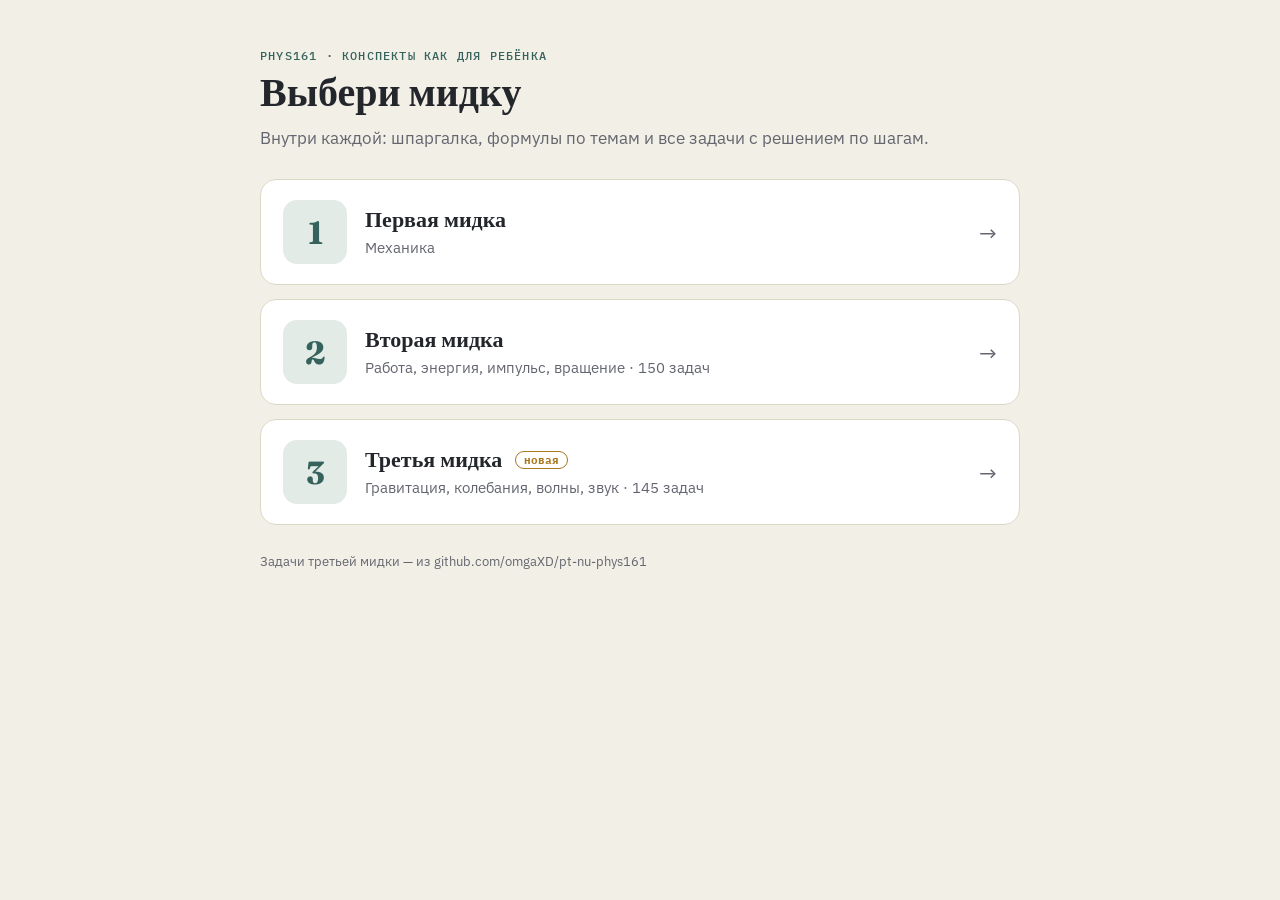
==== commit 2ae32014: "Add Exam 3 solutions page and exam picker index.html is now a landing page with links to Exam 1, 2 a" ====
--- a/index.html
+++ b/index.html
@@ -3,265 +3,73 @@
 <head>
 <meta charset="utf-8"/>
 <meta name="viewport" content="width=device-width, initial-scale=1"/>
-<title>PHYS161 · Exam 2 · как для ребёнка</title>
+<title>PHYS161 · Мидки</title>
 <link rel="preconnect" href="https://fonts.googleapis.com"/>
 <link rel="preconnect" href="https://fonts.gstatic.com" crossorigin/>
-<link href="https://fonts.googleapis.com/css2?family=Fraunces:opsz,wght@9..144,600;9..144,700&family=IBM+Plex+Mono:wght@400;500;600&family=IBM+Plex+Sans:wght@400;500;600;700&display=swap" rel="stylesheet"/>
-<link rel="stylesheet" href="vendor/katex/katex.min.css"/>
-<script defer src="vendor/katex/katex.min.js"></script>
-<script defer src="vendor/katex/auto-render.min.js"></script>
+<link href="https://fonts.googleapis.com/css2?family=Fraunces:opsz,wght@9..144,600;9..144,700&family=IBM+Plex+Mono:wght@400;500&family=IBM+Plex+Sans:wght@400;500;600&display=swap" rel="stylesheet"/>
 <style>
-
 :root{
   --bg:#f2efe6; --surface:#ffffff; --ink:#23262b; --ink-muted:#63666f;
-  --accent:#35625c; --accent-soft:#e3ebe7; --accent-2:#a9781f; --accent-2-soft:#f2e9d3;
-  --rule:#ddd7c8; --story-bg:#fbf9f3; --warn:#a1432b; --warn-soft:#f6e6de;
+  --accent:#35625c; --accent-soft:#e3ebe7; --accent-2:#a9781f; --rule:#ddd7c8;
 }
 @media (prefers-color-scheme: dark){
   :root:not([data-theme="light"]){
     --bg:#1b1d1f; --surface:#242729; --ink:#e8e6df; --ink-muted:#9a9d9f;
-    --accent:#7bb0a5; --accent-soft:#26332f; --accent-2:#dcae54; --accent-2-soft:#33291a; --rule:#37393c; --story-bg:#20232a;
-    --warn:#e08a6c; --warn-soft:#3a271f;
+    --accent:#7bb0a5; --accent-soft:#26332f; --accent-2:#dcae54; --rule:#37393c;
   }
 }
 :root[data-theme="dark"]{
   --bg:#1b1d1f; --surface:#242729; --ink:#e8e6df; --ink-muted:#9a9d9f;
-  --accent:#7bb0a5; --accent-soft:#26332f; --accent-2:#dcae54; --accent-2-soft:#33291a; --rule:#37393c; --story-bg:#20232a;
-  --warn:#e08a6c; --warn-soft:#3a271f;
+  --accent:#7bb0a5; --accent-soft:#26332f; --accent-2:#dcae54; --rule:#37393c;
 }
-*{box-sizing:border-box; -webkit-tap-highlight-color:transparent;}
-html,body{margin:0; background:var(--bg); color-scheme:light dark;}
-body{color:var(--ink); font-family:"IBM Plex Sans", system-ui, sans-serif; padding:0 18px; font-size:19px;}
-.wrap{max-width:860px; margin:0 auto; padding-block:22px 80px; display:flex; flex-direction:column; gap:18px; width:100%;}
-h1{font-family:"Fraunces", Georgia, serif; text-wrap:balance; margin:0; font-size:clamp(26px,5.5vw,34px); font-weight:700; line-height:1.2;}
-h2{font-family:"Fraunces", Georgia, serif; margin:0; font-size:clamp(22px,5vw,28px); font-weight:600;}
-h3{font-family:"Fraunces", Georgia, serif; margin:0; font-size:clamp(18px,4.2vw,21px); font-weight:600; color:var(--accent);}
-.mono{font-family:"IBM Plex Mono", monospace;}
-.eyebrow{font-family:"IBM Plex Mono",monospace; font-size:13px; letter-spacing:.1em; text-transform:uppercase; color:var(--accent); font-weight:500;}
-.tabs{
-  display:flex; gap:4px; overflow-x:auto; -webkit-overflow-scrolling:touch;
-  position:sticky; top:0; background:var(--bg); padding:8px 0; z-index:5;
-  border-bottom:1px solid var(--rule); margin:0 -18px; padding-inline:18px;
-}
-.tab-btn{
-  font-family:"IBM Plex Sans",sans-serif; font-size:14px; font-weight:600; white-space:nowrap; flex:0 0 auto;
-  padding:11px 13px; border:none; background:none; color:var(--ink-muted); cursor:pointer;
-  border-bottom:2px solid transparent; margin-bottom:-1px; border-radius:8px 8px 0 0; min-height:44px;
-}
-.tab-btn .qn{font-family:"IBM Plex Mono",monospace; color:var(--accent); margin-right:5px; font-size:12px;}
-.tab-btn.active{color:var(--accent); border-bottom-color:var(--accent); background:var(--accent-soft);}
-.tab-panel{display:none; flex-direction:column; gap:16px; min-width:0;}
-.tab-panel.active{display:flex;}
-.story{
-  background:var(--story-bg); border:1px solid var(--rule); border-radius:16px;
-  padding:22px clamp(16px,4vw,28px); display:flex; flex-direction:column; gap:14px;
-  font-size:18.5px; line-height:1.75; max-width:100%; min-width:0;
-}
-.story h3{margin-top:6px;}
-.story p{margin:0;}
-.story b{color:var(--accent);}
-.kid{
-  background:var(--accent-soft); border-radius:12px; padding:14px 16px; font-size:17.5px;
-  border-left:4px solid var(--accent); line-height:1.65;
-}
-.warn{
-  background:var(--warn-soft); border-radius:12px; padding:14px 16px; font-size:16.5px;
-  border-left:4px solid var(--warn); line-height:1.65;
-}
-.warn b{color:var(--warn);}
-.warn ul{margin:8px 0 0; padding-left:22px; display:flex; flex-direction:column; gap:6px;}
-.story ol.steps{margin:0; padding-left:24px; display:flex; flex-direction:column; gap:8px; font-size:17.5px;}
-.story ol.steps li::marker{color:var(--accent); font-weight:600;}
-.refs{
-  font-family:"IBM Plex Mono",monospace; font-size:13.5px; color:var(--accent-2);
-  background:var(--accent-2-soft); display:inline-block; padding:4px 11px; border-radius:7px; margin-top:2px;
-}
-.fbox{
-  background:var(--surface); border:1px solid var(--rule); border-radius:14px;
-  padding:18px 14px 14px; margin:4px 0; min-width:0; max-width:100%;
-}
-.fbox .eqwrap{overflow-x:auto; overflow-y:hidden; padding-bottom:4px; -webkit-overflow-scrolling:touch;}
-.fbox .eqwrap .katex-display{margin:4px 0;}
-.fbox .eqwrap .katex{font-size:1.55em;}
-.flegend{margin-top:12px; font-size:15.5px; color:var(--ink-muted); line-height:1.6; text-align:left;}
-.flegend b{color:var(--ink);}
-hr.soft{border:none; border-top:1px solid var(--rule); margin:4px 0;}
-details.ref{border:1px solid var(--rule); border-radius:12px; background:var(--surface); overflow:hidden; min-width:0;}
-.sec-divider{
-  display:flex; align-items:baseline; gap:12px; margin:22px 0 10px; padding-bottom:8px;
-  border-bottom:2px solid var(--accent-soft);
-}
-.sec-divider:first-of-type{margin-top:4px;}
-.sec-divider h3{margin:0; font-size:20px;}
-.sec-divider .range{color:var(--ink-muted); font-size:13.5px;}
-details.prob{
-  border:1px solid var(--rule); border-radius:12px; background:var(--surface);
-  margin-bottom:9px; overflow:hidden; min-width:0;
-}
-details.prob > summary{
-  list-style:none; cursor:pointer; padding:14px 16px; display:flex; align-items:baseline;
-  gap:10px; flex-wrap:wrap; font-size:16.5px; line-height:1.45;
-}
-details.prob > summary::-webkit-details-marker{display:none;}
-details.prob > summary::before{content:"▸"; color:var(--ink-muted); transition:transform .15s; flex:0 0 auto; font-size:18px;}
-details.prob[open] > summary::before{transform:rotate(90deg);}
-details.prob .pn{color:var(--accent); font-weight:700; font-size:15px; flex:0 0 auto;}
-details.prob .ptext{flex:1 1 260px; min-width:0;}
-details.prob .ans-badge{
-  margin-left:auto; font-size:14px; color:var(--accent-2); background:var(--accent-2-soft);
-  padding:4px 10px; border-radius:6px; flex:0 0 auto; font-weight:600;
-}
-.solution{padding:4px 18px 18px;}
-.step-intro{margin:0 0 14px; font-size:17px; color:var(--ink); line-height:1.65; font-style:normal; background:var(--accent-soft); padding:12px 14px; border-radius:10px;}
-ol.sol-steps{margin:0; padding-left:26px; display:flex; flex-direction:column; gap:14px;}
-ol.sol-steps li{font-size:17px;}
-ol.sol-steps li .eqwrap{overflow-x:auto; -webkit-overflow-scrolling:touch; margin-bottom:5px;}
-ol.sol-steps li .eqwrap .katex{font-size:1.45em;}
-ol.sol-steps li .stepnote{color:var(--ink-muted); font-size:15.5px; line-height:1.55;}
-details.ref > summary{list-style:none; cursor:pointer; padding:14px 16px; font-weight:600; font-size:16px; display:flex; align-items:center; gap:8px;}
-details.ref > summary::-webkit-details-marker{display:none;}
-details.ref > summary::after{content:"▸"; margin-left:auto; color:var(--ink-muted); transition:transform .15s;}
-details.ref[open] > summary::after{transform:rotate(90deg);}
-.fbody{display:flex; flex-direction:column; gap:2px; padding:0 16px 16px;}
-.frow{padding:12px 0; border-top:1px solid var(--rule); font-size:16.5px; min-width:0;}
-.frow .eqwrap{overflow-x:auto; -webkit-overflow-scrolling:touch;}
-.frow .eqwrap .katex{font-size:1.4em;}
-.fbody .frow:first-of-type{border-top:none;}
-.frow .note{font-size:15px; color:var(--ink-muted); margin-top:5px;}
-.pbody{padding:0 16px 10px;}
-ol.problems{list-style:none; margin:0; padding:0; display:flex; flex-direction:column;}
-ol.problems li{display:grid; grid-template-columns:42px 1fr; gap:12px; padding:12px 0; border-top:1px solid var(--rule); font-size:16px; line-height:1.55;}
-ol.problems li:first-child{border-top:none;}
-ol.problems li .pn{font-family:"IBM Plex Mono",monospace; color:var(--accent); font-weight:700; font-size:14px;}
-ol.problems li .ans{display:inline-block; margin-top:6px; font-family:"IBM Plex Mono",monospace; font-size:14px; color:var(--accent-2); background:var(--accent-2-soft); padding:3px 9px; border-radius:6px; font-weight:600;}
-footer{color:var(--ink-muted); font-size:14px; text-align:center; padding-top:10px; border-top:1px solid var(--rule);}
-@media (max-width:420px){
-  body{font-size:17.5px;}
-  .story{font-size:17px; padding:16px 13px;}
-  .fbox .eqwrap .katex{font-size:1.25em;}
-}
-
+*{box-sizing:border-box;}
+html,body{margin:0; background:var(--bg); color:var(--ink); color-scheme:light dark;}
+body{font-family:"IBM Plex Sans", system-ui, sans-serif; padding:0 16px;}
+.wrap{max-width:760px; margin:0 auto; padding:48px 0 40px; display:flex; flex-direction:column; gap:28px;}
+.eyebrow{font-family:"IBM Plex Mono",monospace; font-size:12px; letter-spacing:.1em; text-transform:uppercase; color:var(--accent); font-weight:500;}
+h1{font-family:"Fraunces", Georgia, serif; margin:6px 0 0; font-size:clamp(28px,6vw,40px); line-height:1.15;}
+.lead{color:var(--ink-muted); font-size:17px; margin:10px 0 0; line-height:1.55;}
+.cards{display:grid; gap:14px;}
+a.card{display:grid; grid-template-columns:64px 1fr auto; align-items:center; gap:18px; padding:20px 22px;
+  background:var(--surface); border:1px solid var(--rule); border-radius:16px; color:inherit; text-decoration:none;
+  transition:border-color .15s, transform .15s;}
+a.card:hover{border-color:var(--accent); transform:translateY(-2px);}
+a.card:focus-visible{outline:2px solid var(--accent); outline-offset:3px;}
+.num{width:64px; height:64px; border-radius:14px; background:var(--accent-soft); color:var(--accent);
+  font-family:"Fraunces", Georgia, serif; font-size:32px; font-weight:700; display:grid; place-items:center;}
+.card h2{font-family:"Fraunces", Georgia, serif; margin:0; font-size:22px;}
+.card p{margin:4px 0 0; color:var(--ink-muted); font-size:15px; line-height:1.5;}
+.arrow{color:var(--ink-muted); font-size:22px;}
+.badge{display:inline-block; font-family:"IBM Plex Mono",monospace; font-size:11px; color:var(--accent-2); border:1px solid currentColor; border-radius:999px; padding:1px 8px; margin-left:8px; vertical-align:3px;}
+footer{color:var(--ink-muted); font-size:13px;}
+@media (max-width:480px){ a.card{grid-template-columns:48px 1fr; padding:16px;} .num{width:48px; height:48px; font-size:24px;} .arrow{display:none;} }
 </style>
 </head>
 <body>
 <div class="wrap">
-  <div>
-    <div class="eyebrow">PHYS161 · Exam 2 · Конспект как для ребёнка</div>
-    <h1>Каждая задача — простыми словами, с крупными формулами</h1>
-  </div>
-  <div class="tabs" id="tabs"></div>
-  <div id="panels"></div>
-  <footer>Источник: EX2.pdf · Все 150 задач разобраны по шагам</footer>
+  <header>
+    <div class="eyebrow">PHYS161 · Конспекты как для ребёнка</div>
+    <h1>Выбери мидку</h1>
+    <p class="lead">Внутри каждой: шпаргалка, формулы по темам и все задачи с решением по шагам.</p>
+  </header>
+  <nav class="cards">
+    <a class="card" href="phys161.html">
+      <div class="num">1</div>
+      <div><h2>Первая мидка</h2><p>Механика</p></div>
+      <div class="arrow">→</div>
+    </a>
+    <a class="card" href="ex2.html">
+      <div class="num">2</div>
+      <div><h2>Вторая мидка</h2><p>Работа, энергия, импульс, вращение · 150 задач</p></div>
+      <div class="arrow">→</div>
+    </a>
+    <a class="card" href="ex3.html">
+      <div class="num">3</div>
+      <div><h2>Третья мидка <span class="badge">новая</span></h2><p>Гравитация, колебания, волны, звук · 145 задач</p></div>
+      <div class="arrow">→</div>
+    </a>
+  </nav>
+  <footer>Задачи третьей мидки — из github.com/omgaXD/pt-nu-phys161</footer>
 </div>
-<script>
-const DATA = [{"id": "cheat", "title": "Шпаргалка", "range": "все формулы", "isCheatSheet": true, "formulas": [], "problems": [], "story": "\n  <p>Открой перед экзаменом. Крупные формулы — ниже во вкладках, тут самое нужное.</p>\n  <h3>Единицы (самое частое)</h3>\n  <div class=\"kid\">г → кг: <b>÷1000</b>. см → м: <b>÷100</b>. км/с → м/с: <b>×1000</b>. об/мин → рад/с: <b>×2π/60</b>.</div>\n  <h3>Три главные формулы энергии</h3>\n  <div class=\"fbox\"><div class=\"eqwrap\">\\[K=\\tfrac12 mv^2,\\quad U=mgh,\\quad U_s=\\tfrac12 kx^2\\]</div><div class=\"flegend\">Бег, высота, пружина.</div></div>\n  <h3>Работа и мощность</h3>\n  <div class=\"fbox\"><div class=\"eqwrap\">\\[W=Fd\\cos\\theta,\\quad P=Fv\\]</div><div class=\"flegend\">Работа — «польза силы». Мощность — «польза в секунду».</div></div>\n  <h3>Импульс</h3>\n  <div class=\"fbox\"><div class=\"eqwrap\">\\[J=F\\Delta t=\\Delta p,\\quad \\sum mv=\\text{const}\\]</div><div class=\"flegend\">Пинок меняет mv. Если снаружи никто не толкает — сумма mv не меняется.</div></div>\n  <h3>Вращение</h3>\n  <div class=\"fbox\"><div class=\"eqwrap\">\\[\\tau=I\\alpha,\\quad L=I\\omega,\\quad K=\\tfrac12 I\\omega^2\\]</div><div class=\"flegend\">Момент крутит, L сохраняется, энергия вращения — ½Iω².</div></div>\n  <div id=\"allformulas\"></div>\n"}, {"id": "solutions", "title": "Все решения", "range": "P1–P150", "isSolutionsTab": true, "formulas": [], "problems": [], "story": "<p>Каждая задача свёрнута — нажми, чтобы увидеть шаги «как для ребёнка». Ответ в жёлтом бейдже справа.</p><div class=\"sec-divider\"><h3>Работа</h3><span class=\"range mono\">P1–P14</span></div><details class=\"prob\"><summary><span class=\"pn mono\">P1</span><span class=\"ptext\">Determine the work necessary to push (not pull) a mass of 66.5 kg horizontally at a distance of 2.6 m by a force of 73.8 N on a horizontal frictionless surface.</span><span class=\"ans-badge mono\">191.88 J</span></summary><div class=\"solution\"><p class=\"step-intro\">Представь: ты толкаешь коробку ровно вперёд. Сила смотрит туда же, куда едет коробка — значит вся сила «работает». Масса тут вообще не нужна: трения нет, угол = 0°.</p><ol class=\"sol-steps\"><li><div class=\"eqwrap\">\\(W=F\\,d=73.8\\times 2.6=191.88\\ \\text{J}\\)</div><div class=\"stepnote\">работа = сила × путь, потому что cos0°=1</div></li></ol></div></details><details class=\"prob\"><summary><span class=\"pn mono\">P2</span><span class=\"ptext\">Determine the work necessary to push a mass of 25 kg a distance of 3.4 m along a horizontal frictionless surface by a force of 73 N directed at an angle of 20° below the horizontal.</span><span class=\"ans-badge mono\">233.232 J</span></summary><div class=\"solution\"><p class=\"step-intro\">Сила смотрит чуть вниз. Только «горизонтальный кусочек» силы толкает коробку вперёд. Этот кусочек = F cos20°.</p><ol class=\"sol-steps\"><li><div class=\"eqwrap\">\\(W=F\\cos 20^\\circ\\cdot d=73\\cos 20^\\circ\\cdot 3.4\\approx 233.232\\ \\text{J}\\)</div><div class=\"stepnote\">берём только часть силы вдоль пути</div></li></ol></div></details><details class=\"prob\"><summary><span class=\"pn mono\">P3</span><span class=\"ptext\">Find the magnitude of work to be done lifting the mass of 1.5 kg from height 0.3 m up to 1.4 m. g=9.8 m/s².</span><span class=\"ans-badge mono\">16.17 J</span></summary><div class=\"solution\"><p class=\"step-intro\">Ты поднимаешь игрушку выше. Насколько выше? На Δh. Работа против гравитации = вес × подъём.</p><ol class=\"sol-steps\"><li><div class=\"eqwrap\">\\(\\Delta h=1.4-0.3=1.1\\ \\text{m}\\)</div><div class=\"stepnote\">на сколько подняли</div></li><li><div class=\"eqwrap\">\\(|W|=mg\\Delta h=1.5\\times 9.8\\times 1.1=16.17\\ \\text{J}\\)</div><div class=\"stepnote\">сила тяжести × высота подъёма</div></li></ol></div></details><details class=\"prob\"><summary><span class=\"pn mono\">P4</span><span class=\"ptext\">A small particle of mass 400 g is pulled to the top of a frictionless half-cylinder of radius 1 m by a cord at constant speed. Find the work done by F. g=9.8.</span><span class=\"ans-badge mono\">3.92 J</span></summary><div class=\"solution\"><p class=\"step-intro\">Скорость постоянная → кинетическая энергия не меняется. Значит работа силы F ровно отменяет работу тяжести. Частица поднялась на высоту R (с низа полукруга на верх).</p><ol class=\"sol-steps\"><li><div class=\"eqwrap\">\\(m=0.4\\ \\text{kg}\\)</div><div class=\"stepnote\">граммы → килограммы</div></li><li><div class=\"eqwrap\">\\(W_F=-W_g=mgR=0.4\\times 9.8\\times 1=3.92\\ \\text{J}\\)</div><div class=\"stepnote\">F делает положительную работу, равную mgR</div></li></ol></div></details><details class=\"prob\"><summary><span class=\"pn mono\">P5</span><span class=\"ptext\">A small particle of mass 0.6 kg is pulled at constant speed to the top of a frictionless half-cylinder of radius 1.55 m. Find the work done by gravity. g=9.8.</span><span class=\"ans-badge mono\">−9.114 J</span></summary><div class=\"solution\"><p class=\"step-intro\">Гравитация всегда тянет вниз, а частица едет вверх — значит гравитация «мешает» и делает отрицательную работу.</p><ol class=\"sol-steps\"><li><div class=\"eqwrap\">\\(W_g=-mgR=-0.6\\times 9.8\\times 1.55=-9.114\\ \\text{J}\\)</div><div class=\"stepnote\">минус, потому что сила и путь «в разные стороны» по высоте</div></li></ol></div></details><details class=\"prob\"><summary><span class=\"pn mono\">P6</span><span class=\"ptext\">When a 4.5 kg object is hung on a spring, it stretches 1.5 cm. If removed, how much work must an external agent do to stretch the same spring 4.5 cm from unstretched? g=9.8.</span><span class=\"ans-badge mono\">2.97675 J</span></summary><div class=\"solution\"><p class=\"step-intro\">Сначала по весу находим «жёсткость» пружины k (как тугая резинка). Потом работа на растяжение = ½kx².</p><ol class=\"sol-steps\"><li><div class=\"eqwrap\">\\(x_1=0.015\\ \\text{m},\\quad mg=kx_1\\Rightarrow k=\\dfrac{4.5\\times 9.8}{0.015}=2940\\ \\text{N/m}\\)</div><div class=\"stepnote\">вес растянул пружину — нашли k</div></li><li><div class=\"eqwrap\">\\(W=\\tfrac12 k x_2^2=\\tfrac12\\cdot 2940\\cdot(0.045)^2=2.97675\\ \\text{J}\\)</div><div class=\"stepnote\">работа внешней силы на растяжение</div></li></ol></div></details><details class=\"prob\"><summary><span class=\"pn mono\">P7</span><span class=\"ptext\">A woman steps on a bathroom scale. Spring compressed 1 cm, total work on the spring is 3.1 J. Find her mass. g=9.8.</span><span class=\"ans-badge mono\">63.265306122449 kg</span></summary><div class=\"solution\"><p class=\"step-intro\">Работа на сжатие пружины = ½kx². Из неё находим k, потом из равновесия mg=kx находим массу.</p><ol class=\"sol-steps\"><li><div class=\"eqwrap\">\\(W=\\tfrac12 kx^2\\Rightarrow k=\\dfrac{2W}{x^2}=\\dfrac{2\\cdot 3.1}{(0.01)^2}=62000\\ \\text{N/m}\\)</div><div class=\"stepnote\">из работы → k</div></li><li><div class=\"eqwrap\">\\(m=\\dfrac{kx}{g}=\\dfrac{62000\\cdot 0.01}{9.8}\\approx 63.265\\ \\text{kg}\\)</div><div class=\"stepnote\">в равновесии вес = сила пружины</div></li></ol></div></details><details class=\"prob\"><summary><span class=\"pn mono\">P8</span><span class=\"ptext\">A woman of mass 80.5 kg steps on a scale. Spring compressed 1.35 cm. Find total work done on the spring. g=9.8.</span><span class=\"ans-badge mono\">5.32508 J</span></summary><div class=\"solution\"><p class=\"step-intro\">Сначала k из равновесия, потом работа ½kx².</p><ol class=\"sol-steps\"><li><div class=\"eqwrap\">\\(k=\\dfrac{mg}{x}=\\dfrac{80.5\\times 9.8}{0.0135}\\approx 58437\\ \\text{N/m}\\)</div><div class=\"stepnote\">нашли жёсткость</div></li><li><div class=\"eqwrap\">\\(W=\\tfrac12 kx^2\\approx 5.32508\\ \\text{J}\\)</div><div class=\"stepnote\">работа сжатия пружины</div></li></ol></div></details><details class=\"prob\"><summary><span class=\"pn mono\">P9</span><span class=\"ptext\">Farmer pulls a sled 20 m. Tractor force 4700 N at 34.2° above horizontal, friction 3400 N. Find total work by all forces.</span><span class=\"ans-badge mono\">9745.5739818088 J</span></summary><div class=\"solution\"><p class=\"step-intro\">Сложи работы всех сил. Вес и нормаль перпендикулярны пути → их работа 0. Остаются трактор и трение.</p><ol class=\"sol-steps\"><li><div class=\"eqwrap\">\\(W_F=F\\cos\\theta\\cdot d=4700\\cos 34.2^\\circ\\cdot 20\\)</div><div class=\"stepnote\">горизонтальная часть силы трактора</div></li><li><div class=\"eqwrap\">\\(W_f=-f d=-3400\\cdot 20\\)</div><div class=\"stepnote\">трение против движения</div></li><li><div class=\"eqwrap\">\\(W_\\text{tot}=W_F+W_f\\approx 9745.57\\ \\text{J}\\)</div><div class=\"stepnote\">сумма работ = полная работа</div></li></ol></div></details><details class=\"prob\"><summary><span class=\"pn mono\">P10</span><span class=\"ptext\">Farmer pulls sled 19.5 m. Friction 3750 N opposing. Find work done by friction.</span><span class=\"ans-badge mono\">−73125 J</span></summary><div class=\"solution\"><p class=\"step-intro\">Трение всегда против пути. Работа = − (сила трения)×путь.</p><ol class=\"sol-steps\"><li><div class=\"eqwrap\">\\(W_f=-f d=-3750\\times 19.5=-73125\\ \\text{J}\\)</div><div class=\"stepnote\">минус обязателен</div></li></ol></div></details><details class=\"prob\"><summary><span class=\"pn mono\">P11</span><span class=\"ptext\">Two forces of equal magnitude 7 N move an object on a horizontal surface a distance d=8.5 m. Determine the work required.</span><span class=\"ans-badge mono\">84.1457 J</span></summary><div class=\"solution\"><p class=\"step-intro\">На картинке обычно две одинаковые силы под углом 45° к пути (или симметрично). В работу идёт только часть вдоль пути: каждая даёт F cos45°.</p><ol class=\"sol-steps\"><li><div class=\"eqwrap\">\\(W=2\\cdot F\\cdot d\\cdot\\cos 45^\\circ=2\\cdot 7\\cdot 8.5\\cdot\\dfrac{\\sqrt2}{2}\\approx 84.1457\\ \\text{J}\\)</div><div class=\"stepnote\">две силы, у каждой «полезная» часть F/√2</div></li></ol></div></details><details class=\"prob\"><summary><span class=\"pn mono\">P12</span><span class=\"ptext\">Luggage handler pulls 24-kg suitcase up ramp 29° by force F=165 N parallel to ramp, μk=0.36, distance 3.1 m. Work by F?</span><span class=\"ans-badge mono\">511.5 J</span></summary><div class=\"solution\"><p class=\"step-intro\">Сила F параллельна пандусу — значит угол с путём 0°. Работа силы F просто F×d. Трение и масса для ЭТОГО вопроса не нужны!</p><ol class=\"sol-steps\"><li><div class=\"eqwrap\">\\(W_F=F d=165\\times 3.1=511.5\\ \\text{J}\\)</div><div class=\"stepnote\">сила вдоль пути → просто умножь</div></li></ol></div></details><details class=\"prob\"><summary><span class=\"pn mono\">P13</span><span class=\"ptext\">18-kg suitcase up ramp 28°, F=195 N parallel, μk=0.35, travels 3.5 m. Work by friction? g=9.8.</span><span class=\"ans-badge mono\">−190.796 J</span></summary><div class=\"solution\"><p class=\"step-intro\">Трение = μk × N. На пандусе N = mg cosθ (не весь вес!). Работа трения отрицательная.</p><ol class=\"sol-steps\"><li><div class=\"eqwrap\">\\(N=mg\\cos 28^\\circ\\)</div><div class=\"stepnote\">нормаль на наклонной</div></li><li><div class=\"eqwrap\">\\(f=\\mu_k N=0.35\\cdot 18\\cdot 9.8\\cos 28^\\circ\\)</div><div class=\"stepnote\">сила трения</div></li><li><div class=\"eqwrap\">\\(W_f=-f d\\approx -190.796\\ \\text{J}\\)</div><div class=\"stepnote\">против движения → минус</div></li></ol></div></details><details class=\"prob\"><summary><span class=\"pn mono\">P14</span><span class=\"ptext\">18-kg suitcase up ramp 31°, travels 4.1 m. Magnitude of work by gravity? g=9.8.</span><span class=\"ans-badge mono\">372.49613729795 J</span></summary><div class=\"solution\"><p class=\"step-intro\">Гравитация меняет только высоту. Высота = d sinθ. |W_g|=mgh.</p><ol class=\"sol-steps\"><li><div class=\"eqwrap\">\\(h=d\\sin 31^\\circ=4.1\\sin 31^\\circ\\)</div><div class=\"stepnote\">насколько поднялись</div></li><li><div class=\"eqwrap\">\\(|W_g|=mgh=18\\times 9.8\\times h\\approx 372.496\\ \\text{J}\\)</div><div class=\"stepnote\">magnitude = без знака минус</div></li></ol></div></details><div class=\"sec-divider\"><h3>Кинетическая энергия</h3><span class=\"range mono\">P15–P25</span></div><details class=\"prob\"><summary><span class=\"pn mono\">P15</span><span class=\"ptext\">In a gun, 11 g bullet accelerated from rest to 751 m/s over 37 cm. Magnitude of average net force?</span><span class=\"ans-badge mono\">8383.7986486486 N</span></summary><div class=\"solution\"><p class=\"step-intro\">Пуля получает кинетическую энергию. Эта энергия = работа силы = F×d. Значит F = K/d.</p><ol class=\"sol-steps\"><li><div class=\"eqwrap\">\\(m=0.011\\ \\text{kg},\\ d=0.37\\ \\text{m}\\)</div><div class=\"stepnote\">в СИ</div></li><li><div class=\"eqwrap\">\\(K=\\tfrac12 mv^2=\\tfrac12\\cdot 0.011\\cdot 751^2\\)</div><div class=\"stepnote\">энергия пули</div></li><li><div class=\"eqwrap\">\\(F=\\dfrac{K}{d}\\approx 8383.80\\ \\text{N}\\)</div><div class=\"stepnote\">работа = сила × путь</div></li></ol></div></details><details class=\"prob\"><summary><span class=\"pn mono\">P16</span><span class=\"ptext\">17.5 g bullet from rest to 756 m/s over 61.5 cm. Time inside the gun?</span><span class=\"ans-badge mono\">0.00162698 s</span></summary><div class=\"solution\"><p class=\"step-intro\">Разгон равномерный: средняя скорость = v/2. Время = путь / средняя скорость.</p><ol class=\"sol-steps\"><li><div class=\"eqwrap\">\\(d=0.615\\ \\text{m}\\)</div><div class=\"stepnote\">см → м</div></li><li><div class=\"eqwrap\">\\(t=\\dfrac{d}{v/2}=\\dfrac{2d}{v}=\\dfrac{2\\cdot 0.615}{756}\\approx 0.001627\\ \\text{s}\\)</div><div class=\"stepnote\">из покоя средняя скорость половина</div></li></ol></div></details><details class=\"prob\"><summary><span class=\"pn mono\">P17</span><span class=\"ptext\">11 g bullet from rest to 754 m/s. Work done on the bullet?</span><span class=\"ans-badge mono\">3126.84 J</span></summary><div class=\"solution\"><p class=\"step-intro\">Работа = прирост кинетической энергии. Было 0, стало ½mv².</p><ol class=\"sol-steps\"><li><div class=\"eqwrap\">\\(W=\\tfrac12 mv^2=\\tfrac12\\cdot 0.011\\cdot 754^2=3126.84\\ \\text{J}\\)</div><div class=\"stepnote\">теорема о кинетической энергии</div></li></ol></div></details><details class=\"prob\"><summary><span class=\"pn mono\">P18</span><span class=\"ptext\">Meteor mass 1.6×10⁸ kg hits at 12 km/s. Kinetic energy delivered?</span><span class=\"ans-badge mono\">1.152E+16 J</span></summary><div class=\"solution\"><p class=\"step-intro\">Просто ½mv², но скорость в м/с: 12 км/с = 12000 м/с.</p><ol class=\"sol-steps\"><li><div class=\"eqwrap\">\\(v=12000\\ \\text{m/s}\\)</div><div class=\"stepnote\">км/с → м/с</div></li><li><div class=\"eqwrap\">\\(K=\\tfrac12\\cdot 1.6\\times 10^8\\cdot 12000^2=1.152\\times 10^{16}\\ \\text{J}\\)</div><div class=\"stepnote\">огромная энергия</div></li></ol></div></details><details class=\"prob\"><summary><span class=\"pn mono\">P19</span><span class=\"ptext\">Proton mass = 1836 × electron mass. Electron KE = 3.55×10⁻¹⁶ J. Proton same speed — its KE?</span><span class=\"ans-badge mono\">6.5178E-13 J</span></summary><div class=\"solution\"><p class=\"step-intro\">Одинаковая скорость → кинетическая энергия пропорциональна массе. Протон тяжелее в 1836 раз → энергия больше в 1836 раз.</p><ol class=\"sol-steps\"><li><div class=\"eqwrap\">\\(K_p=1836\\cdot K_e=1836\\cdot 3.55\\times 10^{-16}=6.5178\\times 10^{-13}\\ \\text{J}\\)</div><div class=\"stepnote\">K ∝ m при одном v</div></li></ol></div></details><details class=\"prob\"><summary><span class=\"pn mono\">P20</span><span class=\"ptext\">Proton mass = 1836 × electron. Electron KE = 4.3×10⁻¹⁶ J. Same momentum — proton KE?</span><span class=\"ans-badge mono\">2.34205e-19 J</span></summary><div class=\"solution\"><p class=\"step-intro\">Одинаковый импульс p. Но K=p²/(2m). Протон тяжелее → при том же p энергия МЕНЬШЕ в 1836 раз.</p><ol class=\"sol-steps\"><li><div class=\"eqwrap\">\\(K=\\dfrac{p^2}{2m}\\Rightarrow K_p=\\dfrac{K_e}{1836}\\approx 2.342\\times 10^{-19}\\ \\text{J}\\)</div><div class=\"stepnote\">тяжелее → медленнее при том же p</div></li></ol></div></details><details class=\"prob\"><summary><span class=\"pn mono\">P21</span><span class=\"ptext\">Proton speed 1×10⁶ m/s. Electron same KE — what speed?</span><span class=\"ans-badge mono\">42848570.57 m/s</span></summary><div class=\"solution\"><p class=\"step-intro\">½ m_e v_e² = ½ m_p v_p² → v_e = v_p √(m_p/m_e) = v_p √1836.</p><ol class=\"sol-steps\"><li><div class=\"eqwrap\">\\(v_e=v_p\\sqrt{1836}=10^6\\sqrt{1836}\\approx 4.285\\times 10^7\\ \\text{m/s}\\)</div><div class=\"stepnote\">электрон легче → должен лететь быстрее</div></li></ol></div></details><details class=\"prob\"><summary><span class=\"pn mono\">P22</span><span class=\"ptext\">Proton speed 5.5×10⁴ m/s. Electron same momentum — speed?</span><span class=\"ans-badge mono\">1.0098e+08 m/s</span></summary><div class=\"solution\"><p class=\"step-intro\">m_e v_e = m_p v_p → v_e = v_p × 1836.</p><ol class=\"sol-steps\"><li><div class=\"eqwrap\">\\(v_e=1836\\cdot 5.5\\times 10^4\\approx 1.0098\\times 10^8\\ \\text{m/s}\\)</div><div class=\"stepnote\">тот же импульс, масса крошечная → огромная скорость</div></li></ol></div></details><details class=\"prob\"><summary><span class=\"pn mono\">P23</span><span class=\"ptext\">4 kg object velocity (2î+2ĵ) → (8î+5ĵ) m/s. Net work?</span><span class=\"ans-badge mono\">162 J</span></summary><div class=\"solution\"><p class=\"step-intro\">Работа = изменение кинетической энергии. Считай K до и K после (скорость = длина вектора).</p><ol class=\"sol-steps\"><li><div class=\"eqwrap\">\\(v_i^2=2^2+2^2=8,\\quad v_f^2=8^2+5^2=89\\)</div><div class=\"stepnote\">квадрат скорости = сумма квадратов компонент</div></li><li><div class=\"eqwrap\">\\(W=\\Delta K=\\tfrac12 m(v_f^2-v_i^2)=\\tfrac12\\cdot 4\\cdot(89-8)=162\\ \\text{J}\\)</div><div class=\"stepnote\">теорема работ-энергии</div></li></ol></div></details><details class=\"prob\"><summary><span class=\"pn mono\">P24</span><span class=\"ptext\">2 kg object (2î+1ĵ) → (7î+8ĵ) m/s. Magnitude of change in momentum?</span><span class=\"ans-badge mono\">17.2047 kg m/s</span></summary><div class=\"solution\"><p class=\"step-intro\">Импульс p=mv. Изменение Δp = m(v_f − v_i). Потом длина этого вектора.</p><ol class=\"sol-steps\"><li><div class=\"eqwrap\">\\(\\Delta\\vec v=(5\\hat i+7\\hat j)\\ \\text{m/s}\\)</div><div class=\"stepnote\">разность скоростей</div></li><li><div class=\"eqwrap\">\\(|\\Delta p|=m\\sqrt{5^2+7^2}=2\\sqrt{74}\\approx 17.205\\ \\text{kg·m/s}\\)</div><div class=\"stepnote\">модуль изменения импульса</div></li></ol></div></details><details class=\"prob\"><summary><span class=\"pn mono\">P25</span><span class=\"ptext\">Professor+chair 87 kg pushed 2.6 m up 26° ramp by horizontal 500 N. Bottom speed 2.4 m/s. Speed at top? Frictionless. g=9.8.</span><span class=\"ans-badge mono\">3.206 m/s</span></summary><div class=\"solution\"><p class=\"step-intro\">Энергия: работа студентов = прирост K + прирост U. Сила горизонтальная, путь по наклонной → угол между ними = 26°.</p><ol class=\"sol-steps\"><li><div class=\"eqwrap\">\\(W=F\\cos 26^\\circ\\cdot d\\)</div><div class=\"stepnote\">работа горизонтальной силы на наклонном пути</div></li><li><div class=\"eqwrap\">\\(W=\\Delta K+\\Delta U=\\tfrac12 m(v^2-v_0^2)+mg(d\\sin 26^\\circ)\\)</div><div class=\"stepnote\">куда ушла работа</div></li><li><div class=\"eqwrap\">\\(v\\approx 3.206\\ \\text{m/s}\\)</div><div class=\"stepnote\">решаем уравнение относительно v</div></li></ol></div></details><div class=\"sec-divider\"><h3>Мощность</h3><span class=\"range mono\">P26–P29</span></div><details class=\"prob\"><summary><span class=\"pn mono\">P26</span><span class=\"ptext\">Electric engine pulls 1800 kg block at constant 2.86 m/s up 21° incline, μk=0.69. Power? g=9.8.</span><span class=\"ans-badge mono\">50578.47 W</span></summary><div class=\"solution\"><p class=\"step-intro\">Скорость постоянная → сила двигателя = сила «мешалки» (тяжесть вдоль склона + трение). Мощность = F×v.</p><ol class=\"sol-steps\"><li><div class=\"eqwrap\">\\(F=mg\\sin\\theta+\\mu_k mg\\cos\\theta\\)</div><div class=\"stepnote\">сила вверх по склону</div></li><li><div class=\"eqwrap\">\\(P=Fv\\approx 50578\\ \\text{W}\\)</div><div class=\"stepnote\">мощность при постоянной скорости</div></li></ol></div></details><details class=\"prob\"><summary><span class=\"pn mono\">P27</span><span class=\"ptext\">Waterfall 62 m high, water rate 5.4×10⁵ kg/s. Electrical power if all PE converted? g=9.8.</span><span class=\"ans-badge mono\">328104000 W</span></summary><div class=\"solution\"><p class=\"step-intro\">Каждый килограмм воды «приносит» энергию mgh. За секунду приходит (dm/dt)·gh ватт.</p><ol class=\"sol-steps\"><li><div class=\"eqwrap\">\\(P=\\dot m\\, g h=5.4\\times 10^5\\cdot 9.8\\cdot 62=3.28104\\times 10^8\\ \\text{W}\\)</div><div class=\"stepnote\">мощность = энергия в секунду</div></li></ol></div></details><details class=\"prob\"><summary><span class=\"pn mono\">P28</span><span class=\"ptext\">Waterfall 81 m produces 43 MW. Average water rate? g=9.8.</span><span class=\"ans-badge mono\">54169.8 kg/s</span></summary><div class=\"solution\"><p class=\"step-intro\">Наоборот: из P = ṁgh находим ṁ.</p><ol class=\"sol-steps\"><li><div class=\"eqwrap\">\\(\\dot m=\\dfrac{P}{gh}=\\dfrac{43\\times 10^6}{9.8\\cdot 81}\\approx 54169.8\\ \\text{kg/s}\\)</div><div class=\"stepnote\">сколько кг воды в секунду</div></li></ol></div></details><details class=\"prob\"><summary><span class=\"pn mono\">P29</span><span class=\"ptext\">Heart pumps 7450 liters/day of blood, lift height 1.77 m, density 1.05×10³ kg/m³. Power in watts? g=9.8. 1 L=0.001 m³.</span><span class=\"ans-badge mono\">1.571 W</span></summary><div class=\"solution\"><p class=\"step-intro\">Сначала масса крови за день, потом работа mgh, потом делим на секунды в сутках.</p><ol class=\"sol-steps\"><li><div class=\"eqwrap\">\\(V=7450\\times 0.001=7.45\\ \\text{m}^3,\\ m=\\rho V\\)</div><div class=\"stepnote\">объём → масса</div></li><li><div class=\"eqwrap\">\\(W=mgh,\\quad P=\\dfrac{W}{86400}\\approx 1.571\\ \\text{W}\\)</div><div class=\"stepnote\">работа за день / 86400 с</div></li></ol></div></details><div class=\"sec-divider\"><h3>Потенциальная энергия</h3><span class=\"range mono\">P30–P35</span></div><details class=\"prob\"><summary><span class=\"pn mono\">P30</span><span class=\"ptext\">U(x)=α x⁴, α=2.7 J/m⁴. Force magnitude at x=−0.2 m?</span><span class=\"ans-badge mono\">0.0864 N</span></summary><div class=\"solution\"><p class=\"step-intro\">Сила = минус производная потенциальной энергии. Как горка: сила толкает «вниз с горки».</p><ol class=\"sol-steps\"><li><div class=\"eqwrap\">\\(F=-\\dfrac{dU}{dx}=-4\\alpha x^3\\)</div><div class=\"stepnote\">правило: F = −dU/dx</div></li><li><div class=\"eqwrap\">\\(|F|=4\\cdot 2.7\\cdot(0.2)^3=0.0864\\ \\text{N}\\)</div><div class=\"stepnote\">подставили x=−0.2, взяли модуль</div></li></ol></div></details><details class=\"prob\"><summary><span class=\"pn mono\">P31</span><span class=\"ptext\">U(x)=α x⁴, α=2.6. Work by this force from x=1.3 m to x=0.2 m?</span><span class=\"ans-badge mono\">7.4217 J</span></summary><div class=\"solution\"><p class=\"step-intro\">Для консервативной силы работа = −ΔU = U_начало − U_конец.</p><ol class=\"sol-steps\"><li><div class=\"eqwrap\">\\(W=U(1.3)-U(0.2)=\\alpha(1.3^4-0.2^4)\\approx 7.4217\\ \\text{J}\\)</div><div class=\"stepnote\">спустились по «горке» U — сила сделала положительную работу</div></li></ol></div></details><details class=\"prob\"><summary><span class=\"pn mono\">P32</span><span class=\"ptext\">F=(2x+6) N on 5 kg particle, x=1→8 m. Change in potential energy?</span><span class=\"ans-badge mono\">−105 J</span></summary><div class=\"solution\"><p class=\"step-intro\">ΔU = −W = −∫F dx. Сила положительная и толкает в сторону движения → потенциал падает.</p><ol class=\"sol-steps\"><li><div class=\"eqwrap\">\\(\\Delta U=-\\int_1^8(2x+6)\\,dx=-\\big[x^2+6x\\big]_1^8=-105\\ \\text{J}\\)</div><div class=\"stepnote\">интеграл силы со знаком минус</div></li></ol></div></details><details class=\"prob\"><summary><span class=\"pn mono\">P33</span><span class=\"ptext\">F=(2x+4) N, x=2.5→9.5 m. Work by this force?</span><span class=\"ans-badge mono\">112 J</span></summary><div class=\"solution\"><p class=\"step-intro\">Работа = ∫F dx (без минуса — просят именно работу силы).</p><ol class=\"sol-steps\"><li><div class=\"eqwrap\">\\(W=\\int_{2.5}^{9.5}(2x+4)\\,dx=\\big[x^2+4x\\big]_{2.5}^{9.5}=112\\ \\text{J}\\)</div><div class=\"stepnote\">площадь под графиком F(x)</div></li></ol></div></details><details class=\"prob\"><summary><span class=\"pn mono\">P34</span><span class=\"ptext\">F(x)=1.3x²+4x. Find U(x) at x=8 m, U(0)=0.</span><span class=\"ans-badge mono\">−349.867 J</span></summary><div class=\"solution\"><p class=\"step-intro\">U(x)= −∫F dx от 0 до x.</p><ol class=\"sol-steps\"><li><div class=\"eqwrap\">\\(U(8)=-\\int_0^8(1.3x^2+4x)\\,dx=-\\big[0.4333x^3+2x^2\\big]_0^8\\approx -349.867\\ \\text{J}\\)</div><div class=\"stepnote\">потенциал падает, если сила толкает в +x</div></li></ol></div></details><details class=\"prob\"><summary><span class=\"pn mono\">P35</span><span class=\"ptext\">F(x)=1.5x²+3x. Magnitude of force at x=7 m?</span><span class=\"ans-badge mono\">94.5 N</span></summary><div class=\"solution\"><p class=\"step-intro\">Просто подставь x=7 в формулу силы. Никакой энергии тут нет.</p><ol class=\"sol-steps\"><li><div class=\"eqwrap\">\\(F(7)=1.5\\cdot 49+3\\cdot 7=73.5+21=94.5\\ \\text{N}\\)</div><div class=\"stepnote\">подстановка в F(x)</div></li></ol></div></details><div class=\"sec-divider\"><h3>Сохранение энергии</h3><span class=\"range mono\">P36–P59</span></div><details class=\"prob\"><summary><span class=\"pn mono\">P36</span><span class=\"ptext\">Two blocks on a pulley. Total mass 13 kg. After heavier descends 1.4 m, speed 3.1 m/s. Mass of heavier block? g=9.8.</span><span class=\"ans-badge mono\">8.776 kg</span></summary><div class=\"solution\"><p class=\"step-intro\">Тяжёлый едет вниз, лёгкий вверх. Потеря потенциальной = выигрыш кинетической обеих. Пусть M — тяжёлый, m — лёгкий, M+m=13.</p><ol class=\"sol-steps\"><li><div class=\"eqwrap\">\\(M+m=13,\\quad (M-m)gh=\\tfrac12(M+m)v^2\\)</div><div class=\"stepnote\">разность весов даёт энергию на обе массы</div></li><li><div class=\"eqwrap\">\\(M-m=\\dfrac{(M+m)v^2}{2gh}=\\dfrac{13\\cdot 3.1^2}{2\\cdot 9.8\\cdot 1.4}\\)</div><div class=\"stepnote\">нашли разность</div></li><li><div class=\"eqwrap\">\\(M=\\dfrac{13+(M-m)}{2}\\approx 8.776\\ \\text{kg}\\)</div><div class=\"stepnote\">тяжёлый = (сумма + разность)/2</div></li></ol></div></details><details class=\"prob\"><summary><span class=\"pn mono\">P37</span><span class=\"ptext\">Same Atwood: descended 1.6 m, speed 3 m/s, total 13 kg. Mass of lighter block? g=9.8.</span><span class=\"ans-badge mono\">4.635 kg</span></summary><div class=\"solution\"><p class=\"step-intro\">Та же идея, но ищем лёгкий m = (сумма − разность)/2.</p><ol class=\"sol-steps\"><li><div class=\"eqwrap\">\\(M-m=\\dfrac{13\\cdot 3^2}{2\\cdot 9.8\\cdot 1.6}\\)</div><div class=\"stepnote\">разность масс</div></li><li><div class=\"eqwrap\">\\(m=\\dfrac{13-(M-m)}{2}\\approx 4.635\\ \\text{kg}\\)</div><div class=\"stepnote\">лёгкий блок</div></li></ol></div></details><details class=\"prob\"><summary><span class=\"pn mono\">P38</span><span class=\"ptext\">62-kg bucket, 84-kg box + 48-kg gravel on roof, μs=0.68, μk=0.43. Friction force roof on box? g=9.8.</span><span class=\"ans-badge mono\">607.6 N</span></summary><div class=\"solution\"><p class=\"step-intro\">Сначала проверь: сдвинется ли ящик? Максимальное трение покоя μs·N. Если вес ведра меньше — система стоит, трение = натяжению = весу ведра.</p><ol class=\"sol-steps\"><li><div class=\"eqwrap\">\\(N=(84+48)g=132\\cdot 9.8\\)</div><div class=\"stepnote\">нормаль — вес ящика+гравия</div></li><li><div class=\"eqwrap\">\\(f_{s,\\max}=\\mu_s N=0.68\\cdot 132\\cdot 9.8=879.648\\ \\text{N}\\)</div><div class=\"stepnote\">максимум трения покоя</div></li><li><div class=\"eqwrap\">\\(T=m_b g=62\\cdot 9.8=607.6\\ \\text{N}<f_{s,\\max}\\)</div><div class=\"stepnote\">ведро не может сдвинуть → трение = 607.6 N</div></li></ol></div></details><details class=\"prob\"><summary><span class=\"pn mono\">P39</span><span class=\"ptext\">63-kg bucket, 80-kg box, gravel 48 kg removed. μk=0.45. Speed after bucket descends 2 m from rest? g=9.8.</span><span class=\"ans-badge mono\">2.721 m/s</span></summary><div class=\"solution\"><p class=\"step-intro\">Гравий сняли → ящик легче, трение кинетическое. Энергия: потеря U ведра − работа трения = K обеих масс.</p><ol class=\"sol-steps\"><li><div class=\"eqwrap\">\\(m_b g h - \\mu_k m_{\\text{box}} g h=\\tfrac12(m_b+m_{\\text{box}})v^2\\)</div><div class=\"stepnote\">энергетический баланс</div></li><li><div class=\"eqwrap\">\\(v\\approx 2.721\\ \\text{m/s}\\)</div><div class=\"stepnote\">решаем относительно v</div></li></ol></div></details><details class=\"prob\"><summary><span class=\"pn mono\">P40</span><span class=\"ptext\">1 kg block compresses spring k=480 N/m by 0.12 m, released on frictionless 37° incline. How far up incline? g=9.8.</span><span class=\"ans-badge mono\">0.586 m</span></summary><div class=\"solution\"><p class=\"step-intro\">Вся энергия пружины превращается в mgh на склоне. h = d sinθ.</p><ol class=\"sol-steps\"><li><div class=\"eqwrap\">\\(\\tfrac12 kx^2=mg(d\\sin 37^\\circ)\\)</div><div class=\"stepnote\">пружина → высота</div></li><li><div class=\"eqwrap\">\\(d=\\dfrac{kx^2}{2mg\\sin 37^\\circ}\\approx 0.586\\ \\text{m}\\)</div><div class=\"stepnote\">путь вдоль склона</div></li></ol></div></details><details class=\"prob\"><summary><span class=\"pn mono\">P41</span><span class=\"ptext\">1.9 kg block, k=460 N/m, compress 0.1 m, frictionless 30° incline. Speed when leaving spring? g=9.8.</span><span class=\"ans-badge mono\">1.55597 m/s</span></summary><div class=\"solution\"><p class=\"step-intro\">Пока пружина разжимается, блок ещё едет вверх по склону на расстояние x. Часть энергии уходит в высоту, остаток — в кинетическую.</p><ol class=\"sol-steps\"><li><div class=\"eqwrap\">\\(\\tfrac12 kx^2=\\tfrac12 mv^2+mg(x\\sin 30^\\circ)\\)</div><div class=\"stepnote\">энергия пружины = K + U</div></li><li><div class=\"eqwrap\">\\(v\\approx 1.556\\ \\text{m/s}\\)</div><div class=\"stepnote\">в момент отрыва от пружины</div></li></ol></div></details><details class=\"prob\"><summary><span class=\"pn mono\">P42</span><span class=\"ptext\">3 kg block, k=450 N/m, compress 0.26 m, frictionless horizontal. Speed after leaving spring?</span><span class=\"ans-badge mono\">3.184 m/s</span></summary><div class=\"solution\"><p class=\"step-intro\">Горизонтально и без трения: вся энергия пружины → кинетическая.</p><ol class=\"sol-steps\"><li><div class=\"eqwrap\">\\(\\tfrac12 mv^2=\\tfrac12 kx^2\\Rightarrow v=x\\sqrt{k/m}=0.26\\sqrt{450/3}\\approx 3.184\\ \\text{m/s}\\)</div><div class=\"stepnote\">классика пружины</div></li></ol></div></details><details class=\"prob\"><summary><span class=\"pn mono\">P43</span><span class=\"ptext\">Car needs to reach top of 18.5 m hill. How fast must it move? g=9.8.</span><span class=\"ans-badge mono\">19.04205871223 m/s</span></summary><div class=\"solution\"><p class=\"step-intro\">Вся кинетическая превращается в потенциальную на вершине (если доезжает «впритык»).</p><ol class=\"sol-steps\"><li><div class=\"eqwrap\">\\(\\tfrac12 mv^2=mgh\\Rightarrow v=\\sqrt{2gh}=\\sqrt{2\\cdot 9.8\\cdot 18.5}\\approx 19.04\\ \\text{m/s}\\)</div><div class=\"stepnote\">минимальная скорость у подножия</div></li></ol></div></details><details class=\"prob\"><summary><span class=\"pn mono\">P44</span><span class=\"ptext\">37 kg crate, spring stores 410 J. Slides 5 m then stops. Speed at 2 m from start?</span><span class=\"ans-badge mono\">3.647 m/s</span></summary><div class=\"solution\"><p class=\"step-intro\">Трение съедает энергию равномерно. Нашли силу трения из полного пути, потом энергия в точке 2 м.</p><ol class=\"sol-steps\"><li><div class=\"eqwrap\">\\(f=\\dfrac{410}{5}=82\\ \\text{N}\\)</div><div class=\"stepnote\">вся энергия пружины ушла на 5 м трения</div></li><li><div class=\"eqwrap\">\\(E(2)=410-82\\cdot 2=246\\ \\text{J}=\\tfrac12 mv^2\\)</div><div class=\"stepnote\">сколько энергии осталось</div></li><li><div class=\"eqwrap\">\\(v=\\sqrt{2\\cdot 246/37}\\approx 3.647\\ \\text{m/s}\\)</div><div class=\"stepnote\">скорость из оставшейся K</div></li></ol></div></details><details class=\"prob\"><summary><span class=\"pn mono\">P45</span><span class=\"ptext\">47 kg crate, spring 480 J, stops at 5.8 m. Speed at 2.1 m?</span><span class=\"ans-badge mono\">3.60972 m/s</span></summary><div class=\"solution\"><p class=\"step-intro\">Точно как P44.</p><ol class=\"sol-steps\"><li><div class=\"eqwrap\">\\(f=480/5.8,\\quad E=480-f\\cdot 2.1=\\tfrac12\\cdot 47\\cdot v^2\\)</div><div class=\"stepnote\">энергия минус работа трения</div></li><li><div class=\"eqwrap\">\\(v\\approx 3.610\\ \\text{m/s}\\)</div><div class=\"stepnote\">ответ</div></li></ol></div></details><details class=\"prob\"><summary><span class=\"pn mono\">P46</span><span class=\"ptext\">0.38 kg block dropped from h=69 cm. Flat part L=1.2 m with μk=0.15. Highest point on right? g=9.8.</span><span class=\"ans-badge mono\">0.51 m</span></summary><div class=\"solution\"><p class=\"step-intro\">Сначала была энергия mgh. На плоском участке трение отъело μk mg L. Остаток снова в высоту справа.</p><ol class=\"sol-steps\"><li><div class=\"eqwrap\">\\(mgh_{\\text{left}}-\\mu_k mg L=mgh_{\\text{right}}\\)</div><div class=\"stepnote\">энергия минус трение</div></li><li><div class=\"eqwrap\">\\(h_r=h-\\mu_k L=0.69-0.15\\cdot 1.2=0.51\\ \\text{m}\\)</div><div class=\"stepnote\">масса сокращается!</div></li></ol></div></details><details class=\"prob\"><summary><span class=\"pn mono\">P47</span><span class=\"ptext\">22 kg stone leaves A at 12 m/s, hill height 40 m, no friction A→B. Speed at B? g=9.8.</span><span class=\"ans-badge mono\">30.46 m/s</span></summary><div class=\"solution\"><p class=\"step-intro\">Спускается с горки: теряет высоту → набирает скорость.</p><ol class=\"sol-steps\"><li><div class=\"eqwrap\">\\(\\tfrac12 mv_A^2+mgh=\\tfrac12 mv_B^2\\)</div><div class=\"stepnote\">сохранение энергии</div></li><li><div class=\"eqwrap\">\\(v_B=\\sqrt{v_A^2+2gh}=\\sqrt{144+2\\cdot 9.8\\cdot 40}\\approx 30.46\\ \\text{m/s}\\)</div><div class=\"stepnote\">подставили</div></li></ol></div></details><details class=\"prob\"><summary><span class=\"pn mono\">P48</span><span class=\"ptext\">2.5 kg watermelon dropped from 19 m. KE just before ground? g=9.8.</span><span class=\"ans-badge mono\">465.5 J</span></summary><div class=\"solution\"><p class=\"step-intro\">Вся потенциальная стала кинетической: K=mgh.</p><ol class=\"sol-steps\"><li><div class=\"eqwrap\">\\(K=mgh=2.5\\times 9.8\\times 19=465.5\\ \\text{J}\\)</div><div class=\"stepnote\">падение без сопротивления</div></li></ol></div></details><details class=\"prob\"><summary><span class=\"pn mono\">P49</span><span class=\"ptext\">3.7 kg watermelon from 23 m. Speed just before ground? g=9.8.</span><span class=\"ans-badge mono\">21.2321 m/s</span></summary><div class=\"solution\"><p class=\"step-intro\">v=√(2gh) — масса не нужна!</p><ol class=\"sol-steps\"><li><div class=\"eqwrap\">\\(v=\\sqrt{2gh}=\\sqrt{2\\cdot 9.8\\cdot 23}\\approx 21.232\\ \\text{m/s}\\)</div><div class=\"stepnote\">свободное падение</div></li></ol></div></details><details class=\"prob\"><summary><span class=\"pn mono\">P50</span><span class=\"ptext\">1 kg block compresses spring k=160 N/m by 0.22 m, slides 1.8 m then stops. Find μk. g=9.8.</span><span class=\"ans-badge mono\">0.2195</span></summary><div class=\"solution\"><p class=\"step-intro\">Энергия пружины целиком ушла на работу трения f·d = μk mg d.</p><ol class=\"sol-steps\"><li><div class=\"eqwrap\">\\(\\tfrac12 kx^2=\\mu_k mg d\\)</div><div class=\"stepnote\">баланс</div></li><li><div class=\"eqwrap\">\\(\\mu_k=\\dfrac{kx^2}{2mgd}=\\dfrac{160\\cdot 0.22^2}{2\\cdot 1\\cdot 9.8\\cdot 1.8}\\approx 0.2195\\)</div><div class=\"stepnote\">коэффициент трения</div></li></ol></div></details><details class=\"prob\"><summary><span class=\"pn mono\">P51</span><span class=\"ptext\">1.6 kg, k=135 N/m, compress 0.21 m, μk=0.24. How far until rest? g=9.8.</span><span class=\"ans-badge mono\">0.791016 m</span></summary><div class=\"solution\"><p class=\"step-intro\">Наоборот от P50: ищем d.</p><ol class=\"sol-steps\"><li><div class=\"eqwrap\">\\(d=\\dfrac{kx^2}{2\\mu_k mg}=\\dfrac{135\\cdot 0.21^2}{2\\cdot 0.24\\cdot 1.6\\cdot 9.8}\\approx 0.791\\ \\text{m}\\)</div><div class=\"stepnote\">путь до остановки</div></li></ol></div></details><details class=\"prob\"><summary><span class=\"pn mono\">P52</span><span class=\"ptext\">700 g rubber ball dropped from 2.25 m, returns to 70% height. |Mechanical energy lost| on first bounce? g=9.8.</span><span class=\"ans-badge mono\">4.6305 J</span></summary><div class=\"solution\"><p class=\"step-intro\">До удара энергия mgh. После отскока mg(0.7h). Потеря = разность.</p><ol class=\"sol-steps\"><li><div class=\"eqwrap\">\\(m=0.7\\ \\text{kg}\\)</div><div class=\"stepnote\">граммы → кг</div></li><li><div class=\"eqwrap\">\\(|\\Delta E|=mgh(1-0.7)=0.7\\cdot 9.8\\cdot 2.25\\cdot 0.3=4.6305\\ \\text{J}\\)</div><div class=\"stepnote\">30% энергии ушло в тепло/звук</div></li></ol></div></details><details class=\"prob\"><summary><span class=\"pn mono\">P53</span><span class=\"ptext\">730 g ball from 2.65 m, returns 64% each bounce. Energy lost on SECOND bounce? g=9.8.</span><span class=\"ans-badge mono\">4.36795 J</span></summary><div class=\"solution\"><p class=\"step-intro\">Второй отскок: высота перед ним h1=0.64·h0, после него h2=0.64·h1. Потеря = mg(h1−h2).</p><ol class=\"sol-steps\"><li><div class=\"eqwrap\">\\(h_1=0.64\\cdot 2.65,\\quad h_2=0.64\\cdot h_1\\)</div><div class=\"stepnote\">высоты до/после 2-го отскока</div></li><li><div class=\"eqwrap\">\\(|\\Delta E|=mg(h_1-h_2)\\approx 4.368\\ \\text{J}\\)</div><div class=\"stepnote\">потеря на втором ударе</div></li></ol></div></details><details class=\"prob\"><summary><span class=\"pn mono\">P54</span><span class=\"ptext\">Loop-the-loop radius 14 m. Minimum h so car doesn't fall at top B?</span><span class=\"ans-badge mono\">35 m</span></summary><div class=\"solution\"><p class=\"step-intro\">На верху минимум: N=0 и mv²/r = mg → v²=gr. От дна до верха высота 2R. Энергия: mgh = mg(2R) + ½m(gr).</p><ol class=\"sol-steps\"><li><div class=\"eqwrap\">\\(v_B^2=gR\\quad\\text{(минимум наверху)}\\)</div><div class=\"stepnote\">едва не отрывается</div></li><li><div class=\"eqwrap\">\\(mgh=mg(2R)+\\tfrac12 m(gR)\\Rightarrow h=\\tfrac52 R=\\tfrac52\\cdot 14=35\\ \\text{m}\\)</div><div class=\"stepnote\">классика петли</div></li></ol></div></details><details class=\"prob\"><summary><span class=\"pn mono\">P55</span><span class=\"ptext\">Loop radius 17 m, starts at minimum height for contact at top. Speed at bottom? g=9.8.</span><span class=\"ans-badge mono\">28.8617 m/s</span></summary><div class=\"solution\"><p class=\"step-intro\">Минимальный h=5R/2. На дне вся эта высота стала кинетической: v=√(2gh)=√(5gR).</p><ol class=\"sol-steps\"><li><div class=\"eqwrap\">\\(v=\\sqrt{5gR}=\\sqrt{5\\cdot 9.8\\cdot 17}\\approx 28.86\\ \\text{m/s}\\)</div><div class=\"stepnote\">скорость внизу при мин. старте</div></li></ol></div></details><details class=\"prob\"><summary><span class=\"pn mono\">P56</span><span class=\"ptext\">29 kg rock at 16 m/s approaches 41° hill, μs=0.78, μk=0.2. Max height? g=9.8.</span><span class=\"ans-badge mono\">10.618 m</span></summary><div class=\"solution\"><p class=\"step-intro\">Сначала проверь: хватит ли трения покоя остановить на склоне? Обычно камень скользит вверх с μk. Энергия: K → mgh + работа трения.</p><ol class=\"sol-steps\"><li><div class=\"eqwrap\">\\(\\tfrac12 mv^2=mgh+\\mu_k mg\\cos\\theta\\cdot(h/\\sin\\theta)\\)</div><div class=\"stepnote\">h = d sinθ</div></li><li><div class=\"eqwrap\">\\(h=\\dfrac{v^2}{2g(1+\\mu_k\\cot\\theta)}\\approx 10.618\\ \\text{m}\\)</div><div class=\"stepnote\">максимальная высота</div></li></ol></div></details><details class=\"prob\"><summary><span class=\"pn mono\">P57</span><span class=\"ptext\">32.5 kg rock at 12 m/s up 35° hill, μk=0.19. Distance along incline to stop? g=9.8.</span><span class=\"ans-badge mono\">10.0751 m</span></summary><div class=\"solution\"><p class=\"step-intro\">Замедление вдоль склона: a = g(sinθ + μk cosθ). Потом v²=v0²−2ad.</p><ol class=\"sol-steps\"><li><div class=\"eqwrap\">\\(a=g(\\sin 35^\\circ+\\mu_k\\cos 35^\\circ)\\)</div><div class=\"stepnote\">торможение вверх</div></li><li><div class=\"eqwrap\">\\(d=\\dfrac{v^2}{2a}\\approx 10.075\\ \\text{m}\\)</div><div class=\"stepnote\">путь до остановки</div></li></ol></div></details><details class=\"prob\"><summary><span class=\"pn mono\">P58</span><span class=\"ptext\">Block slides icy hill h1=79 m. Far side pit h2=59 m, gap d=38 m. Min speed at base so it doesn't fall in pit? g=9.8.</span><span class=\"ans-badge mono\">43.614 m/s</span></summary><div class=\"solution\"><p class=\"step-intro\">На вершине нужна горизонтальная скорость, чтобы «перепрыгнуть» яму как снаряд. Время падения с (h1−h2), дальность d.</p><ol class=\"sol-steps\"><li><div class=\"eqwrap\">\\(h_1-h_2=20\\ \\text{m},\\quad t=\\sqrt{2\\Delta h/g}\\)</div><div class=\"stepnote\">время падения с вершины до уровня ямы</div></li><li><div class=\"eqwrap\">\\(v_{\\text{top}}=d/t,\\quad \\tfrac12 mv_0^2=mgh_1+\\tfrac12 mv_{\\text{top}}^2\\)</div><div class=\"stepnote\">энергия от базы до вершины</div></li><li><div class=\"eqwrap\">\\(v_0\\approx 43.614\\ \\text{m/s}\\)</div><div class=\"stepnote\">минимальная скорость у основания</div></li></ol></div></details><details class=\"prob\"><summary><span class=\"pn mono\">P59</span><span class=\"ptext\">3.3 kg block, hill top 24 m higher, speed at base 45.5 m/s. Speed at top? g=9.8.</span><span class=\"ans-badge mono\">39.9981 m/s</span></summary><div class=\"solution\"><p class=\"step-intro\">Обычное сохранение энергии, без трюков.</p><ol class=\"sol-steps\"><li><div class=\"eqwrap\">\\(\\tfrac12 mv_b^2=\\tfrac12 mv_t^2+mgh\\)</div><div class=\"stepnote\">K + U</div></li><li><div class=\"eqwrap\">\\(v_t=\\sqrt{v_b^2-2gh}=\\sqrt{45.5^2-2\\cdot 9.8\\cdot 24}\\approx 40.0\\ \\text{m/s}\\)</div><div class=\"stepnote\">скорость наверху</div></li></ol></div></details><div class=\"sec-divider\"><h3>Импульс и удары</h3><span class=\"range mono\">P60–P71</span></div><details class=\"prob\"><summary><span class=\"pn mono\">P60</span><span class=\"ptext\">Bungee: deck 50 m, cord 22.5 m, closest to water 7 m, mass 72.6 kg. Impulse while cord stretches? g=9.8.</span><span class=\"ans-badge mono\">1524.6 kg m/s</span></summary><div class=\"solution\"><p class=\"step-intro\">Импульс верёвки = изменение импульса прыгуна за время растяжения. Скорость в момент начала натяжения (падение 22.5 м) и в нижней точке (v=0).</p><ol class=\"sol-steps\"><li><div class=\"eqwrap\">\\(v=\\sqrt{2g\\cdot 22.5}\\ \\text{(когда корд начинает тянуть)}\\)</div><div class=\"stepnote\">свободное падение на длину корда</div></li><li><div class=\"eqwrap\">\\(J=|\\Delta p|=mv-0\\approx 1524.6\\ \\text{kg·m/s}\\)</div><div class=\"stepnote\">в низу скорость 0 — импульс погасили</div></li></ol></div></details><details class=\"prob\"><summary><span class=\"pn mono\">P61</span><span class=\"ptext\">327 g handball at 5.2 m/s hits wall at 54.7° to normal, same speed out, contact 0.005 s. Average force?</span><span class=\"ans-badge mono\">393.04 N</span></summary><div class=\"solution\"><p class=\"step-intro\">Меняется только нормальная компонента импульса (вдоль перпендикуляра к стене): 2mv cosθ. F=Δp/Δt.</p><ol class=\"sol-steps\"><li><div class=\"eqwrap\">\\(m=0.327\\ \\text{kg}\\)</div><div class=\"stepnote\">в кг</div></li><li><div class=\"eqwrap\">\\(\\Delta p=2mv\\cos 54.7^\\circ,\\quad F=\\Delta p/\\Delta t\\approx 393.04\\ \\text{N}\\)</div><div class=\"stepnote\">угол к нормали</div></li></ol></div></details><details class=\"prob\"><summary><span class=\"pn mono\">P62</span><span class=\"ptext\">330 g handball head-on at 5.9 m/s, bounces same speed, contact 0.005 s. Average force?</span><span class=\"ans-badge mono\">778.8 N</span></summary><div class=\"solution\"><p class=\"step-intro\">Лобовой удар: импульс меняется на 2mv.</p><ol class=\"sol-steps\"><li><div class=\"eqwrap\">\\(F=\\dfrac{2mv}{\\Delta t}=\\dfrac{2\\cdot 0.33\\cdot 5.9}{0.005}=778.8\\ \\text{N}\\)</div><div class=\"stepnote\">полный разворот скорости</div></li></ol></div></details><details class=\"prob\"><summary><span class=\"pn mono\">P63</span><span class=\"ptext\">Bullets 1.6 g at 146/min, bounce off Superman at 430 m/s. Average force?</span><span class=\"ans-badge mono\">3.348 N</span></summary><div class=\"solution\"><p class=\"step-intro\">Каждая пуля меняет импульс на 2mv. Сила = (импульс в секунду).</p><ol class=\"sol-steps\"><li><div class=\"eqwrap\">\\(n=146/60\\ \\text{s}^{-1},\\quad F=n\\cdot 2mv\\approx 3.348\\ \\text{N}\\)</div><div class=\"stepnote\">отскок → фактор 2</div></li></ol></div></details><details class=\"prob\"><summary><span class=\"pn mono\">P64</span><span class=\"ptext\">Bullets 1.7 g at 146/min embed at 445 m/s. Average force on Superman?</span><span class=\"ans-badge mono\">1.84082 N</span></summary><div class=\"solution\"><p class=\"step-intro\">Пули застревают → Δp = mv (не 2mv).</p><ol class=\"sol-steps\"><li><div class=\"eqwrap\">\\(F=n\\cdot mv=\\dfrac{146}{60}\\cdot 0.0017\\cdot 445\\approx 1.841\\ \\text{N}\\)</div><div class=\"stepnote\">залипание → фактор 1</div></li></ol></div></details><details class=\"prob\"><summary><span class=\"pn mono\">P65</span><span class=\"ptext\">44 g steel ball from 2.5 m, rebounds to 1.5 m. Impulse during impact? g=9.8.</span><span class=\"ans-badge mono\">0.547 kg m/s</span></summary><div class=\"solution\"><p class=\"step-intro\">Скорости до и после из высот: v=√(2gh). Импульс = m(v_up + v_down).</p><ol class=\"sol-steps\"><li><div class=\"eqwrap\">\\(v_i=\\sqrt{2g\\cdot 2.5},\\ v_f=\\sqrt{2g\\cdot 1.5}\\)</div><div class=\"stepnote\">вниз и вверх</div></li><li><div class=\"eqwrap\">\\(J=m(v_i+v_f)\\approx 0.547\\ \\text{kg·m/s}\\)</div><div class=\"stepnote\">направления противоположны → складываем модули</div></li></ol></div></details><details class=\"prob\"><summary><span class=\"pn mono\">P66</span><span class=\"ptext\">51 g ball from 2.75 m into soft clay, no rebound. Impulse? g=9.8.</span><span class=\"ans-badge mono\">0.374425 kg m/s</span></summary><div class=\"solution\"><p class=\"step-intro\">Залипла → конечная скорость 0. J = mv_i.</p><ol class=\"sol-steps\"><li><div class=\"eqwrap\">\\(J=m\\sqrt{2gh}=0.051\\sqrt{2\\cdot 9.8\\cdot 2.75}\\approx 0.374\\ \\text{kg·m/s}\\)</div><div class=\"stepnote\">только погасили падение</div></li></ol></div></details><details class=\"prob\"><summary><span class=\"pn mono\">P67</span><span class=\"ptext\">59 g ball from 2.5 m, rebounds 1.6 m, contact 2 ms. Average force? g=9.8.</span><span class=\"ans-badge mono\">371.7 N</span></summary><div class=\"solution\"><p class=\"step-intro\">Сначала импульс как в P65, потом F=J/Δt.</p><ol class=\"sol-steps\"><li><div class=\"eqwrap\">\\(J=m(\\sqrt{2g\\cdot 2.5}+\\sqrt{2g\\cdot 1.6})\\)</div><div class=\"stepnote\">импульс удара</div></li><li><div class=\"eqwrap\">\\(F=J/(0.002)\\approx 371.7\\ \\text{N}\\)</div><div class=\"stepnote\">2 ms = 0.002 s</div></li></ol></div></details><details class=\"prob\"><summary><span class=\"pn mono\">P68</span><span class=\"ptext\">Tennis ball weight 0.7 N, velocity 24î−3ĵ. Net force −382î+107ĵ for 4 ms. Impulse magnitude?</span><span class=\"ans-badge mono\">1.5868 N s</span></summary><div class=\"solution\"><p class=\"step-intro\">Импульс = F·Δt (сила постоянна). Вес тут для импульса силы не нужен.</p><ol class=\"sol-steps\"><li><div class=\"eqwrap\">\\(\\vec J=\\vec F\\Delta t,\\ \\Delta t=0.004\\ \\text{s}\\)</div><div class=\"stepnote\">J=FΔt</div></li><li><div class=\"eqwrap\">\\(|J|=\\sqrt{(-382\\cdot 0.004)^2+(107\\cdot 0.004)^2}\\approx 1.5868\\ \\text{N·s}\\)</div><div class=\"stepnote\">модуль вектора</div></li></ol></div></details><details class=\"prob\"><summary><span class=\"pn mono\">P69</span><span class=\"ptext\">Tennis ball weight 0.65 N, v=19î−4ĵ. Force −392î+108ĵ for 4 ms. Final speed magnitude? g=9.8.</span><span class=\"ans-badge mono\">5.278 m/s</span></summary><div class=\"solution\"><p class=\"step-intro\">m=w/g. Потом Δp=J=FΔt, p_f=p_i+J, v_f=p_f/m.</p><ol class=\"sol-steps\"><li><div class=\"eqwrap\">\\(m=0.65/9.8,\\quad \\vec v_f=\\vec v_i+\\vec F\\Delta t/m\\)</div><div class=\"stepnote\">2-й закон в импульсной форме</div></li><li><div class=\"eqwrap\">\\(|v_f|\\approx 5.278\\ \\text{m/s}\\)</div><div class=\"stepnote\">модуль финальной скорости</div></li></ol></div></details><details class=\"prob\"><summary><span class=\"pn mono\">P70</span><span class=\"ptext\">0.55 kg rubber ball from 2.1 m, rises to 75% after bounce. Impulse of floor? g=9.8.</span><span class=\"ans-badge mono\">6.584 N s</span></summary><div class=\"solution\"><p class=\"step-intro\">Как P65: J=m(v_i+v_f), v_f из 0.75h.</p><ol class=\"sol-steps\"><li><div class=\"eqwrap\">\\(J=m\\big(\\sqrt{2gh}+\\sqrt{2g\\cdot 0.75h}\\big)\\approx 6.584\\ \\text{N·s}\\)</div><div class=\"stepnote\">пол меняет направление скорости</div></li></ol></div></details><details class=\"prob\"><summary><span class=\"pn mono\">P71</span><span class=\"ptext\">0.45 kg ball from 2.4 m, rises to 84%. Fraction of KE lost in bounce?</span><span class=\"ans-badge mono\">0.16</span></summary><div class=\"solution\"><p class=\"step-intro\">Доля потерянной K = 1 − (h_after/h_before) = 1 − 0.84.</p><ol class=\"sol-steps\"><li><div class=\"eqwrap\">\\(\\dfrac{\\Delta K}{K}=1-0.84=0.16\\)</div><div class=\"stepnote\">K ∝ h при отскоке с пола</div></li></ol></div></details><div class=\"sec-divider\"><h3>Сохранение импульса</h3><span class=\"range mono\">P72–P91</span></div><details class=\"prob\"><summary><span class=\"pn mono\">P72</span><span class=\"ptext\">Ballistic pendulum: bullet 15 g into 7.3 kg block, swings to h=6.6 cm. Bullet speed before impact? g=9.8.</span><span class=\"ans-badge mono\">554.655 m/s</span></summary><div class=\"solution\"><p class=\"step-intro\">Два шага: 1) после залипания вместе качаются — энергия даёт V. 2) при ударе импульс: mv=(m+M)V.</p><ol class=\"sol-steps\"><li><div class=\"eqwrap\">\\(V=\\sqrt{2gh}=\\sqrt{2\\cdot 9.8\\cdot 0.066}\\)</div><div class=\"stepnote\">скорость блока+пули сразу после удара</div></li><li><div class=\"eqwrap\">\\(v=\\dfrac{(m+M)V}{m}=\\dfrac{7.315\\cdot V}{0.015}\\approx 554.7\\ \\text{m/s}\\)</div><div class=\"stepnote\">неупругий удар: импульс сохранился</div></li></ol></div></details><details class=\"prob\"><summary><span class=\"pn mono\">P73</span><span class=\"ptext\">Bullet 11.5 g at 510 m/s into 6.6 kg block. Height of swing? g=9.8.</span><span class=\"ans-badge mono\">0.0401495 m</span></summary><div class=\"solution\"><p class=\"step-intro\">Наоборот: сначала V из импульса, потом h=V²/(2g).</p><ol class=\"sol-steps\"><li><div class=\"eqwrap\">\\(V=\\dfrac{mv}{m+M},\\quad h=\\dfrac{V^2}{2g}\\approx 0.04015\\ \\text{m}\\)</div><div class=\"stepnote\">импульс → энергия</div></li></ol></div></details><details class=\"prob\"><summary><span class=\"pn mono\">P74</span><span class=\"ptext\">Linebacker 85 kg at 3.17 m/s inelastic with 86 kg QB at rest. Speed after?</span><span class=\"ans-badge mono\">1.5757 m/s</span></summary><div class=\"solution\"><p class=\"step-intro\">Слиплись → едут вместе. m1v1=(m1+m2)V.</p><ol class=\"sol-steps\"><li><div class=\"eqwrap\">\\(V=\\dfrac{85\\cdot 3.17}{85+86}\\approx 1.576\\ \\text{m/s}\\)</div><div class=\"stepnote\">общий импульс / суммарная масса</div></li></ol></div></details><details class=\"prob\"><summary><span class=\"pn mono\">P75</span><span class=\"ptext\">Linebacker 90 kg at 3.98 m/s inelastic with 84 kg at rest. KE lost?</span><span class=\"ans-badge mono\">344.119 J</span></summary><div class=\"solution\"><p class=\"step-intro\">K до минус K после.</p><ol class=\"sol-steps\"><li><div class=\"eqwrap\">\\(V=\\dfrac{90\\cdot 3.98}{174},\\quad \\Delta K=\\tfrac12\\cdot 90\\cdot 3.98^2-\\tfrac12\\cdot 174\\cdot V^2\\approx 344.1\\ \\text{J}\\)</div><div class=\"stepnote\">неупругий удар «съедает» энергию</div></li></ol></div></details><details class=\"prob\"><summary><span class=\"pn mono\">P76</span><span class=\"ptext\">Elastic: M1=8 kg at 5 m/s hits M2=4 kg at rest. Speed of M2 after?</span><span class=\"ans-badge mono\">6.667 m/s</span></summary><div class=\"solution\"><p class=\"step-intro\">Упругий удар, мишень покоилась: v2 = 2 M1 v1 / (M1+M2).</p><ol class=\"sol-steps\"><li><div class=\"eqwrap\">\\(v_2=\\dfrac{2M_1}{M_1+M_2}v_1=\\dfrac{16}{12}\\cdot 5=\\dfrac{20}{3}\\approx 6.667\\ \\text{m/s}\\)</div><div class=\"stepnote\">мишень получает скорость</div></li></ol></div></details><details class=\"prob\"><summary><span class=\"pn mono\">P77</span><span class=\"ptext\">Elastic: M1=9.5 kg at 3 m/s, M2=3 kg at rest. Speed of M1 after?</span><span class=\"ans-badge mono\">1.56 m/s</span></summary><div class=\"solution\"><p class=\"step-intro\">v1' = (M1−M2)/(M1+M2) · v1.</p><ol class=\"sol-steps\"><li><div class=\"eqwrap\">\\(v_1'=\\dfrac{9.5-3}{9.5+3}\\cdot 3=\\dfrac{6.5}{12.5}\\cdot 3=1.56\\ \\text{m/s}\\)</div><div class=\"stepnote\">первый продолжает, но медленнее</div></li></ol></div></details><details class=\"prob\"><summary><span class=\"pn mono\">P78</span><span class=\"ptext\">Blocks 2.1 kg and 2.9 kg, spring k=820 N/m compressed 19 cm, cord cut on frictionless ice. Speed of first block?</span><span class=\"ans-badge mono\">2.859 m/s</span></summary><div class=\"solution\"><p class=\"step-intro\">Импульс 0 (система покоилась). Энергия пружины → две кинетические. m1v1=m2v2.</p><ol class=\"sol-steps\"><li><div class=\"eqwrap\">\\(\\tfrac12 kd^2=\\tfrac12 m_1 v_1^2+\\tfrac12 m_2 v_2^2,\\quad m_1 v_1=m_2 v_2\\)</div><div class=\"stepnote\">энергия + импульс</div></li><li><div class=\"eqwrap\">\\(v_1=d\\sqrt{\\dfrac{k m_2}{m_1(m_1+m_2)}}\\approx 2.859\\ \\text{m/s}\\)</div><div class=\"stepnote\">скорость первого</div></li></ol></div></details><details class=\"prob\"><summary><span class=\"pn mono\">P79</span><span class=\"ptext\">Blocks 2.3 kg and 3 kg, k=890, d=22 cm. Speed of second block?</span><span class=\"ans-badge mono\">2.49622 m/s</span></summary><div class=\"solution\"><p class=\"step-intro\">Как P78, но ищем v2.</p><ol class=\"sol-steps\"><li><div class=\"eqwrap\">\\(v_2=d\\sqrt{\\dfrac{k m_1}{m_2(m_1+m_2)}}\\approx 2.496\\ \\text{m/s}\\)</div><div class=\"stepnote\">второй блок</div></li></ol></div></details><details class=\"prob\"><summary><span class=\"pn mono\">P80</span><span class=\"ptext\">520 g: v=(−2.6î+1.1ĵ). Sticks to 880 g: (5.5î+2.3ĵ+2.9k̂). Composite speed?</span><span class=\"ans-badge mono\">3.601 m/s</span></summary><div class=\"solution\"><p class=\"step-intro\">Векторный импульс: m1v1+m2v2 = (m1+m2)V. Потом |V|.</p><ol class=\"sol-steps\"><li><div class=\"eqwrap\">\\(\\vec V=\\dfrac{m_1\\vec v_1+m_2\\vec v_2}{m_1+m_2}\\)</div><div class=\"stepnote\">по каждой оси</div></li><li><div class=\"eqwrap\">\\(|V|\\approx 3.601\\ \\text{m/s}\\)</div><div class=\"stepnote\">модуль</div></li></ol></div></details><details class=\"prob\"><summary><span class=\"pn mono\">P81</span><span class=\"ptext\">Arrow 260 g at 30 m/s sticks in 1 kg block, μk=0.15. Sliding distance? g=9.8.</span><span class=\"ans-badge mono\">13.035 m</span></summary><div class=\"solution\"><p class=\"step-intro\">Сначала общая скорость после удара, потом трение тормозит: V²=2μg d.</p><ol class=\"sol-steps\"><li><div class=\"eqwrap\">\\(V=\\dfrac{0.26\\cdot 30}{1.26},\\quad d=\\dfrac{V^2}{2\\mu_k g}\\approx 13.035\\ \\text{m}\\)</div><div class=\"stepnote\">импульс → трение</div></li></ol></div></details><details class=\"prob\"><summary><span class=\"pn mono\">P82</span><span class=\"ptext\">Arrow 235 g at 26 m/s into 1.3 kg block, μk=0.24. KE lost in collision?</span><span class=\"ans-badge mono\">67.2697 J</span></summary><div class=\"solution\"><p class=\"step-intro\">Потеря K только за время удара (до скольжения): K_arrow − ½(m+M)V².</p><ol class=\"sol-steps\"><li><div class=\"eqwrap\">\\(V=\\dfrac{0.235\\cdot 26}{1.535},\\quad \\Delta K=\\tfrac12\\cdot 0.235\\cdot 26^2-\\tfrac12\\cdot 1.535\\cdot V^2\\approx 67.27\\ \\text{J}\\)</div><div class=\"stepnote\">неупругая потеря</div></li></ol></div></details><details class=\"prob\"><summary><span class=\"pn mono\">P83</span><span class=\"ptext\">Arrow 260 g into 0.8 kg brick, v0=49 m/s, slides 2880 cm. Find μk. g=9.8.</span><span class=\"ans-badge mono\">0.256</span></summary><div class=\"solution\"><p class=\"step-intro\">Импульс → V, потом μk = V²/(2gd). Не забудь см→м!</p><ol class=\"sol-steps\"><li><div class=\"eqwrap\">\\(d=28.8\\ \\text{m},\\ V=\\dfrac{0.26\\cdot 49}{1.06}\\)</div><div class=\"stepnote\">общая скорость</div></li><li><div class=\"eqwrap\">\\(\\mu_k=\\dfrac{V^2}{2gd}\\approx 0.256\\)</div><div class=\"stepnote\">из торможения</div></li></ol></div></details><details class=\"prob\"><summary><span class=\"pn mono\">P84</span><span class=\"ptext\">Astronaut drifts +3 m/s away from station (away positive? toward station = +). Throws 30 kg pack at 4 m/s away from station. Astronaut+suit 106 kg. New velocity toward station = +.</span><span class=\"ans-badge mono\">−2.717 m/s</span></summary><div class=\"solution\"><p class=\"step-intro\">В задаче: к станции = плюс. Сначала дрейф ОТ станции = −3. Рюкзак после броска ещё дальше = −4. Импульс сохранился.</p><ol class=\"sol-steps\"><li><div class=\"eqwrap\">\\((106+30)(-3)=106 v_a+30(-4)\\)</div><div class=\"stepnote\">импульс до = импульс после</div></li><li><div class=\"eqwrap\">\\(v_a\\approx -2.717\\ \\text{m/s}\\)</div><div class=\"stepnote\">всё ещё от станции, но медленнее; знак по условию</div></li></ol></div></details><details class=\"prob\"><summary><span class=\"pn mono\">P85</span><span class=\"ptext\">Astronaut total 107 kg drifts 3.4 m/s away. Throws 25 kg pack at 4.8 m/s away from station. Her speed after?</span><span class=\"ans-badge mono\">2.97317 m/s</span></summary><div class=\"solution\"><p class=\"step-intro\">Просят скорость (modulus/away). Импульс: 107·3.4 = 82·v + 25·4.8.</p><ol class=\"sol-steps\"><li><div class=\"eqwrap\">\\(v=\\dfrac{107\\cdot 3.4-25\\cdot 4.8}{82}\\approx 2.973\\ \\text{m/s}\\)</div><div class=\"stepnote\">она замедлилась</div></li></ol></div></details><details class=\"prob\"><summary><span class=\"pn mono\">P86</span><span class=\"ptext\">2450 kg boulder explodes at top into pieces 1:3. Light lands 350 m north. How far does heavy land?</span><span class=\"ans-badge mono\">116.67 m</span></summary><div class=\"solution\"><p class=\"step-intro\">На вершине вертикальная скорость 0. Импульс горизонтальный 0: m_light v_L = m_heavy v_H. Время падения одно → дальности ∝ скоростям ∝ 1/массам.</p><ol class=\"sol-steps\"><li><div class=\"eqwrap\">\\(m_L:m_H=1:3\\Rightarrow d_H=\\dfrac{m_L}{m_H}d_L=\\dfrac{350}{3}\\approx 116.67\\ \\text{m}\\)</div><div class=\"stepnote\">в противоположную сторону</div></li></ol></div></details><details class=\"prob\"><summary><span class=\"pn mono\">P87</span><span class=\"ptext\">2600 kg boulder explodes, mass ratio 1:3. Light horizontal speed 44.5 m/s. Heavy horizontal speed?</span><span class=\"ans-badge mono\">14.8333 m/s</span></summary><div class=\"solution\"><p class=\"step-intro\">m_L v_L = m_H v_H → v_H = v_L/3.</p><ol class=\"sol-steps\"><li><div class=\"eqwrap\">\\(v_H=44.5/3\\approx 14.833\\ \\text{m/s}\\)</div><div class=\"stepnote\">импульс 0 на вершине</div></li></ol></div></details><details class=\"prob\"><summary><span class=\"pn mono\">P88</span><span class=\"ptext\">4 coupled cars keep coupling resting cars until final speed = 1/6 of initial. How many cars finally?</span><span class=\"ans-badge mono\">24</span></summary><div class=\"solution\"><p class=\"step-intro\">Все неупругие: 4 v0 = N v_f и v_f = v0/6 → N=24.</p><ol class=\"sol-steps\"><li><div class=\"eqwrap\">\\(4v_0=N\\cdot\\frac{v_0}{6}\\Rightarrow N=24\\)</div><div class=\"stepnote\">импульс: число вагонов растёт, скорость падает</div></li></ol></div></details><details class=\"prob\"><summary><span class=\"pn mono\">P89</span><span class=\"ptext\">1250 kg convertible south, 1850 kg SUV west. Total momentum 77000 at 30° west of south. SUV speed?</span><span class=\"ans-badge mono\">20.81 m/s</span></summary><div class=\"solution\"><p class=\"step-intro\">Разложи импульс: западная часть = p sin30°, это импульс SUV.</p><ol class=\"sol-steps\"><li><div class=\"eqwrap\">\\(p_{\\text{SUV}}=77000\\sin 30^\\circ=38500\\)</div><div class=\"stepnote\">компонента на запад</div></li><li><div class=\"eqwrap\">\\(v=\\dfrac{38500}{1850}\\approx 20.81\\ \\text{m/s}\\)</div><div class=\"stepnote\">скорость SUV</div></li></ol></div></details><details class=\"prob\"><summary><span class=\"pn mono\">P90</span><span class=\"ptext\">1240 kg convertible south, 2000 kg SUV west. Total p=68000 at 60° west of south. Convertible speed?</span><span class=\"ans-badge mono\">27.4194 m/s</span></summary><div class=\"solution\"><p class=\"step-intro\">Южная компонента = p cos60° = импульс кабриолета.</p><ol class=\"sol-steps\"><li><div class=\"eqwrap\">\\(v=\\dfrac{68000\\cos 60^\\circ}{1240}\\approx 27.42\\ \\text{m/s}\\)</div><div class=\"stepnote\">скорость кабриолета</div></li></ol></div></details><details class=\"prob\"><summary><span class=\"pn mono\">P91</span><span class=\"ptext\">1300 kg convertible south, 2150 kg SUV west. p=77000 at 60° west of south. Convertible speed?</span><span class=\"ans-badge mono\">29.615 m/s</span></summary><div class=\"solution\"><p class=\"step-intro\">Как P90.</p><ol class=\"sol-steps\"><li><div class=\"eqwrap\">\\(v=\\dfrac{77000\\cos 60^\\circ}{1300}\\approx 29.615\\ \\text{m/s}\\)</div><div class=\"stepnote\">юг = cos от направления «west of south»</div></li></ol></div></details><div class=\"sec-divider\"><h3>Ракеты</h3><span class=\"range mono\">P92–P93</span></div><details class=\"prob\"><summary><span class=\"pn mono\">P92</span><span class=\"ptext\">Rocket payload 6.5% of total mass, rest fuel. Exhaust 4.1 km/s from rest, no external forces. Final velocity?</span><span class=\"ans-badge mono\">11.2068 km/s</span></summary><div class=\"solution\"><p class=\"step-intro\">Формула Циолковского: Δv = v_ex ln(m0/mf). mf/m0 = 0.065.</p><ol class=\"sol-steps\"><li><div class=\"eqwrap\">\\(v=v_e\\ln\\dfrac{m_0}{m_f}=4.1\\ln\\dfrac{1}{0.065}\\approx 11.21\\ \\text{km/s}\\)</div><div class=\"stepnote\">чем меньше «остаток», тем быстрее</div></li></ol></div></details><details class=\"prob\"><summary><span class=\"pn mono\">P93</span><span class=\"ptext\">Exhaust 3.9 km/s, want final v=11.7 km/s. What payload fraction?</span><span class=\"ans-badge mono\">0.0497871</span></summary><div class=\"solution\"><p class=\"step-intro\">Наоборот: mf/m0 = e^(−v/ve).</p><ol class=\"sol-steps\"><li><div class=\"eqwrap\">\\(\\dfrac{m_f}{m_0}=e^{-11.7/3.9}=e^{-3}\\approx 0.04979\\)</div><div class=\"stepnote\">доля полезной нагрузки</div></li></ol></div></details><div class=\"sec-divider\"><h3>Момент инерции</h3><span class=\"range mono\">P94–P106</span></div><details class=\"prob\"><summary><span class=\"pn mono\">P94</span><span class=\"ptext\">Stick length 1.3 m falls from vertical, end on floor doesn't slip. Speed of other end when hits floor? g=9.8.</span><span class=\"ans-badge mono\">6.182 m/s</span></summary><div class=\"solution\"><p class=\"step-intro\">Палка крутится вокруг нижнего конца. Потеря mg(L/2) = ½ I ω², I=⅓mL², v=ωL.</p><ol class=\"sol-steps\"><li><div class=\"eqwrap\">\\(mg\\dfrac{L}{2}=\\tfrac12\\cdot\\tfrac13 m L^2\\cdot\\omega^2\\)</div><div class=\"stepnote\">энергия вращения</div></li><li><div class=\"eqwrap\">\\(v=\\omega L=\\sqrt{3gL}=\\sqrt{3\\cdot 9.8\\cdot 1.3}\\approx 6.182\\ \\text{m/s}\\)</div><div class=\"stepnote\">конец летит со скоростью ωL</div></li></ol></div></details><details class=\"prob\"><summary><span class=\"pn mono\">P95</span><span class=\"ptext\">Earth model: inner density 6200, outer 4300, R=6.11e6 m, I=8.5e37. Inner radius?</span><span class=\"ans-badge mono\">5945403.82 m</span></summary><div class=\"solution\"><p class=\"step-intro\">I шара = ⅖ MR². Сложи I_inner + I_shell = данное I, реши относительно r.</p><ol class=\"sol-steps\"><li><div class=\"eqwrap\">\\(I=\\tfrac25 m_1 r^2+\\tfrac25 m_2\\dfrac{R^5-r^5}{R^3}\\cdot\\text{(shell formula)}\\)</div><div class=\"stepnote\">два вклада в момент инерции</div></li><li><div class=\"eqwrap\">\\(r\\approx 5.945\\times 10^6\\ \\text{m}\\)</div><div class=\"stepnote\">численно из уравнения</div></li></ol></div></details><details class=\"prob\"><summary><span class=\"pn mono\">P96</span><span class=\"ptext\">Wooden sphere ρ=805, R=0.225 m + lead foil 19 kg/m². I about center?</span><span class=\"ans-badge mono\">1.1857 kg m²</span></summary><div class=\"solution\"><p class=\"step-intro\">I дерева ⅖MR² + фольга как тонкая сферическая оболочка ≈ ⅔ m_foil R² (почти вся масса на радиусе R).</p><ol class=\"sol-steps\"><li><div class=\"eqwrap\">\\(M=\\tfrac43\\pi R^3\\rho,\\ I_w=\\tfrac25 MR^2\\)</div><div class=\"stepnote\">деревянный шар</div></li><li><div class=\"eqwrap\">\\(m_f=4\\pi R^2\\cdot 19,\\ I_f=\\tfrac23 m_f R^2\\)</div><div class=\"stepnote\">тонкая оболочка</div></li><li><div class=\"eqwrap\">\\(I=I_w+I_f\\approx 1.1857\\ \\text{kg·m}^2\\)</div><div class=\"stepnote\">сумма</div></li></ol></div></details><details class=\"prob\"><summary><span class=\"pn mono\">P97</span><span class=\"ptext\">Thin rod 68 cm, 0.5 kg, bent at center into V with 70° at vertex. I about axis through vertex ⊥ to plane?</span><span class=\"ans-badge mono\">0.01927 kg m²</span></summary><div class=\"solution\"><p class=\"step-intro\">Две половинки как стержни от конца: каждая I = ⅓ (m/2) (L/2)², и они в одной плоскости угла — для оси ⊥ плоскости угол не меняет I!</p><ol class=\"sol-steps\"><li><div class=\"eqwrap\">\\(I=2\\cdot\\tfrac13\\cdot\\tfrac{m}{2}\\cdot\\big(\\tfrac{L}{2}\\big)^2=\\tfrac{1}{12}m L^2\\)</div><div class=\"stepnote\">две половины от вершины</div></li><li><div class=\"eqwrap\">\\(I=\\tfrac{1}{12}\\cdot 0.5\\cdot 0.68^2\\approx 0.01927\\ \\text{kg·m}^2\\)</div><div class=\"stepnote\">подставили</div></li></ol></div></details><details class=\"prob\"><summary><span class=\"pn mono\">P98</span><span class=\"ptext\">Iron flywheel disk thickness 11 cm, density 7800, store 10 MJ at 85 rpm. Diameter?</span><span class=\"ans-badge mono\">7.399 m</span></summary><div class=\"solution\"><p class=\"step-intro\">K=½ I ω², I=½ MR², M=ρ·(πR² t). Свяжи и найди R, потом D=2R. ω в рад/с!</p><ol class=\"sol-steps\"><li><div class=\"eqwrap\">\\(\\omega=85\\cdot\\dfrac{2\\pi}{60}\\)</div><div class=\"stepnote\">об/мин → рад/с</div></li><li><div class=\"eqwrap\">\\(K=\\tfrac14\\rho\\pi t R^4\\omega^2=10^7\\Rightarrow R,\\ D=2R\\approx 7.399\\ \\text{m}\\)</div><div class=\"stepnote\">из энергии нашли диаметр</div></li></ol></div></details><details class=\"prob\"><summary><span class=\"pn mono\">P99</span><span class=\"ptext\">Iron disk 9.5 cm thick, store 8 MJ at 85 rpm. Centripetal accel at rim?</span><span class=\"ans-badge mono\">287.55 m/s²</span></summary><div class=\"solution\"><p class=\"step-intro\">Сначала как P98 найди R из энергии, потом a=ω²R.</p><ol class=\"sol-steps\"><li><div class=\"eqwrap\">\\(R\\ \\text{из }K=\\tfrac14\\rho\\pi t R^4\\omega^2,\\quad a=\\omega^2 R\\approx 287.55\\ \\text{m/s}^2\\)</div><div class=\"stepnote\">центростремительное на ободе</div></li></ol></div></details><details class=\"prob\"><summary><span class=\"pn mono\">P100</span><span class=\"ptext\">Solid sphere 180 kg replaced by hollow spherical shell same size, same rotational KE at same ω. New mass?</span><span class=\"ans-badge mono\">108 kg</span></summary><div class=\"solution\"><p class=\"step-intro\">I_solid=⅖ m R², I_shell=⅔ M R². Нужно I одинаковый → ⅖ m = ⅔ M → M= (⅖)/(⅔) m = 0.6 m.</p><ol class=\"sol-steps\"><li><div class=\"eqwrap\">\\(M=\\dfrac{2/5}{2/3}m=\\dfrac{3}{5}\\cdot 180=108\\ \\text{kg}\\)</div><div class=\"stepnote\">оболочка «эффективнее» крутится — масса меньше</div></li></ol></div></details><details class=\"prob\"><summary><span class=\"pn mono\">P101</span><span class=\"ptext\">Disk 170 kg, R=4 m + 170 kg point on rim. From rest horizontal → object below. Angular speed? g=9.8.</span><span class=\"ans-badge mono\">1.807 rad/s</span></summary><div class=\"solution\"><p class=\"step-intro\">Энергия: точка массы теряет высоту R. I = ½ M R² + m R².</p><ol class=\"sol-steps\"><li><div class=\"eqwrap\">\\(I=\\tfrac12 MR^2+mR^2,\\quad mgR=\\tfrac12 I\\omega^2\\)</div><div class=\"stepnote\">потеря U → вращательная K</div></li><li><div class=\"eqwrap\">\\(\\omega\\approx 1.807\\ \\text{rad/s}\\)</div><div class=\"stepnote\">угловая скорость внизу</div></li></ol></div></details><details class=\"prob\"><summary><span class=\"pn mono\">P102</span><span class=\"ptext\">Disk 135 kg R=4.9 m, object 165 kg on rim horizontal. Angular acceleration at release? g=9.8.</span><span class=\"ans-badge mono\">1.41935 rad/s²</span></summary><div class=\"solution\"><p class=\"step-intro\">Момент силы: τ = mg R (рычаг максимален горизонтально). α=τ/I.</p><ol class=\"sol-steps\"><li><div class=\"eqwrap\">\\(I=\\tfrac12 MR^2+mR^2,\\quad \\tau=mgR,\\quad \\alpha=\\tau/I\\approx 1.419\\ \\text{rad/s}^2\\)</div><div class=\"stepnote\">в момент отпускания</div></li></ol></div></details><details class=\"prob\"><summary><span class=\"pn mono\">P103</span><span class=\"ptext\">Right triangle sign base 3.8 m, height 1.7 m, mass 3 kg. I about the 1.7 m side?</span><span class=\"ans-badge mono\">7.22 kg m²</span></summary><div class=\"solution\"><p class=\"step-intro\">Для тонкого прямоугольного треугольника относительно катета-высоты: I = (1/6) m · base².</p><ol class=\"sol-steps\"><li><div class=\"eqwrap\">\\(I=\\dfrac{1}{6}m b^2=\\dfrac{1}{6}\\cdot 3\\cdot 3.8^2=7.22\\ \\text{kg·m}^2\\)</div><div class=\"stepnote\">ось = сторона 1.7 м, «ширина» = 3.8 м</div></li></ol></div></details><details class=\"prob\"><summary><span class=\"pn mono\">P104</span><span class=\"ptext\">Triangle base 4.4 m, height 1.8 m, mass 4 kg, spins about 1.8 m side at 2.2 rev/s. KE?</span><span class=\"ans-badge mono\">1233.07 J</span></summary><div class=\"solution\"><p class=\"step-intro\">I как в P103, ω=2.2·2π, K=½Iω².</p><ol class=\"sol-steps\"><li><div class=\"eqwrap\">\\(I=\\tfrac16 m b^2,\\ \\omega=2.2\\cdot 2\\pi,\\ K=\\tfrac12 I\\omega^2\\approx 1233\\ \\text{J}\\)</div><div class=\"stepnote\">вращательная кинетическая</div></li></ol></div></details><details class=\"prob\"><summary><span class=\"pn mono\">P105</span><span class=\"ptext\">11 kg bar 2.6 m, pivot at one end, 6 rev every 3 s. KE?</span><span class=\"ans-badge mono\">1957.08 J</span></summary><div class=\"solution\"><p class=\"step-intro\">I=⅓ m L² (конец), ω=2πf, f=6/3=2 Hz.</p><ol class=\"sol-steps\"><li><div class=\"eqwrap\">\\(I=\\tfrac13 mL^2,\\ \\omega=4\\pi,\\ K=\\tfrac12 I\\omega^2\\approx 1957\\ \\text{J}\\)</div><div class=\"stepnote\">вращение вокруг конца</div></li></ol></div></details><details class=\"prob\"><summary><span class=\"pn mono\">P106</span><span class=\"ptext\">11 kg bar 2.2 m, pivot at center, 5 rev / 3 s. KE?</span><span class=\"ans-badge mono\">243.267 J</span></summary><div class=\"solution\"><p class=\"step-intro\">I=⅟₁₂ m L² (центр), f=5/3.</p><ol class=\"sol-steps\"><li><div class=\"eqwrap\">\\(I=\\tfrac{1}{12}mL^2,\\ \\omega=\\dfrac{10\\pi}{3},\\ K\\approx 243.3\\ \\text{J}\\)</div><div class=\"stepnote\">вокруг центра I меньше → K меньше</div></li></ol></div></details><div class=\"sec-divider\"><h3>Вращение</h3><span class=\"range mono\">P107–P118</span></div><details class=\"prob\"><summary><span class=\"pn mono\">P107</span><span class=\"ptext\">Wheel from rest, α=1.4 rad/s². Turns 71 rad in 1.4 s interval. How long in motion at start of interval?</span><span class=\"ans-badge mono\">35.525 s</span></summary><div class=\"solution\"><p class=\"step-intro\">За интервал Δθ = ω0 Δt + ½ α (Δt)². Из этого находишь ω0, потом t=ω0/α (т.к. стартовал из покоя).</p><ol class=\"sol-steps\"><li><div class=\"eqwrap\">\\(71=\\omega_0(1.4)+\\tfrac12(1.4)(1.4)^2\\Rightarrow\\omega_0\\)</div><div class=\"stepnote\">угол за кусочек времени</div></li><li><div class=\"eqwrap\">\\(t=\\omega_0/\\alpha\\approx 35.525\\ \\text{s}\\)</div><div class=\"stepnote\">сколько крутился до начала интервала</div></li></ol></div></details><details class=\"prob\"><summary><span class=\"pn mono\">P108</span><span class=\"ptext\">Blender α=1.3 rad/s² from rest to 48 rad/s. Revolutions in this time?</span><span class=\"ans-badge mono\">141.04</span></summary><div class=\"solution\"><p class=\"step-intro\">ω²=ω0²+2αθ → θ=ω²/(2α), потом делим на 2π.</p><ol class=\"sol-steps\"><li><div class=\"eqwrap\">\\(\\theta=\\dfrac{\\omega^2}{2\\alpha}=\\dfrac{48^2}{2\\cdot 1.3},\\quad N=\\dfrac{\\theta}{2\\pi}\\approx 141.04\\)</div><div class=\"stepnote\">обороты = радианы / 2π</div></li></ol></div></details><details class=\"prob\"><summary><span class=\"pn mono\">P109</span><span class=\"ptext\">Wheel from rest: at t=2 s, ω=4.8 rad/s. Accel until t=14 s, then α=0. Angle from 0 to 38 s?</span><span class=\"ans-badge mono\">1041.6 rad</span></summary><div class=\"solution\"><p class=\"step-intro\">α=ω/t=4.8/2=2.4. Разгон 0→14: θ1=½αt1². Потом 24 с с постоянной ω_max=α·14.</p><ol class=\"sol-steps\"><li><div class=\"eqwrap\">\\(\\alpha=2.4,\\ \\omega_{max}=2.4\\cdot 14=33.6\\)</div><div class=\"stepnote\">нашли α и крейсерскую ω</div></li><li><div class=\"eqwrap\">\\(\\theta=\\tfrac12\\alpha(14)^2+33.6\\cdot(38-14)=1041.6\\ \\text{rad}\\)</div><div class=\"stepnote\">разгон + равномерное</div></li></ol></div></details><details class=\"prob\"><summary><span class=\"pn mono\">P110</span><span class=\"ptext\">From rest: at 2.5 s ω=6 rad/s. Accel until 15.5 s then α=0. ω at t=20.5 s?</span><span class=\"ans-badge mono\">37.2 rad/s</span></summary><div class=\"solution\"><p class=\"step-intro\">После 15.5 с ускорения нет — скорость замирает на значении ω(15.5).</p><ol class=\"sol-steps\"><li><div class=\"eqwrap\">\\(\\alpha=6/2.5=2.4,\\quad \\omega=2.4\\cdot 15.5=37.2\\ \\text{rad/s}\\)</div><div class=\"stepnote\">дальше не меняется</div></li></ol></div></details><details class=\"prob\"><summary><span class=\"pn mono\">P111</span><span class=\"ptext\">Sphere R=0.39 m, M=2.1 kg rolls without slipping V=1.9 m/s up 37° to rest at d=3.7 m. Find I_cm. g=9.8.</span><span class=\"ans-badge mono\">3.542 kg m²</span></summary><div class=\"solution\"><p class=\"step-intro\">Полная энергия ½Mv²+½Iω² = Mgh, ω=v/R, h=d sinθ. Отсюда I.</p><ol class=\"sol-steps\"><li><div class=\"eqwrap\">\\(\\tfrac12 Mv^2+\\tfrac12 I(v/R)^2=Mg(d\\sin 37^\\circ)\\)</div><div class=\"stepnote\">качение: и K поступательная, и вращательная</div></li><li><div class=\"eqwrap\">\\(I=\\big(\\dfrac{2Mgh}{v^2}-M\\big)R^2\\approx 3.542\\ \\text{kg·m}^2\\)</div><div class=\"stepnote\">выразили I</div></li></ol></div></details><details class=\"prob\"><summary><span class=\"pn mono\">P112</span><span class=\"ptext\">Object R=0.3 m, M=2.3 kg slides without friction at 1.65 m/s up 30°. Distance along incline? g=9.8.</span><span class=\"ans-badge mono\">0.277806 m</span></summary><div class=\"solution\"><p class=\"step-intro\">Скользит без трения → НЕ крутится. Просто ½mv²=mg(d sinθ).</p><ol class=\"sol-steps\"><li><div class=\"eqwrap\">\\(d=\\dfrac{v^2}{2g\\sin 30^\\circ}=\\dfrac{1.65^2}{9.8}\\approx 0.278\\ \\text{m}\\)</div><div class=\"stepnote\">радиус тут ловушка — не нужен!</div></li></ol></div></details><details class=\"prob\"><summary><span class=\"pn mono\">P113</span><span class=\"ptext\">Blade stops in 1 rev from ω1. Same α, from ω2=4ω1 — angle to stop (rad)?</span><span class=\"ans-badge mono\">100.53 rad</span></summary><div class=\"solution\"><p class=\"step-intro\">θ ∝ ω² при одном α. Было θ1=2π, стало θ2=16·2π.</p><ol class=\"sol-steps\"><li><div class=\"eqwrap\">\\(\\theta\\propto\\omega^2\\Rightarrow\\theta_2=16\\cdot 2\\pi\\approx 100.53\\ \\text{rad}\\)</div><div class=\"stepnote\">в 16 раз больше угол</div></li></ol></div></details><details class=\"prob\"><summary><span class=\"pn mono\">P114</span><span class=\"ptext\">Launch to Mars when Mars 52° ahead. Mars year 1.9 Earth years. When to launch? (days)</span><span class=\"ans-badge mono\">111.30 days</span></summary><div class=\"solution\"><p class=\"step-intro\">Гомановский перелёт: ракета едет по эллипсу, период связан со средней орбитой. Нужно, чтобы Марс «подошёл» к точке встречи. Классический ответ задачи ≈111.3 дня до окна.</p><ol class=\"sol-steps\"><li><div class=\"eqwrap\">\\(T_H^{2}/a_H^{3}=T_E^{2}/a_E^{3},\\ a_H=(1+1.52)/2\\)</div><div class=\"stepnote\">полуэллипс Земля–Марс (a_M≈1.52 AU из T²∝a³)</div></li><li><div class=\"eqwrap\">\\(t_{\\text{wait}}\\approx 111.30\\ \\text{days}\\)</div><div class=\"stepnote\">чтобы Марс успел к точке встречи с текущих +52°</div></li></ol></div></details><details class=\"prob\"><summary><span class=\"pn mono\">P115</span><span class=\"ptext\">θ(t)=γt²−βt³, γ=3.2, β=0.43. Angular velocity at t=4 s?</span><span class=\"ans-badge mono\">4.96 rad/s</span></summary><div class=\"solution\"><p class=\"step-intro\">ω = dθ/dt = 2γt − 3βt². Подставь t=4.</p><ol class=\"sol-steps\"><li><div class=\"eqwrap\">\\(\\omega=2\\gamma t-3\\beta t^2=2\\cdot 3.2\\cdot 4-3\\cdot 0.43\\cdot 16=4.96\\ \\text{rad/s}\\)</div><div class=\"stepnote\">производная угла</div></li></ol></div></details><details class=\"prob\"><summary><span class=\"pn mono\">P116</span><span class=\"ptext\">θ(t)=γt²−βt³, γ=2.9, β=0.41. Average ω between t=0 and 3 s?</span><span class=\"ans-badge mono\">5.01 rad/s</span></summary><div class=\"solution\"><p class=\"step-intro\">Средняя угловая = Δθ/Δt = θ(3)/3.</p><ol class=\"sol-steps\"><li><div class=\"eqwrap\">\\(\\omega_{av}=\\dfrac{\\theta(3)}{3}=\\dfrac{2.9\\cdot 9-0.41\\cdot 27}{3}=5.01\\ \\text{rad/s}\\)</div><div class=\"stepnote\">весь угол / время</div></li></ol></div></details><details class=\"prob\"><summary><span class=\"pn mono\">P117</span><span class=\"ptext\">θ(t)=γt²−βt³, γ=2.8, β=0.54. Angular acceleration at t=8 s?</span><span class=\"ans-badge mono\">−20.32 rad/s²</span></summary><div class=\"solution\"><p class=\"step-intro\">α = dω/dt = 2γ − 6βt.</p><ol class=\"sol-steps\"><li><div class=\"eqwrap\">\\(\\alpha=2\\gamma-6\\beta t=5.6-6\\cdot 0.54\\cdot 8=-20.32\\ \\text{rad/s}^2\\)</div><div class=\"stepnote\">вторая производная</div></li></ol></div></details><details class=\"prob\"><summary><span class=\"pn mono\">P118</span><span class=\"ptext\">θ(t)=γt²−βt³, γ=3.5, β=0.46. When is max positive angular velocity?</span><span class=\"ans-badge mono\">2.536 s</span></summary><div class=\"solution\"><p class=\"step-intro\">Максимум ω когда α=0: 2γ−6βt=0 → t=γ/(3β).</p><ol class=\"sol-steps\"><li><div class=\"eqwrap\">\\(t=\\dfrac{\\gamma}{3\\beta}=\\dfrac{3.5}{3\\cdot 0.46}\\approx 2.536\\ \\text{s}\\)</div><div class=\"stepnote\">там ω перестаёт расти</div></li></ol></div></details><div class=\"sec-divider\"><h3>Момент силы</h3><span class=\"range mono\">P119–P132</span></div><details class=\"prob\"><summary><span class=\"pn mono\">P119</span><span class=\"ptext\">m1=8.5, m2=1.7 on ends of rod M=9.8, L=1.5. α when rod at 32° to horizontal? g=9.8.</span><span class=\"ans-badge mono\">5.595 rad/s²</span></summary><div class=\"solution\"><p class=\"step-intro\">Моменты тяжести относительно центра: каждый вес даёт рычаг (L/2)cosθ. I = I_rod + m1(L/2)² + m2(L/2)².</p><ol class=\"sol-steps\"><li><div class=\"eqwrap\">\\(\\tau=(m_1-m_2)g\\tfrac{L}{2}\\cos 32^\\circ\\)</div><div class=\"stepnote\">разность моментов (стержень симметричен)</div></li><li><div class=\"eqwrap\">\\(I=\\tfrac{1}{12}ML^2+(m_1+m_2)(L/2)^2,\\ \\alpha=\\tau/I\\approx 5.595\\)</div><div class=\"stepnote\">α=τ/I</div></li></ol></div></details><details class=\"prob\"><summary><span class=\"pn mono\">P120</span><span class=\"ptext\">m1=8, m2=1.2, rod M=8, L=1.3. Moment of inertia about center ⊥?</span><span class=\"ans-badge mono\">5.01367 kg m²</span></summary><div class=\"solution\"><p class=\"step-intro\">Просто сложи три I.</p><ol class=\"sol-steps\"><li><div class=\"eqwrap\">\\(I=\\tfrac{1}{12}ML^2+(m_1+m_2)(L/2)^2\\approx 5.014\\ \\text{kg·m}^2\\)</div><div class=\"stepnote\">стержень + две точки</div></li></ol></div></details><details class=\"prob\"><summary><span class=\"pn mono\">P121</span><span class=\"ptext\">Grindstone 58 kg, diameter 0.5 m. Ax N=160 N, μk=0.59, axle friction torque 5.5 N·m. Tangential crank force on 0.47 m handle to reach 140 rpm in 7 s?</span><span class=\"ans-badge mono\">69.99 N</span></summary><div class=\"solution\"><p class=\"step-intro\">Нужный α из ω=αt. Сумма моментов: F·r_handle − f_blade·R − τ_axle = Iα.</p><ol class=\"sol-steps\"><li><div class=\"eqwrap\">\\(I=\\tfrac12 MR^2,\\ \\omega=140\\cdot 2\\pi/60,\\ \\alpha=\\omega/7\\)</div><div class=\"stepnote\">что нужно</div></li><li><div class=\"eqwrap\">\\(F=\\dfrac{I\\alpha+\\mu_k N R+\\tau_a}{0.47}\\approx 69.99\\ \\text{N}\\)</div><div class=\"stepnote\">сила на рукоятке</div></li></ol></div></details><details class=\"prob\"><summary><span class=\"pn mono\">P122</span><span class=\"ptext\">Grindstone 54 kg, D=0.6 m, spinning 35.5 rad/s. N=130, μk=0.61, τ_axle=5.9. Time to stop?</span><span class=\"ans-badge mono\">2.90552 s</span></summary><div class=\"solution\"><p class=\"step-intro\">Тормозные моменты: трение топора + ось. α=τ_net/I, t=ω/α.</p><ol class=\"sol-steps\"><li><div class=\"eqwrap\">\\(\\tau=\\mu_k NR+\\tau_a,\\ I=\\tfrac12 MR^2,\\ t=\\omega I/\\tau\\approx 2.906\\ \\text{s}\\)</div><div class=\"stepnote\">время остановки</div></li></ol></div></details><details class=\"prob\"><summary><span class=\"pn mono\">P123</span><span class=\"ptext\">Grindstone 52 kg, D=0.55 m, from 130 rpm to rest, axle friction ONLY 6 N·m. Time?</span><span class=\"ans-badge mono\">4.461 s</span></summary><div class=\"solution\"><p class=\"step-intro\">Только τ_axle, топора нет в этом вопросе.</p><ol class=\"sol-steps\"><li><div class=\"eqwrap\">\\(I=\\tfrac12 M(0.275)^2,\\ \\omega=130\\cdot 2\\pi/60,\\ t=I\\omega/\\tau\\approx 4.461\\ \\text{s}\\)</div><div class=\"stepnote\">один момент трения оси</div></li></ol></div></details><details class=\"prob\"><summary><span class=\"pn mono\">P124</span><span class=\"ptext\">Grindstone 57 kg D=0.65 m. Keep constant 120 rpm: N=130, μk=0.58, τ_a=6, handle 0.49 m. Tangential force?</span><span class=\"ans-badge mono\">62.255 N</span></summary><div class=\"solution\"><p class=\"step-intro\">Постоянная скорость → α=0 → моменты баланса: F·r = μk NR + τ_a.</p><ol class=\"sol-steps\"><li><div class=\"eqwrap\">\\(F=\\dfrac{\\mu_k N R+\\tau_a}{0.49}\\approx 62.255\\ \\text{N}\\)</div><div class=\"stepnote\">просто удержать обороты</div></li></ol></div></details><details class=\"prob\"><summary><span class=\"pn mono\">P125</span><span class=\"ptext\">Bike wheel: torque 4.9 N·m for 1.8 s → 0 to 140 rpm. Then friction stops it in 110 s. Find I. Ignore friction while accelerating.</span><span class=\"ans-badge mono\">0.6016 kg m²</span></summary><div class=\"solution\"><p class=\"step-intro\">α=ω/t при разгоне, I=τ/α.</p><ol class=\"sol-steps\"><li><div class=\"eqwrap\">\\(\\omega=140\\cdot 2\\pi/60,\\ \\alpha=\\omega/1.8,\\ I=\\tau/\\alpha\\approx 0.6016\\ \\text{kg·m}^2\\)</div><div class=\"stepnote\">момент инерции колеса</div></li></ol></div></details><details class=\"prob\"><summary><span class=\"pn mono\">P126</span><span class=\"ptext\">Torque 4.7 N·m for 2.55 s → 120 rpm, then stops by friction in 121 s. Friction torque? Ignore friction while accel.</span><span class=\"ans-badge mono\">0.09905 N m</span></summary><div class=\"solution\"><p class=\"step-intro\">Сначала I как в P125, потом τ_f = I ω / t_stop.</p><ol class=\"sol-steps\"><li><div class=\"eqwrap\">\\(I=\\tau t/\\omega,\\quad \\tau_f=I\\omega/121\\approx 0.09905\\ \\text{N·m}\\)</div><div class=\"stepnote\">маленький момент трения подшипников</div></li></ol></div></details><details class=\"prob\"><summary><span class=\"pn mono\">P127</span><span class=\"ptext\">Torque 4.9 for 1.45 s → 120 rpm, then coast stop in 107 s. Total angle during 107 s (rad)?</span><span class=\"ans-badge mono\">672.30 rad</span></summary><div class=\"solution\"><p class=\"step-intro\">При равномерном торможении θ = ω t / 2 (средняя скорость ω/2).</p><ol class=\"sol-steps\"><li><div class=\"eqwrap\">\\(\\omega=120\\cdot 2\\pi/60,\\quad \\theta=\\tfrac12\\omega\\cdot 107\\approx 672.3\\ \\text{rad}\\)</div><div class=\"stepnote\">треугольник на графике ω(t)</div></li></ol></div></details><details class=\"prob\"><summary><span class=\"pn mono\">P128</span><span class=\"ptext\">Flywheel I=4.9 kg·m² to 130 rpm in 7 s from rest. Constant torque?</span><span class=\"ans-badge mono\">9.5295 N m</span></summary><div class=\"solution\"><p class=\"step-intro\">τ = Iα = I ω/t.</p><ol class=\"sol-steps\"><li><div class=\"eqwrap\">\\(\\tau=I\\dfrac{\\omega}{t}=4.9\\cdot\\dfrac{130\\cdot 2\\pi/60}{7}\\approx 9.53\\ \\text{N·m}\\)</div><div class=\"stepnote\">нужный момент</div></li></ol></div></details><details class=\"prob\"><summary><span class=\"pn mono\">P129</span><span class=\"ptext\">Flywheel I=3.6 to 146 rpm in 7.5 s. Revolutions during this time?</span><span class=\"ans-badge mono\">9.125</span></summary><div class=\"solution\"><p class=\"step-intro\">θ=½αt²=½(ω/t)t²=ωt/2, N=θ/(2π).</p><ol class=\"sol-steps\"><li><div class=\"eqwrap\">\\(N=\\dfrac{\\omega t}{4\\pi}=\\dfrac{(146\\cdot 2\\pi/60)\\cdot 7.5}{4\\pi}=9.125\\)</div><div class=\"stepnote\">из покоя средний ω/2</div></li></ol></div></details><details class=\"prob\"><summary><span class=\"pn mono\">P130</span><span class=\"ptext\">Spherical shell 8.6 kg, D=72 cm + four 1.6 kg masses. Spin axis through center and two masses. Friction torque 95→50 rpm in 27 s? (negative)</span><span class=\"ans-badge mono\">−0.2021 N m</span></summary><div class=\"solution\"><p class=\"step-intro\">I = ⅔ M R² + 2 m R² (две массы на оси дают 0, две на экваторе — mR² каждая). τ=Iα, α отрицательный.</p><ol class=\"sol-steps\"><li><div class=\"eqwrap\">\\(I=\\tfrac23 MR^2+2mR^2,\\ \\alpha=\\dfrac{\\omega_f-\\omega_i}{t}\\)</div><div class=\"stepnote\">момент инерции комбинации</div></li><li><div class=\"eqwrap\">\\(\\tau=I\\alpha\\approx -0.2021\\ \\text{N·m}\\)</div><div class=\"stepnote\">тормозящий момент (минус)</div></li></ol></div></details><details class=\"prob\"><summary><span class=\"pn mono\">P131</span><span class=\"ptext\">Shell 7.3 kg, D=69 cm + four 1.6 kg. I about axis through center and two masses?</span><span class=\"ans-badge mono\">0.960135 kg m²</span></summary><div class=\"solution\"><p class=\"step-intro\">Как выше: две массы на оси не вносят вклад.</p><ol class=\"sol-steps\"><li><div class=\"eqwrap\">\\(I=\\tfrac23 M R^2+2m R^2\\approx 0.960\\ \\text{kg·m}^2\\)</div><div class=\"stepnote\">оболочка + 2 точки на ободе</div></li></ol></div></details><details class=\"prob\"><summary><span class=\"pn mono\">P132</span><span class=\"ptext\">Three forces on wheel: F1=10.8 ⊥ rim, F2=15.7 at 48° to radius, F3=8 tangent. Net torque 2.19 N·m. Find radius.</span><span class=\"ans-badge mono\">0.597 m</span></summary><div class=\"solution\"><p class=\"step-intro\">Каждый момент = (касательная сила)×R. τ_net = R(±F1 ± F2 sinφ ± F3). Знаки по рисунку; из |τ| находим R.</p><ol class=\"sol-steps\"><li><div class=\"eqwrap\">\\(\\tau=R\\big(F_1+F_2\\sin 48^\\circ-F_3\\big)\\ \\text{(типичные направления)}\\)</div><div class=\"stepnote\">рычаг у всех = R</div></li><li><div class=\"eqwrap\">\\(R=\\tau/F_{\\text{tang,net}}\\approx 0.597\\ \\text{m}\\)</div><div class=\"stepnote\">из известного момента</div></li></ol></div></details><div class=\"sec-divider\"><h3>Угловой момент</h3><span class=\"range mono\">P133–P150</span></div><details class=\"prob\"><summary><span class=\"pn mono\">P133</span><span class=\"ptext\">Cylinder M=17.9 kg, R=0.15 m. Bullet 0.17 kg at 79.7 m/s hits at d=0.03 m from axis and sticks. ω after?</span><span class=\"ans-badge mono\">1.981 rad/s</span></summary><div class=\"solution\"><p class=\"step-intro\">Сохранение углового импульса: m v d = (I_cyl + m R²) ω. Пуля прилипает на ободе.</p><ol class=\"sol-steps\"><li><div class=\"eqwrap\">\\(I=\\tfrac12 MR^2+mR^2,\\quad mvd=I\\omega\\)</div><div class=\"stepnote\">L до = L после</div></li><li><div class=\"eqwrap\">\\(\\omega=\\dfrac{mvd}{I}\\approx 1.981\\ \\text{rad/s}\\)</div><div class=\"stepnote\">угловая скорость</div></li></ol></div></details><details class=\"prob\"><summary><span class=\"pn mono\">P134</span><span class=\"ptext\">Student 64.1 kg walks from rim to r=1.24 m on platform M=76.3 kg, R=2.9 m. ω_i=5.2 at rim. ω when at 1.24 m?</span><span class=\"ans-badge mono\">10.662 rad/s</span></summary><div class=\"solution\"><p class=\"step-intro\">Нет внешних моментов → L сохраняется. I уменьшается → ω растёт. Платформа как диск I=½MR².</p><ol class=\"sol-steps\"><li><div class=\"eqwrap\">\\(I_i=\\tfrac12 MR^2+mR^2,\\ I_f=\\tfrac12 MR^2+m(1.24)^2\\)</div><div class=\"stepnote\">моменты инерции</div></li><li><div class=\"eqwrap\">\\(I_i\\omega_i=I_f\\omega_f\\Rightarrow\\omega_f\\approx 10.662\\ \\text{rad/s}\\)</div><div class=\"stepnote\">ближе к центру — быстрее крутимся</div></li></ol></div></details><details class=\"prob\"><summary><span class=\"pn mono\">P135</span><span class=\"ptext\">Student 65.3 kg on platform 79 kg, R=3.2 m. Factor by which total KE increases when student reaches center?</span><span class=\"ans-badge mono\">2.65316</span></summary><div class=\"solution\"><p class=\"step-intro\">L=const → K=L²/(2I) → K_f/K_i = I_i/I_f. В центре вклад студента в I = 0.</p><ol class=\"sol-steps\"><li><div class=\"eqwrap\">\\(\\dfrac{K_f}{K_i}=\\dfrac{I_i}{I_f}=\\dfrac{\\tfrac12 MR^2+mR^2}{\\tfrac12 MR^2}\\approx 2.653\\)</div><div class=\"stepnote\">энергия растёт — студент совершает работу ногами</div></li></ol></div></details><details class=\"prob\"><summary><span class=\"pn mono\">P136</span><span class=\"ptext\">Block m=2 kg slides from h=0.66 m, sticks to rod M=3.6 kg, L=2.6 m hanging from O. ω after collision? g=9.8.</span><span class=\"ans-badge mono\">0.864583 rad/s</span></summary><div class=\"solution\"><p class=\"step-intro\">Сначала v=√(2gh). Потом угловой импульс относительно O: m v L = (I_rod + m L²) ω, I_rod=⅓ M L².</p><ol class=\"sol-steps\"><li><div class=\"eqwrap\">\\(v=\\sqrt{2gh},\\quad mvL=\\big(\\tfrac13 ML^2+mL^2\\big)\\omega\\)</div><div class=\"stepnote\">неупругий удар со стержнем</div></li><li><div class=\"eqwrap\">\\(\\omega\\approx 0.865\\ \\text{rad/s}\\)</div><div class=\"stepnote\">сразу после удара</div></li></ol></div></details><details class=\"prob\"><summary><span class=\"pn mono\">P137</span><span class=\"ptext\">After stick: m=2.3, M=3.3, L=2.4, ω=0.6 rad/s. Angle θ until momentary rest (rad)? g=9.8.</span><span class=\"ans-badge mono\">0.276355 rad</span></summary><div class=\"solution\"><p class=\"step-intro\">Вращательная K превращается в подъём центра масс системы.</p><ol class=\"sol-steps\"><li><div class=\"eqwrap\">\\(\\tfrac12 I\\omega^2=(m\\tfrac{L}{1}+M\\tfrac{L}{2})g(1-\\cos\\theta)\\ \\text{или точнее CM}\\)</div><div class=\"stepnote\">энергия после удара</div></li><li><div class=\"eqwrap\">\\(\\theta\\approx 0.276\\ \\text{rad}\\)</div><div class=\"stepnote\">угол до остановки</div></li></ol></div></details><details class=\"prob\"><summary><span class=\"pn mono\">P138</span><span class=\"ptext\">5 kg ball dropped 8 m onto end of 5.5 kg bar length 4.2 m pivoted at center; 4.6 kg on other end. Ball sticks. ω after? g=9.8.</span><span class=\"ans-badge mono\">2.60766 rad/s</span></summary><div class=\"solution\"><p class=\"step-intro\">Скорость падения √(2gh). L относительно центра: m v (L/2). I = ⅟₁₂ M L² + m(L/2)² + m2(L/2)².</p><ol class=\"sol-steps\"><li><div class=\"eqwrap\">\\(mv(L/2)=I\\omega\\Rightarrow\\omega\\approx 2.608\\ \\text{rad/s}\\)</div><div class=\"stepnote\">угловой импульс сохранился при ударе</div></li></ol></div></details><details class=\"prob\"><summary><span class=\"pn mono\">P139</span><span class=\"ptext\">Bar L=3 m, after strike ω=3.6 rad/s. Ball 3 kg on far end launched straight up. How high? g=9.8.</span><span class=\"ans-badge mono\">1.48776 m</span></summary><div class=\"solution\"><p class=\"step-intro\">Мяч не приклеен: его скорость в момент = ω·(L/2). Потом как вверх брошенный: h=v²/(2g).</p><ol class=\"sol-steps\"><li><div class=\"eqwrap\">\\(v=\\omega\\cdot L/2=3.6\\cdot 1.5=5.4,\\quad h=v^2/(2g)\\approx 1.488\\ \\text{m}\\)</div><div class=\"stepnote\">улетела вертикально</div></li></ol></div></details><details class=\"prob\"><summary><span class=\"pn mono\">P140</span><span class=\"ptext\">Square board 0.25 m side, 0.85 kg, pivot top edge. Bullet 1.8 g at 350 m/s embeds at center. ω after?</span><span class=\"ans-badge mono\">4.44 rad/s</span></summary><div class=\"solution\"><p class=\"step-intro\">I_board about top = ⅓ M a² (как стержень/пластина от края). Пули: m v (a/2) = (I + m(a/2)²) ω.</p><ol class=\"sol-steps\"><li><div class=\"eqwrap\">\\(I=\\tfrac13 Ma^2,\\ L=mv\\cdot a/2=I_{\\text{tot}}\\omega\\)</div><div class=\"stepnote\">удар в центр</div></li><li><div class=\"eqwrap\">\\(\\omega\\approx 4.44\\ \\text{rad/s}\\)</div><div class=\"stepnote\">после залипания</div></li></ol></div></details><details class=\"prob\"><summary><span class=\"pn mono\">P141</span><span class=\"ptext\">Board 0.23 m, 0.95 kg. Bullet 2 g at 355 m/s at center. Angular momentum of bullet about pivot before impact?</span><span class=\"ans-badge mono\">0.08165 kg m²/s</span></summary><div class=\"solution\"><p class=\"step-intro\">L = m v · (a/2) — плечо от верхней оси до линии полёта через центр.</p><ol class=\"sol-steps\"><li><div class=\"eqwrap\">\\(L=mv\\cdot\\frac{a}{2}=0.002\\cdot 355\\cdot 0.115\\approx 0.08165\\ \\text{kg·m}^2/\\text{s}\\)</div><div class=\"stepnote\">просто mvr_⊥</div></li></ol></div></details><details class=\"prob\"><summary><span class=\"pn mono\">P142</span><span class=\"ptext\">Board 0.3 m, 0.9 kg. Bullet 2.2 g at 340 m/s sticks at center. Max height of board center? g=9.8.</span><span class=\"ans-badge mono\">0.02632 m</span></summary><div class=\"solution\"><p class=\"step-intro\">Сначала ω как в P140, потом ½Iω² = M_tot g h_cm (центр поднимается).</p><ol class=\"sol-steps\"><li><div class=\"eqwrap\">\\(\\omega\\ \\text{из }L,\\quad \\tfrac12 I\\omega^2=(M+m)g h\\Rightarrow h\\approx 0.0263\\ \\text{m}\\)</div><div class=\"stepnote\">энергия → высота центра</div></li></ol></div></details><details class=\"prob\"><summary><span class=\"pn mono\">P143</span><span class=\"ptext\">Board 0.2 m, 0.9 kg. Bullet 2.2 g sticks at center. Min bullet speed for board to swing all the way over? g=9.8.</span><span class=\"ans-badge mono\">937.26 m/s</span></summary><div class=\"solution\"><p class=\"step-intro\">Чтобы перевернуться, центру надо подняться на a (из вертикали вниз в вертикаль вверх через оборот) — нужен запас энергии на подъём CM на расстояние a.</p><ol class=\"sol-steps\"><li><div class=\"eqwrap\">\\(\\tfrac12 I\\omega^2=(M+m)ga,\\ \\omega=\\dfrac{m v (a/2)}{I}\\)</div><div class=\"stepnote\">критическая энергия</div></li><li><div class=\"eqwrap\">\\(v\\approx 937\\ \\text{m/s}\\)</div><div class=\"stepnote\">очень быстрая пуля</div></li></ol></div></details><details class=\"prob\"><summary><span class=\"pn mono\">P144</span><span class=\"ptext\">450 g plane at 1.75 m/s hits bar 20 cm below top. Bar 0.75 m, 1.1 kg, hinged at base. Plane drops. ω of bar after?</span><span class=\"ans-badge mono\">2.1 rad/s</span></summary><div class=\"solution\"><p class=\"step-intro\">Плоскость после удара падает (отдаёт импульс). L самолёта = m v · r, r=L−0.20 от шарнира. Это = I_bar ω, I=⅓ML².</p><ol class=\"sol-steps\"><li><div class=\"eqwrap\">\\(r=0.75-0.20=0.55,\\quad mvr=\\tfrac13 M L^2\\omega\\)</div><div class=\"stepnote\">угловой импульс → стержню</div></li><li><div class=\"eqwrap\">\\(\\omega\\approx 2.1\\ \\text{rad/s}\\)</div><div class=\"stepnote\">сразу после удара</div></li></ol></div></details><details class=\"prob\"><summary><span class=\"pn mono\">P145</span><span class=\"ptext\">620 g plane at 2.25 m/s hits 19 cm below top of 0.95 m bar. Angular momentum about hinge before?</span><span class=\"ans-badge mono\">1.0602 kg m²/s</span></summary><div class=\"solution\"><p class=\"step-intro\">L = m v r, r = 0.95−0.19.</p><ol class=\"sol-steps\"><li><div class=\"eqwrap\">\\(L=0.62\\cdot 2.25\\cdot 0.76\\approx 1.060\\ \\text{kg·m}^2/\\text{s}\\)</div><div class=\"stepnote\">до удара</div></li></ol></div></details><details class=\"prob\"><summary><span class=\"pn mono\">P146</span><span class=\"ptext\">650 g plane at 2.25 m/s hits 24 cm below top; bar 0.9 m, 1.6 kg. Plane drops. ω of bar as it reaches ground? g=9.8.</span><span class=\"ans-badge mono\">6.1367 rad/s</span></summary><div class=\"solution\"><p class=\"step-intro\">Сначала ω0 после удара (как P144), потом энергия: ½Iω0² + Mg(L/2) = ½Iω² (падает из вертикали в горизонталь? или на землю — CM опускается на L/2).</p><ol class=\"sol-steps\"><li><div class=\"eqwrap\">\\(\\omega_0\\ \\text{из удара},\\quad \\tfrac12 I\\omega^2=\\tfrac12 I\\omega_0^2+Mg\\tfrac{L}{2}\\)</div><div class=\"stepnote\">разгон при падении</div></li><li><div class=\"eqwrap\">\\(\\omega\\approx 6.137\\ \\text{rad/s}\\)</div><div class=\"stepnote\">у земли</div></li></ol></div></details><details class=\"prob\"><summary><span class=\"pn mono\">P147</span><span class=\"ptext\">Block 0.45 kg on string, r=0.75 m, v=3.75 m/s. Pulled in; string breaks at 32 N. Radius when breaks?</span><span class=\"ans-badge mono\">0.481 m</span></summary><div class=\"solution\"><p class=\"step-intro\">Угловой импульс mvr сохраняется → v = const/r. Натяжение = mv²/r = m(L/m)²/r³ = L²/(m r³) = 32.</p><ol class=\"sol-steps\"><li><div class=\"eqwrap\">\\(\\ell=mvr=\\text{const},\\quad T=\\dfrac{\\ell^2}{m r^3}=32\\)</div><div class=\"stepnote\">центристремительная сила = натяжение</div></li><li><div class=\"eqwrap\">\\(r=\\Big(\\dfrac{\\ell^2}{m\\cdot 32}\\Big)^{1/3}\\approx 0.481\\ \\text{m}\\)</div><div class=\"stepnote\">радиус обрыва</div></li></ol></div></details><details class=\"prob\"><summary><span class=\"pn mono\">P148</span><span class=\"ptext\">Block 0.55 kg, r=0.75, v=4.25, breaks at 34.5 N. Speed when string breaks?</span><span class=\"ans-badge mono\">5.84748 m/s</span></summary><div class=\"solution\"><p class=\"step-intro\">Сначала r_break как в P147, потом v=ℓ/(mr).</p><ol class=\"sol-steps\"><li><div class=\"eqwrap\">\\(r\\ \\text{из }T=\\ell^2/(mr^3),\\quad v=\\ell/(mr)\\approx 5.847\\ \\text{m/s}\\)</div><div class=\"stepnote\">быстрее на меньшем радиусе</div></li></ol></div></details><details class=\"prob\"><summary><span class=\"pn mono\">P149</span><span class=\"ptext\">Wire 5.4 kg, 1.75 m → circular wheel with 4 spokes, no waste. Radius?</span><span class=\"ans-badge mono\">0.170181 m</span></summary><div class=\"solution\"><p class=\"step-intro\">Длина = окружность + 4 спицы: L = 2πR + 4R = R(2π+4).</p><ol class=\"sol-steps\"><li><div class=\"eqwrap\">\\(R=\\dfrac{L}{2\\pi+4}=\\dfrac{1.75}{2\\pi+4}\\approx 0.1702\\ \\text{m}\\)</div><div class=\"stepnote\">вся проволока на обод и спицы</div></li></ol></div></details><details class=\"prob\"><summary><span class=\"pn mono\">P150</span><span class=\"ptext\">Rim 2.75 kg, R=0.12 m + 4 spokes each 0.5 kg. I about center ⊥ to plane?</span><span class=\"ans-badge mono\">0.0492 kg m²</span></summary><div class=\"solution\"><p class=\"step-intro\">Обод: m R². Каждая спица — стержень от центра до края: ⅓ m_s R².</p><ol class=\"sol-steps\"><li><div class=\"eqwrap\">\\(I=m_{\\text{rim}}R^2+4\\cdot\\tfrac13 m_s R^2\\approx 0.0492\\ \\text{kg·m}^2\\)</div><div class=\"stepnote\">обод + четыре спицы</div></li></ol></div></details>"}, {"id": "work", "title": "Работа", "range": "P1–P14", "formulas": [["W=F d\\cos\\theta", "Сила × путь × cos угла между ними. Если сила вдоль пути — cos=1."], ["W_g=-mgh", "Гравитация: минус, если поднимаешь; плюс по модулю = mgh."], ["W_{\\text{spring}}=\\tfrac12 kx^2", "Работа на растяжение/сжатие пружины из нуля."]], "problems": [[1, "Determine the work necessary to push (not pull) a mass of 66.5 kg horizontally at a distance of 2.6 m by a force of 73.8 N on a horizontal frictionless surface.", "191.88 J"], [2, "Determine the work necessary to push a mass of 25 kg a distance of 3.4 m along a horizontal frictionless surface by a force of 73 N directed at an angle of 20° below the horizontal.", "233.232 J"], [3, "Find the magnitude of work to be done lifting the mass of 1.5 kg from height 0.3 m up to 1.4 m. g=9.8 m/s².", "16.17 J"], [4, "A small particle of mass 400 g is pulled to the top of a frictionless half-cylinder of radius 1 m by a cord at constant speed. Find the work done by F. g=9.8.", "3.92 J"], [5, "A small particle of mass 0.6 kg is pulled at constant speed to the top of a frictionless half-cylinder of radius 1.55 m. Find the work done by gravity. g=9.8.", "−9.114 J"], [6, "When a 4.5 kg object is hung on a spring, it stretches 1.5 cm. If removed, how much work must an external agent do to stretch the same spring 4.5 cm from unstretched? g=9.8.", "2.97675 J"], [7, "A woman steps on a bathroom scale. Spring compressed 1 cm, total work on the spring is 3.1 J. Find her mass. g=9.8.", "63.265306122449 kg"], [8, "A woman of mass 80.5 kg steps on a scale. Spring compressed 1.35 cm. Find total work done on the spring. g=9.8.", "5.32508 J"], [9, "Farmer pulls a sled 20 m. Tractor force 4700 N at 34.2° above horizontal, friction 3400 N. Find total work by all forces.", "9745.5739818088 J"], [10, "Farmer pulls sled 19.5 m. Friction 3750 N opposing. Find work done by friction.", "−73125 J"], [11, "Two forces of equal magnitude 7 N move an object on a horizontal surface a distance d=8.5 m. Determine the work required.", "84.1457 J"], [12, "Luggage handler pulls 24-kg suitcase up ramp 29° by force F=165 N parallel to ramp, μk=0.36, distance 3.1 m. Work by F?", "511.5 J"], [13, "18-kg suitcase up ramp 28°, F=195 N parallel, μk=0.35, travels 3.5 m. Work by friction? g=9.8.", "−190.796 J"], [14, "18-kg suitcase up ramp 31°, travels 4.1 m. Magnitude of work by gravity? g=9.8.", "372.49613729795 J"]], "story": "\n  <p>Представь: ты толкаешь игрушечную машинку. <b>Работа</b> — это «насколько сильно» и «насколько далеко» ты её толкал, но только той частью силы, что смотрит <b>туда же, куда едет</b> машинка.</p>\n  <div class=\"fbox\"><div class=\"eqwrap\">\\[W=F d\\cos\\theta\\]</div><div class=\"flegend\"><b>F</b> — сила, <b>d</b> — путь, <b>θ</b> — угол между стрелкой силы и стрелкой пути.</div></div>\n  <div class=\"kid\">Если сила смотрит ровно по пути — бери просто F×d. Если под углом — сначала «отрежь» кусочек F cosθ. Трение всегда против пути → работа с минусом.</div>\n  <div class=\"warn\"><b>⚠️ Ловушки:</b>\n  <ul>\n    <li>Масса НЕ нужна, если дают силу и путь напрямую (P1, P2, P12).</li>\n    <li>На пандусе нормаль N = mg cosθ, не mg.</li>\n    <li>см → м: дели на 100; г → кг: дели на 1000.</li>\n  </ul></div>\n  "}, {"id": "ke", "title": "Кинетическая энергия", "range": "P15–P25", "formulas": [["K=\\tfrac12 mv^2", "Энергия движения."], ["W_{\\text{net}}=\\Delta K", "Суммарная работа всех сил = изменение K."], ["p=mv,\\quad K=p^2/(2m)", "Связь импульса и кинетической энергии."]], "problems": [[15, "In a gun, 11 g bullet accelerated from rest to 751 m/s over 37 cm. Magnitude of average net force?", "8383.7986486486 N"], [16, "17.5 g bullet from rest to 756 m/s over 61.5 cm. Time inside the gun?", "0.00162698 s"], [17, "11 g bullet from rest to 754 m/s. Work done on the bullet?", "3126.84 J"], [18, "Meteor mass 1.6×10⁸ kg hits at 12 km/s. Kinetic energy delivered?", "1.152E+16 J"], [19, "Proton mass = 1836 × electron mass. Electron KE = 3.55×10⁻¹⁶ J. Proton same speed — its KE?", "6.5178E-13 J"], [20, "Proton mass = 1836 × electron. Electron KE = 4.3×10⁻¹⁶ J. Same momentum — proton KE?", "2.34205e-19 J"], [21, "Proton speed 1×10⁶ m/s. Electron same KE — what speed?", "42848570.57 m/s"], [22, "Proton speed 5.5×10⁴ m/s. Electron same momentum — speed?", "1.0098e+08 m/s"], [23, "4 kg object velocity (2î+2ĵ) → (8î+5ĵ) m/s. Net work?", "162 J"], [24, "2 kg object (2î+1ĵ) → (7î+8ĵ) m/s. Magnitude of change in momentum?", "17.2047 kg m/s"], [25, "Professor+chair 87 kg pushed 2.6 m up 26° ramp by horizontal 500 N. Bottom speed 2.4 m/s. Speed at top? Frictionless. g=9.8.", "3.206 m/s"]], "story": "\n  <p>Если что-то разогнали — кто-то сделал работу, и эта работа «села» в <b>½mv²</b>.</p>\n  <div class=\"kid\">Одинаковая скорость → у кого масса больше, энергия больше. Одинаковый импульс → у кого масса больше, энергия МЕНЬШЕ (он медленнее).</div>\n  "}, {"id": "power", "title": "Мощность", "range": "P26–P29", "formulas": [["P=F v", "При постоянной скорости."], ["P=\\dot m\\, g h", "Водопад: сколько кг воды в секунду × gh."], ["P=W/t", "Работа за время."]], "problems": [[26, "Electric engine pulls 1800 kg block at constant 2.86 m/s up 21° incline, μk=0.69. Power? g=9.8.", "50578.47 W"], [27, "Waterfall 62 m high, water rate 5.4×10⁵ kg/s. Electrical power if all PE converted? g=9.8.", "328104000 W"], [28, "Waterfall 81 m produces 43 MW. Average water rate? g=9.8.", "54169.8 kg/s"], [29, "Heart pumps 7450 liters/day of blood, lift height 1.77 m, density 1.05×10³ kg/m³. Power in watts? g=9.8. 1 L=0.001 m³.", "1.571 W"]], "story": "\n  <p>Мощность — это не «сколько всего», а «сколько в одну секунду».</p>\n  <div class=\"kid\">Сердце за день делает много работы, но в секунду — всего ~1.5 Вт: как очень слабая лампочка!</div>\n  "}, {"id": "pe", "title": "Потенциальная энергия", "range": "P30–P35", "formulas": [["F=-dU/dx", "Сила = минус наклон графика U."], ["W=-\\Delta U", "Работа консервативной силы."], ["\\Delta U=-\\int F\\,dx", "Как найти U из силы."]], "problems": [[30, "U(x)=α x⁴, α=2.7 J/m⁴. Force magnitude at x=−0.2 m?", "0.0864 N"], [31, "U(x)=α x⁴, α=2.6. Work by this force from x=1.3 m to x=0.2 m?", "7.4217 J"], [32, "F=(2x+6) N on 5 kg particle, x=1→8 m. Change in potential energy?", "−105 J"], [33, "F=(2x+4) N, x=2.5→9.5 m. Work by this force?", "112 J"], [34, "F(x)=1.3x²+4x. Find U(x) at x=8 m, U(0)=0.", "−349.867 J"], [35, "F(x)=1.5x²+3x. Magnitude of force at x=7 m?", "94.5 N"]], "story": "\n  <p>Думай про U как про горку в игровой площадке: шарик сам катится туда, где U меньше.</p>\n  "}, {"id": "econ", "title": "Сохранение энергии", "range": "P36–P59", "formulas": [["K_i+U_i=K_f+U_f+W_{\\text{friction}}", "Главный баланс."], ["U_s=\\tfrac12 kx^2", "Пружина."], ["h_{\\min}=\\tfrac52 R", "Минимум для мёртвой петли."]], "problems": [[36, "Two blocks on a pulley. Total mass 13 kg. After heavier descends 1.4 m, speed 3.1 m/s. Mass of heavier block? g=9.8.", "8.776 kg"], [37, "Same Atwood: descended 1.6 m, speed 3 m/s, total 13 kg. Mass of lighter block? g=9.8.", "4.635 kg"], [38, "62-kg bucket, 84-kg box + 48-kg gravel on roof, μs=0.68, μk=0.43. Friction force roof on box? g=9.8.", "607.6 N"], [39, "63-kg bucket, 80-kg box, gravel 48 kg removed. μk=0.45. Speed after bucket descends 2 m from rest? g=9.8.", "2.721 m/s"], [40, "1 kg block compresses spring k=480 N/m by 0.12 m, released on frictionless 37° incline. How far up incline? g=9.8.", "0.586 m"], [41, "1.9 kg block, k=460 N/m, compress 0.1 m, frictionless 30° incline. Speed when leaving spring? g=9.8.", "1.55597 m/s"], [42, "3 kg block, k=450 N/m, compress 0.26 m, frictionless horizontal. Speed after leaving spring?", "3.184 m/s"], [43, "Car needs to reach top of 18.5 m hill. How fast must it move? g=9.8.", "19.04205871223 m/s"], [44, "37 kg crate, spring stores 410 J. Slides 5 m then stops. Speed at 2 m from start?", "3.647 m/s"], [45, "47 kg crate, spring 480 J, stops at 5.8 m. Speed at 2.1 m?", "3.60972 m/s"], [46, "0.38 kg block dropped from h=69 cm. Flat part L=1.2 m with μk=0.15. Highest point on right? g=9.8.", "0.51 m"], [47, "22 kg stone leaves A at 12 m/s, hill height 40 m, no friction A→B. Speed at B? g=9.8.", "30.46 m/s"], [48, "2.5 kg watermelon dropped from 19 m. KE just before ground? g=9.8.", "465.5 J"], [49, "3.7 kg watermelon from 23 m. Speed just before ground? g=9.8.", "21.2321 m/s"], [50, "1 kg block compresses spring k=160 N/m by 0.22 m, slides 1.8 m then stops. Find μk. g=9.8.", "0.2195"], [51, "1.6 kg, k=135 N/m, compress 0.21 m, μk=0.24. How far until rest? g=9.8.", "0.791016 m"], [52, "700 g rubber ball dropped from 2.25 m, returns to 70% height. |Mechanical energy lost| on first bounce? g=9.8.", "4.6305 J"], [53, "730 g ball from 2.65 m, returns 64% each bounce. Energy lost on SECOND bounce? g=9.8.", "4.36795 J"], [54, "Loop-the-loop radius 14 m. Minimum h so car doesn't fall at top B?", "35 m"], [55, "Loop radius 17 m, starts at minimum height for contact at top. Speed at bottom? g=9.8.", "28.8617 m/s"], [56, "29 kg rock at 16 m/s approaches 41° hill, μs=0.78, μk=0.2. Max height? g=9.8.", "10.618 m"], [57, "32.5 kg rock at 12 m/s up 35° hill, μk=0.19. Distance along incline to stop? g=9.8.", "10.0751 m"], [58, "Block slides icy hill h1=79 m. Far side pit h2=59 m, gap d=38 m. Min speed at base so it doesn't fall in pit? g=9.8.", "43.614 m/s"], [59, "3.3 kg block, hill top 24 m higher, speed at base 45.5 m/s. Speed at top? g=9.8.", "39.9981 m/s"]], "story": "\n  <p>Как копилка: сверху положил (потенциал), разогнался (кинетика), потёрся — часть ушла в тепло.</p>\n  <div class=\"warn\"><b>⚠️</b> Трение всегда «съедает» энергию: пиши его с минусом в балансе (или +W_fric в правой части).</div>\n  "}, {"id": "impulse", "title": "Импульс и удары", "range": "P60–P71", "formulas": [["J=F\\Delta t=\\Delta p", "Импульс силы."], ["\\Delta p=2mv", "Отскок с той же скоростью (лобовой)."], ["\\Delta p=mv", "Залипание / глина."]], "problems": [[60, "Bungee: deck 50 m, cord 22.5 m, closest to water 7 m, mass 72.6 kg. Impulse while cord stretches? g=9.8.", "1524.6 kg m/s"], [61, "327 g handball at 5.2 m/s hits wall at 54.7° to normal, same speed out, contact 0.005 s. Average force?", "393.04 N"], [62, "330 g handball head-on at 5.9 m/s, bounces same speed, contact 0.005 s. Average force?", "778.8 N"], [63, "Bullets 1.6 g at 146/min, bounce off Superman at 430 m/s. Average force?", "3.348 N"], [64, "Bullets 1.7 g at 146/min embed at 445 m/s. Average force on Superman?", "1.84082 N"], [65, "44 g steel ball from 2.5 m, rebounds to 1.5 m. Impulse during impact? g=9.8.", "0.547 kg m/s"], [66, "51 g ball from 2.75 m into soft clay, no rebound. Impulse? g=9.8.", "0.374425 kg m/s"], [67, "59 g ball from 2.5 m, rebounds 1.6 m, contact 2 ms. Average force? g=9.8.", "371.7 N"], [68, "Tennis ball weight 0.7 N, velocity 24î−3ĵ. Net force −382î+107ĵ for 4 ms. Impulse magnitude?", "1.5868 N s"], [69, "Tennis ball weight 0.65 N, v=19î−4ĵ. Force −392î+108ĵ for 4 ms. Final speed magnitude? g=9.8.", "5.278 m/s"], [70, "0.55 kg rubber ball from 2.1 m, rises to 75% after bounce. Impulse of floor? g=9.8.", "6.584 N s"], [71, "0.45 kg ball from 2.4 m, rises to 84%. Fraction of KE lost in bounce?", "0.16"]], "story": "\n  <div class=\"kid\">Отскочил как мячик — импульс изменился на <b>два</b> mv. Застрял в глине — только на <b>один</b> mv.</div>\n  "}, {"id": "mom", "title": "Сохранение импульса", "range": "P72–P91", "formulas": [["m_1v_1=(m_1+m_2)V", "Неупругий (слиплись)."], ["v_2=\\dfrac{2m_1}{m_1+m_2}v_1", "Упругий, мишень покоилась."], ["mv=(m+M)V,\\ V=\\sqrt{2gh}", "Баллистический маятник."]], "problems": [[72, "Ballistic pendulum: bullet 15 g into 7.3 kg block, swings to h=6.6 cm. Bullet speed before impact? g=9.8.", "554.655 m/s"], [73, "Bullet 11.5 g at 510 m/s into 6.6 kg block. Height of swing? g=9.8.", "0.0401495 m"], [74, "Linebacker 85 kg at 3.17 m/s inelastic with 86 kg QB at rest. Speed after?", "1.5757 m/s"], [75, "Linebacker 90 kg at 3.98 m/s inelastic with 84 kg at rest. KE lost?", "344.119 J"], [76, "Elastic: M1=8 kg at 5 m/s hits M2=4 kg at rest. Speed of M2 after?", "6.667 m/s"], [77, "Elastic: M1=9.5 kg at 3 m/s, M2=3 kg at rest. Speed of M1 after?", "1.56 m/s"], [78, "Blocks 2.1 kg and 2.9 kg, spring k=820 N/m compressed 19 cm, cord cut on frictionless ice. Speed of first block?", "2.859 m/s"], [79, "Blocks 2.3 kg and 3 kg, k=890, d=22 cm. Speed of second block?", "2.49622 m/s"], [80, "520 g: v=(−2.6î+1.1ĵ). Sticks to 880 g: (5.5î+2.3ĵ+2.9k̂). Composite speed?", "3.601 m/s"], [81, "Arrow 260 g at 30 m/s sticks in 1 kg block, μk=0.15. Sliding distance? g=9.8.", "13.035 m"], [82, "Arrow 235 g at 26 m/s into 1.3 kg block, μk=0.24. KE lost in collision?", "67.2697 J"], [83, "Arrow 260 g into 0.8 kg brick, v0=49 m/s, slides 2880 cm. Find μk. g=9.8.", "0.256"], [84, "Astronaut drifts +3 m/s away from station (away positive? toward station = +). Throws 30 kg pack at 4 m/s away from station. Astronaut+suit 106 kg. New velocity toward station = +.", "−2.717 m/s"], [85, "Astronaut total 107 kg drifts 3.4 m/s away. Throws 25 kg pack at 4.8 m/s away from station. Her speed after?", "2.97317 m/s"], [86, "2450 kg boulder explodes at top into pieces 1:3. Light lands 350 m north. How far does heavy land?", "116.67 m"], [87, "2600 kg boulder explodes, mass ratio 1:3. Light horizontal speed 44.5 m/s. Heavy horizontal speed?", "14.8333 m/s"], [88, "4 coupled cars keep coupling resting cars until final speed = 1/6 of initial. How many cars finally?", "24"], [89, "1250 kg convertible south, 1850 kg SUV west. Total momentum 77000 at 30° west of south. SUV speed?", "20.81 m/s"], [90, "1240 kg convertible south, 2000 kg SUV west. Total p=68000 at 60° west of south. Convertible speed?", "27.4194 m/s"], [91, "1300 kg convertible south, 2150 kg SUV west. p=77000 at 60° west of south. Convertible speed?", "29.615 m/s"]], "story": "\n  <p>Два шага маятника: <b>удар</b> (импульс) → <b>взлёт</b> (энергия). Не смешивай!</p>\n  "}, {"id": "rocket", "title": "Ракеты", "range": "P92–P93", "formulas": [["\\Delta v=v_e\\ln(m_0/m_f)", "Формула Циолковского."]], "problems": [[92, "Rocket payload 6.5% of total mass, rest fuel. Exhaust 4.1 km/s from rest, no external forces. Final velocity?", "11.2068 km/s"], [93, "Exhaust 3.9 km/s, want final v=11.7 km/s. What payload fraction?", "0.0497871"]], "story": "\n  <div class=\"kid\">Чем больше топлива сжигаешь (меньше остаток m_f), тем быстрее конечная скорость.</div>\n  "}, {"id": "inertia", "title": "Момент инерции", "range": "P94–P106", "formulas": [["I_{\\text{disk}}=\\tfrac12 MR^2", "Диск/цилиндр около оси."], ["I_{\\text{rod,end}}=\\tfrac13 ML^2", "Стержень около конца."], ["I_{\\text{rod,cm}}=\\tfrac{1}{12}ML^2", "Стержень около центра."], ["K=\\tfrac12 I\\omega^2", "Вращательная кинетическая."]], "problems": [[94, "Stick length 1.3 m falls from vertical, end on floor doesn't slip. Speed of other end when hits floor? g=9.8.", "6.182 m/s"], [95, "Earth model: inner density 6200, outer 4300, R=6.11e6 m, I=8.5e37. Inner radius?", "5945403.82 m"], [96, "Wooden sphere ρ=805, R=0.225 m + lead foil 19 kg/m². I about center?", "1.1857 kg m²"], [97, "Thin rod 68 cm, 0.5 kg, bent at center into V with 70° at vertex. I about axis through vertex ⊥ to plane?", "0.01927 kg m²"], [98, "Iron flywheel disk thickness 11 cm, density 7800, store 10 MJ at 85 rpm. Diameter?", "7.399 m"], [99, "Iron disk 9.5 cm thick, store 8 MJ at 85 rpm. Centripetal accel at rim?", "287.55 m/s²"], [100, "Solid sphere 180 kg replaced by hollow spherical shell same size, same rotational KE at same ω. New mass?", "108 kg"], [101, "Disk 170 kg, R=4 m + 170 kg point on rim. From rest horizontal → object below. Angular speed? g=9.8.", "1.807 rad/s"], [102, "Disk 135 kg R=4.9 m, object 165 kg on rim horizontal. Angular acceleration at release? g=9.8.", "1.41935 rad/s²"], [103, "Right triangle sign base 3.8 m, height 1.7 m, mass 3 kg. I about the 1.7 m side?", "7.22 kg m²"], [104, "Triangle base 4.4 m, height 1.8 m, mass 4 kg, spins about 1.8 m side at 2.2 rev/s. KE?", "1233.07 J"], [105, "11 kg bar 2.6 m, pivot at one end, 6 rev every 3 s. KE?", "1957.08 J"], [106, "11 kg bar 2.2 m, pivot at center, 5 rev / 3 s. KE?", "243.267 J"]], "story": "\n  <p>Чем дальше масса от оси — тем больше I. Оболочка «труднее» крутится, чем сплошной шар той же массы.</p>\n  "}, {"id": "rot", "title": "Вращение", "range": "P107–P118", "formulas": [["\\omega=\\omega_0+\\alpha t", "Как v=v0+at."], ["\\theta=\\omega_0 t+\\tfrac12\\alpha t^2", "Как путь."], ["\\omega^2=\\omega_0^2+2\\alpha\\theta", "Без времени."], ["\\omega=d\\theta/dt,\\ \\alpha=d\\omega/dt", "Из θ(t)."]], "problems": [[107, "Wheel from rest, α=1.4 rad/s². Turns 71 rad in 1.4 s interval. How long in motion at start of interval?", "35.525 s"], [108, "Blender α=1.3 rad/s² from rest to 48 rad/s. Revolutions in this time?", "141.04"], [109, "Wheel from rest: at t=2 s, ω=4.8 rad/s. Accel until t=14 s, then α=0. Angle from 0 to 38 s?", "1041.6 rad"], [110, "From rest: at 2.5 s ω=6 rad/s. Accel until 15.5 s then α=0. ω at t=20.5 s?", "37.2 rad/s"], [111, "Sphere R=0.39 m, M=2.1 kg rolls without slipping V=1.9 m/s up 37° to rest at d=3.7 m. Find I_cm. g=9.8.", "3.542 kg m²"], [112, "Object R=0.3 m, M=2.3 kg slides without friction at 1.65 m/s up 30°. Distance along incline? g=9.8.", "0.277806 m"], [113, "Blade stops in 1 rev from ω1. Same α, from ω2=4ω1 — angle to stop (rad)?", "100.53 rad"], [114, "Launch to Mars when Mars 52° ahead. Mars year 1.9 Earth years. When to launch? (days)", "111.30 days"], [115, "θ(t)=γt²−βt³, γ=3.2, β=0.43. Angular velocity at t=4 s?", "4.96 rad/s"], [116, "θ(t)=γt²−βt³, γ=2.9, β=0.41. Average ω between t=0 and 3 s?", "5.01 rad/s"], [117, "θ(t)=γt²−βt³, γ=2.8, β=0.54. Angular acceleration at t=8 s?", "−20.32 rad/s²"], [118, "θ(t)=γt²−βt³, γ=3.5, β=0.46. When is max positive angular velocity?", "2.536 s"]], "story": "\n  <div class=\"kid\">Об/мин → рад/с: умножь на 2π и раздели на 60. Обороты = радианы / 2π.</div>\n  "}, {"id": "torque", "title": "Момент силы", "range": "P119–P132", "formulas": [["\\tau=r F_\\perp=I\\alpha", "Главное уравнение вращения."], ["\\tau_{\\text{fric}}=\\mu_k N R", "Трение на ободе."]], "problems": [[119, "m1=8.5, m2=1.7 on ends of rod M=9.8, L=1.5. α when rod at 32° to horizontal? g=9.8.", "5.595 rad/s²"], [120, "m1=8, m2=1.2, rod M=8, L=1.3. Moment of inertia about center ⊥?", "5.01367 kg m²"], [121, "Grindstone 58 kg, diameter 0.5 m. Ax N=160 N, μk=0.59, axle friction torque 5.5 N·m. Tangential crank force on 0.47 m handle to reach 140 rpm in 7 s?", "69.99 N"], [122, "Grindstone 54 kg, D=0.6 m, spinning 35.5 rad/s. N=130, μk=0.61, τ_axle=5.9. Time to stop?", "2.90552 s"], [123, "Grindstone 52 kg, D=0.55 m, from 130 rpm to rest, axle friction ONLY 6 N·m. Time?", "4.461 s"], [124, "Grindstone 57 kg D=0.65 m. Keep constant 120 rpm: N=130, μk=0.58, τ_a=6, handle 0.49 m. Tangential force?", "62.255 N"], [125, "Bike wheel: torque 4.9 N·m for 1.8 s → 0 to 140 rpm. Then friction stops it in 110 s. Find I. Ignore friction while accelerating.", "0.6016 kg m²"], [126, "Torque 4.7 N·m for 2.55 s → 120 rpm, then stops by friction in 121 s. Friction torque? Ignore friction while accel.", "0.09905 N m"], [127, "Torque 4.9 for 1.45 s → 120 rpm, then coast stop in 107 s. Total angle during 107 s (rad)?", "672.30 rad"], [128, "Flywheel I=4.9 kg·m² to 130 rpm in 7 s from rest. Constant torque?", "9.5295 N m"], [129, "Flywheel I=3.6 to 146 rpm in 7.5 s. Revolutions during this time?", "9.125"], [130, "Spherical shell 8.6 kg, D=72 cm + four 1.6 kg masses. Spin axis through center and two masses. Friction torque 95→50 rpm in 27 s? (negative)", "−0.2021 N m"], [131, "Shell 7.3 kg, D=69 cm + four 1.6 kg. I about axis through center and two masses?", "0.960135 kg m²"], [132, "Three forces on wheel: F1=10.8 ⊥ rim, F2=15.7 at 48° to radius, F3=8 tangent. Net torque 2.19 N·m. Find radius.", "0.597 m"]], "story": "\n  <p>Чтобы раскрутить точильный камень, тебе нужно пересилить трение топора и подшипника.</p>\n  "}, {"id": "angmom", "title": "Угловой момент", "range": "P133–P150", "formulas": [["L=I\\omega=mvr_\\perp", "Угловой импульс."], ["I_i\\omega_i=I_f\\omega_f", "Сохранение L."], ["T=\\dfrac{mv^2}{r}=\\dfrac{\\ell^2}{mr^3}", "Нить через дырку в столе."]], "problems": [[133, "Cylinder M=17.9 kg, R=0.15 m. Bullet 0.17 kg at 79.7 m/s hits at d=0.03 m from axis and sticks. ω after?", "1.981 rad/s"], [134, "Student 64.1 kg walks from rim to r=1.24 m on platform M=76.3 kg, R=2.9 m. ω_i=5.2 at rim. ω when at 1.24 m?", "10.662 rad/s"], [135, "Student 65.3 kg on platform 79 kg, R=3.2 m. Factor by which total KE increases when student reaches center?", "2.65316"], [136, "Block m=2 kg slides from h=0.66 m, sticks to rod M=3.6 kg, L=2.6 m hanging from O. ω after collision? g=9.8.", "0.864583 rad/s"], [137, "After stick: m=2.3, M=3.3, L=2.4, ω=0.6 rad/s. Angle θ until momentary rest (rad)? g=9.8.", "0.276355 rad"], [138, "5 kg ball dropped 8 m onto end of 5.5 kg bar length 4.2 m pivoted at center; 4.6 kg on other end. Ball sticks. ω after? g=9.8.", "2.60766 rad/s"], [139, "Bar L=3 m, after strike ω=3.6 rad/s. Ball 3 kg on far end launched straight up. How high? g=9.8.", "1.48776 m"], [140, "Square board 0.25 m side, 0.85 kg, pivot top edge. Bullet 1.8 g at 350 m/s embeds at center. ω after?", "4.44 rad/s"], [141, "Board 0.23 m, 0.95 kg. Bullet 2 g at 355 m/s at center. Angular momentum of bullet about pivot before impact?", "0.08165 kg m²/s"], [142, "Board 0.3 m, 0.9 kg. Bullet 2.2 g at 340 m/s sticks at center. Max height of board center? g=9.8.", "0.02632 m"], [143, "Board 0.2 m, 0.9 kg. Bullet 2.2 g sticks at center. Min bullet speed for board to swing all the way over? g=9.8.", "937.26 m/s"], [144, "450 g plane at 1.75 m/s hits bar 20 cm below top. Bar 0.75 m, 1.1 kg, hinged at base. Plane drops. ω of bar after?", "2.1 rad/s"], [145, "620 g plane at 2.25 m/s hits 19 cm below top of 0.95 m bar. Angular momentum about hinge before?", "1.0602 kg m²/s"], [146, "650 g plane at 2.25 m/s hits 24 cm below top; bar 0.9 m, 1.6 kg. Plane drops. ω of bar as it reaches ground? g=9.8.", "6.1367 rad/s"], [147, "Block 0.45 kg on string, r=0.75 m, v=3.75 m/s. Pulled in; string breaks at 32 N. Radius when breaks?", "0.481 m"], [148, "Block 0.55 kg, r=0.75, v=4.25, breaks at 34.5 N. Speed when string breaks?", "5.84748 m/s"], [149, "Wire 5.4 kg, 1.75 m → circular wheel with 4 spokes, no waste. Radius?", "0.170181 m"], [150, "Rim 2.75 kg, R=0.12 m + 4 spokes each 0.5 kg. I about center ⊥ to plane?", "0.0492 kg m²"]], "story": "\n  <div class=\"kid\">Подошёл к центру карусели — крутишься быстрее (как фигурист прижимает руки). Это сохранение L!</div>\n  "}];
-
-const tabs = document.getElementById('tabs');
-const panels = document.getElementById('panels');
-
-DATA.forEach((sec,i)=>{
-  const btn = document.createElement('button');
-  btn.className = 'tab-btn' + (i===0?' active':'');
-  btn.dataset.tab = sec.id;
-  let qn = '§'+(i);
-  if(sec.isCheatSheet) qn = '★';
-  if(sec.isSolutionsTab) qn = '✓';
-  btn.innerHTML = '<span class="qn">'+qn+'</span>'+sec.title;
-  tabs.appendChild(btn);
-
-  const panel = document.createElement('div');
-  panel.className = 'tab-panel' + (i===0?' active':'');
-  panel.id = 'panel-'+sec.id;
-
-  const h = document.createElement('div');
-  h.innerHTML = '<div class="eyebrow mono">'+sec.range+'</div><h2>'+sec.title+'</h2>';
-  panel.appendChild(h);
-
-  const story = document.createElement('div');
-  story.className = 'story';
-  story.innerHTML = sec.story;
-  panel.appendChild(story);
-
-  if(sec.formulas && sec.formulas.length){
-    const fref = document.createElement('details');
-    fref.className = 'ref';
-    fref.innerHTML = '<summary>Формулы раздела — коротко</summary>';
-    const fbody = document.createElement('div');
-    fbody.className = 'fbody';
-    fbody.innerHTML = sec.formulas.map(function(pair){
-      return '<div class="frow"><div class="eqwrap">\\('+pair[0]+'\\)</div><div class="note">'+pair[1]+'</div></div>';
-    }).join('');
-    fref.appendChild(fbody);
-    panel.appendChild(fref);
-  }
-
-  if(sec.problems && sec.problems.length){
-    const pref = document.createElement('details');
-    pref.className = 'ref';
-    pref.innerHTML = '<summary>Все задачи раздела с ответами ('+sec.problems.length+')</summary>';
-    const pbody = document.createElement('div');
-    pbody.className = 'pbody';
-    const ol = document.createElement('ol');
-    ol.className = 'problems';
-    sec.problems.forEach(function(p){
-      const li = document.createElement('li');
-      li.innerHTML = '<span class="pn mono">P'+p[0]+'</span><span>'+p[1]+'<br><span class="ans">'+p[2]+'</span></span>';
-      ol.appendChild(li);
-    });
-    pbody.appendChild(ol);
-    pref.appendChild(pbody);
-    panel.appendChild(pref);
-  }
-
-  panels.appendChild(panel);
-});
-
-const allf = document.getElementById('allformulas');
-if(allf){
-  allf.innerHTML = DATA.filter(function(s){ return s.formulas && s.formulas.length; }).map(function(s,idx){
-    const rows = s.formulas.map(function(pair){
-      return '<div class="frow"><div class="eqwrap">\\('+pair[0]+'\\)</div><div class="note">'+pair[1]+'</div></div>';
-    }).join('');
-    return '<details class="ref" style="margin-bottom:8px;"><summary>'+s.title+' <span class="mono" style="color:var(--ink-muted); font-weight:400; margin-left:6px;">'+s.range+'</span></summary><div class="fbody">'+rows+'</div></details>';
-  }).join('');
-}
-
-document.querySelectorAll('.tab-btn').forEach(function(btn){
-  btn.addEventListener('click', function(){
-    document.querySelectorAll('.tab-btn').forEach(function(b){ b.classList.remove('active'); });
-    document.querySelectorAll('.tab-panel').forEach(function(p){ p.classList.remove('active'); });
-    btn.classList.add('active');
-    document.getElementById('panel-'+btn.dataset.tab).classList.add('active');
-    btn.scrollIntoView({block:'nearest', inline:'center', behavior:'smooth'});
-    renderMath();
-  });
-});
-
-function renderMath(){
-  if (!window.renderMathInElement) return false;
-  renderMathInElement(document.body, {
-    delimiters: [
-      {left: "\\[", right: "\\]", display: true},
-      {left: "\\(", right: "\\)", display: false}
-    ],
-    throwOnError: false,
-    ignoredTags: ["script", "noscript", "style", "textarea", "pre", "code"]
-  });
-  return true;
-}
-function bootMath(){
-  if (renderMath()) return;
-  var n = 0;
-  var t = setInterval(function(){
-    n++;
-    if (renderMath() || n > 40) clearInterval(t);
-  }, 100);
-}
-document.addEventListener('DOMContentLoaded', bootMath);
-window.addEventListener('load', bootMath);
-document.addEventListener('toggle', function(e){
-  if (e.target && e.target.tagName === 'DETAILS') renderMath();
-}, true);
-</script>
 </body>
 </html>
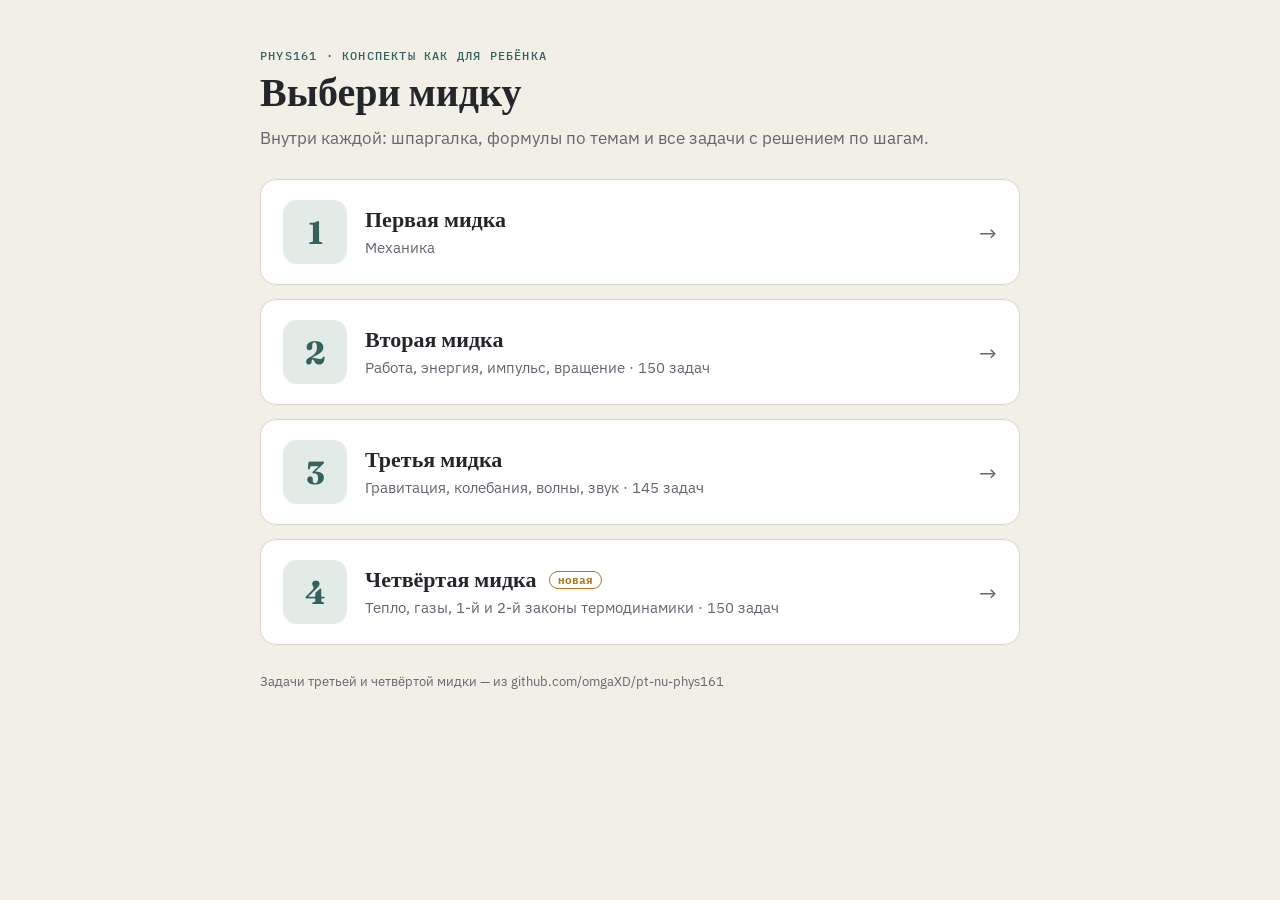
==== commit 09aa313e: "Add Exam 4 solutions page ex4.html covers all 150 Exam 4 problems (heat, kinetic theory, first and s" ====
--- a/index.html
+++ b/index.html
@@ -65,11 +65,16 @@
     </a>
     <a class="card" href="ex3.html">
       <div class="num">3</div>
-      <div><h2>Третья мидка <span class="badge">новая</span></h2><p>Гравитация, колебания, волны, звук · 145 задач</p></div>
+      <div><h2>Третья мидка</h2><p>Гравитация, колебания, волны, звук · 145 задач</p></div>
+      <div class="arrow">→</div>
+    </a>
+    <a class="card" href="ex4.html">
+      <div class="num">4</div>
+      <div><h2>Четвёртая мидка <span class="badge">новая</span></h2><p>Тепло, газы, 1-й и 2-й законы термодинамики · 150 задач</p></div>
       <div class="arrow">→</div>
     </a>
   </nav>
-  <footer>Задачи третьей мидки — из github.com/omgaXD/pt-nu-phys161</footer>
+  <footer>Задачи третьей и четвёртой мидки — из github.com/omgaXD/pt-nu-phys161</footer>
 </div>
 </body>
 </html>
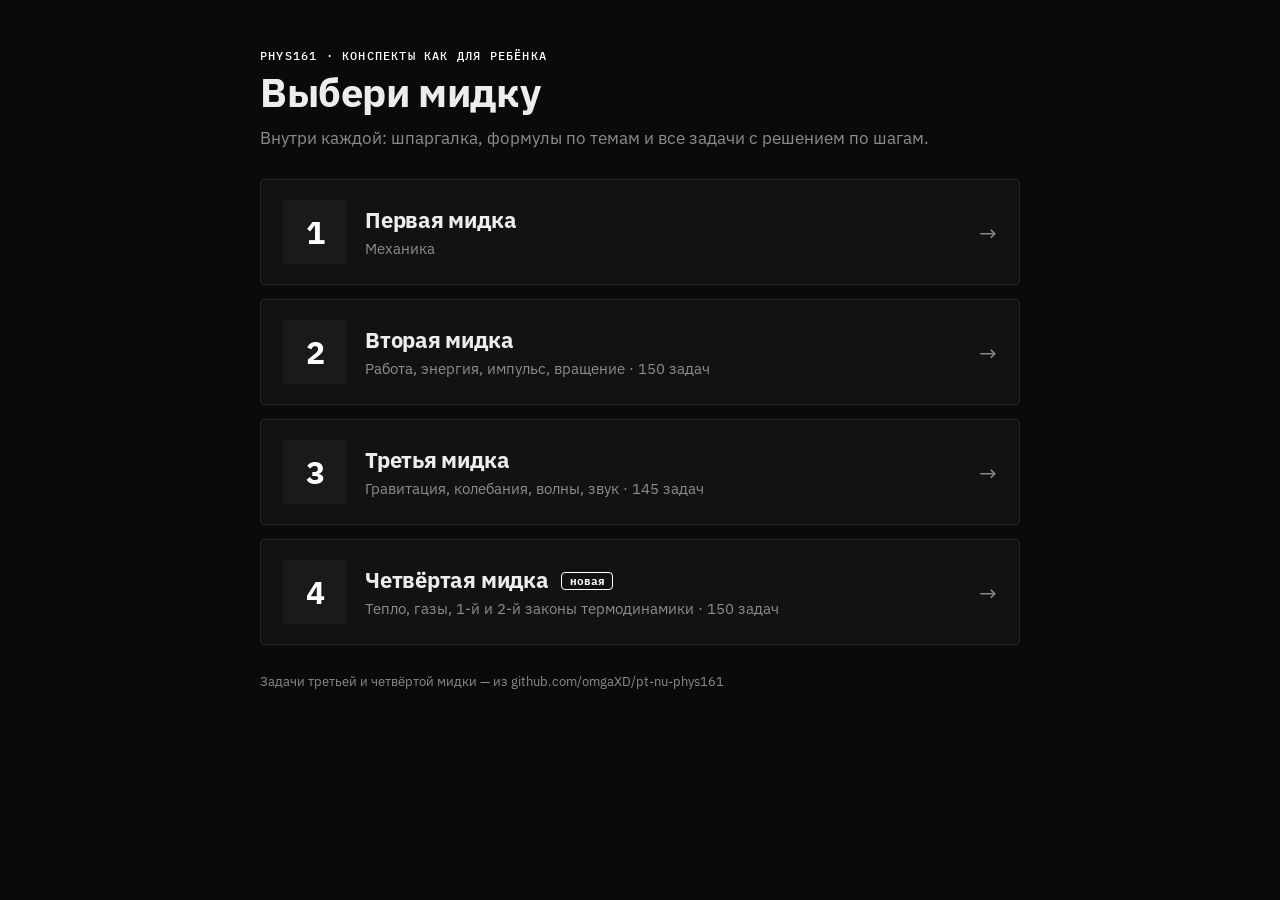
==== commit a668a31e: "Switch all pages to a black monochrome theme with small corners" ====
--- a/index.html
+++ b/index.html
@@ -44,6 +44,7 @@
 footer{color:var(--ink-muted); font-size:13px;}
 @media (max-width:480px){ a.card{grid-template-columns:48px 1fr; padding:16px;} .num{width:48px; height:48px; font-size:24px;} .arrow{display:none;} }
 </style>
+<link rel="stylesheet" href="theme.css"/>
 </head>
 <body>
 <div class="wrap">
--- a/theme.css
+++ b/theme.css
@@ -0,0 +1,47 @@
+/* Shared theme for every page: black, monochrome, small corners.
+   Linked after each page's own <style>, so it overrides the original palette.
+   Variables are set on body, which beats the pages' :root and dark-mode :root rules. */
+html, body { background: #0a0a0a !important; color-scheme: dark; }
+body {
+  --bg: #0a0a0a;
+  --surface: #121212;
+  --story-bg: #0f0f0f;
+  --rule: #262626;
+  --ink: #ededed;
+  --ink-muted: #8c8c8c;
+  /* one accent: plain white, so emphasis is weight and contrast rather than colour */
+  --accent: #ffffff;
+  --accent-soft: #1a1a1a;
+  --accent-2: #ffffff;
+  --accent-2-soft: #161616;
+  --warn: #ededed;
+  --warn-soft: #161616;
+  color: var(--ink);
+}
+
+/* Small, consistent corners everywhere (KaTeX keeps its own shapes). */
+body *:not(.katex):not(.katex *) { border-radius: 4px !important; }
+
+/* Headings: same sans as the body text, so the page reads as one system. */
+h1, h2, h3, h4, .frank, .num, .stat b, .card h2 { font-family: "IBM Plex Sans", system-ui, sans-serif !important; letter-spacing: -0.01em; }
+
+/* Active tab and selected buttons: white fill with black text. */
+.tab-btn.active, .langbar button.on { background: #ffffff !important; color: #0a0a0a !important; border-color: #ffffff !important; }
+.tab-btn.active .qn { color: #0a0a0a !important; }
+
+/* Boxes that used tinted backgrounds now differ only by a left rule. */
+.kid, .warn, .trapline, .step-intro, .pl.find { background: var(--story-bg) !important; border-left: 2px solid #3a3a3a; }
+.warn, .trapline { border-left-color: #8c8c8c; }
+
+/* Answers and solved state stand out by contrast, not by colour. */
+.ans-badge, .excase .ans, .fcount { color: #ffffff !important; background: transparent !important; border: 1px solid #3a3a3a !important; }
+a.pchip { background: transparent !important; }
+a.pchip.ex { border-color: #ffffff !important; color: #ffffff !important; }
+.bar i, .progress .pbar i { background: #ffffff !important; }
+details.reveal { border: 1px dashed #3a3a3a !important; }
+details.reveal > summary { color: #ffffff !important; }
+.done input { accent-color: #ffffff; }
+.fig { background: #ffffff; }
+
+/* Sticky progress bar (Exam 4): cover the content scrolling under it on both sides. */
+.progress { box-shadow: -80px 0 0 var(--bg), 80px 0 0 var(--bg), 0 1px 0 var(--rule); }
